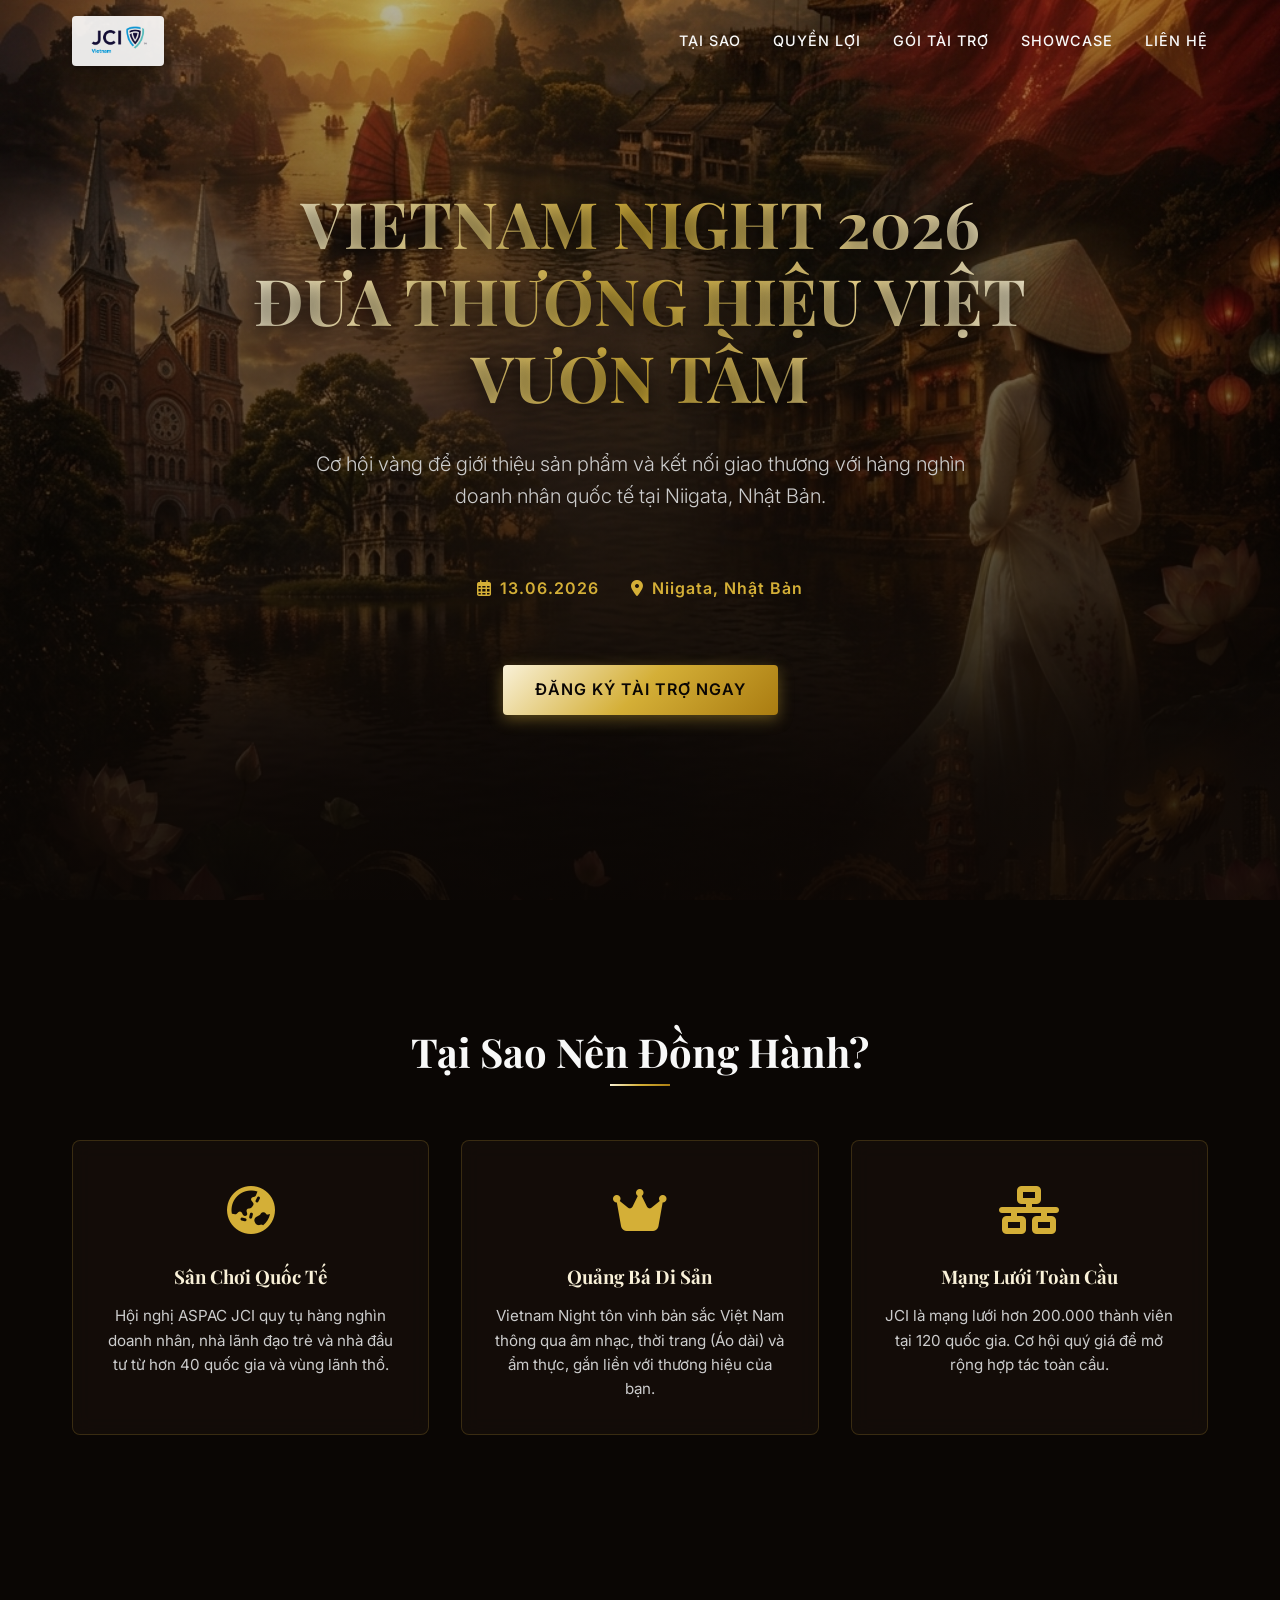
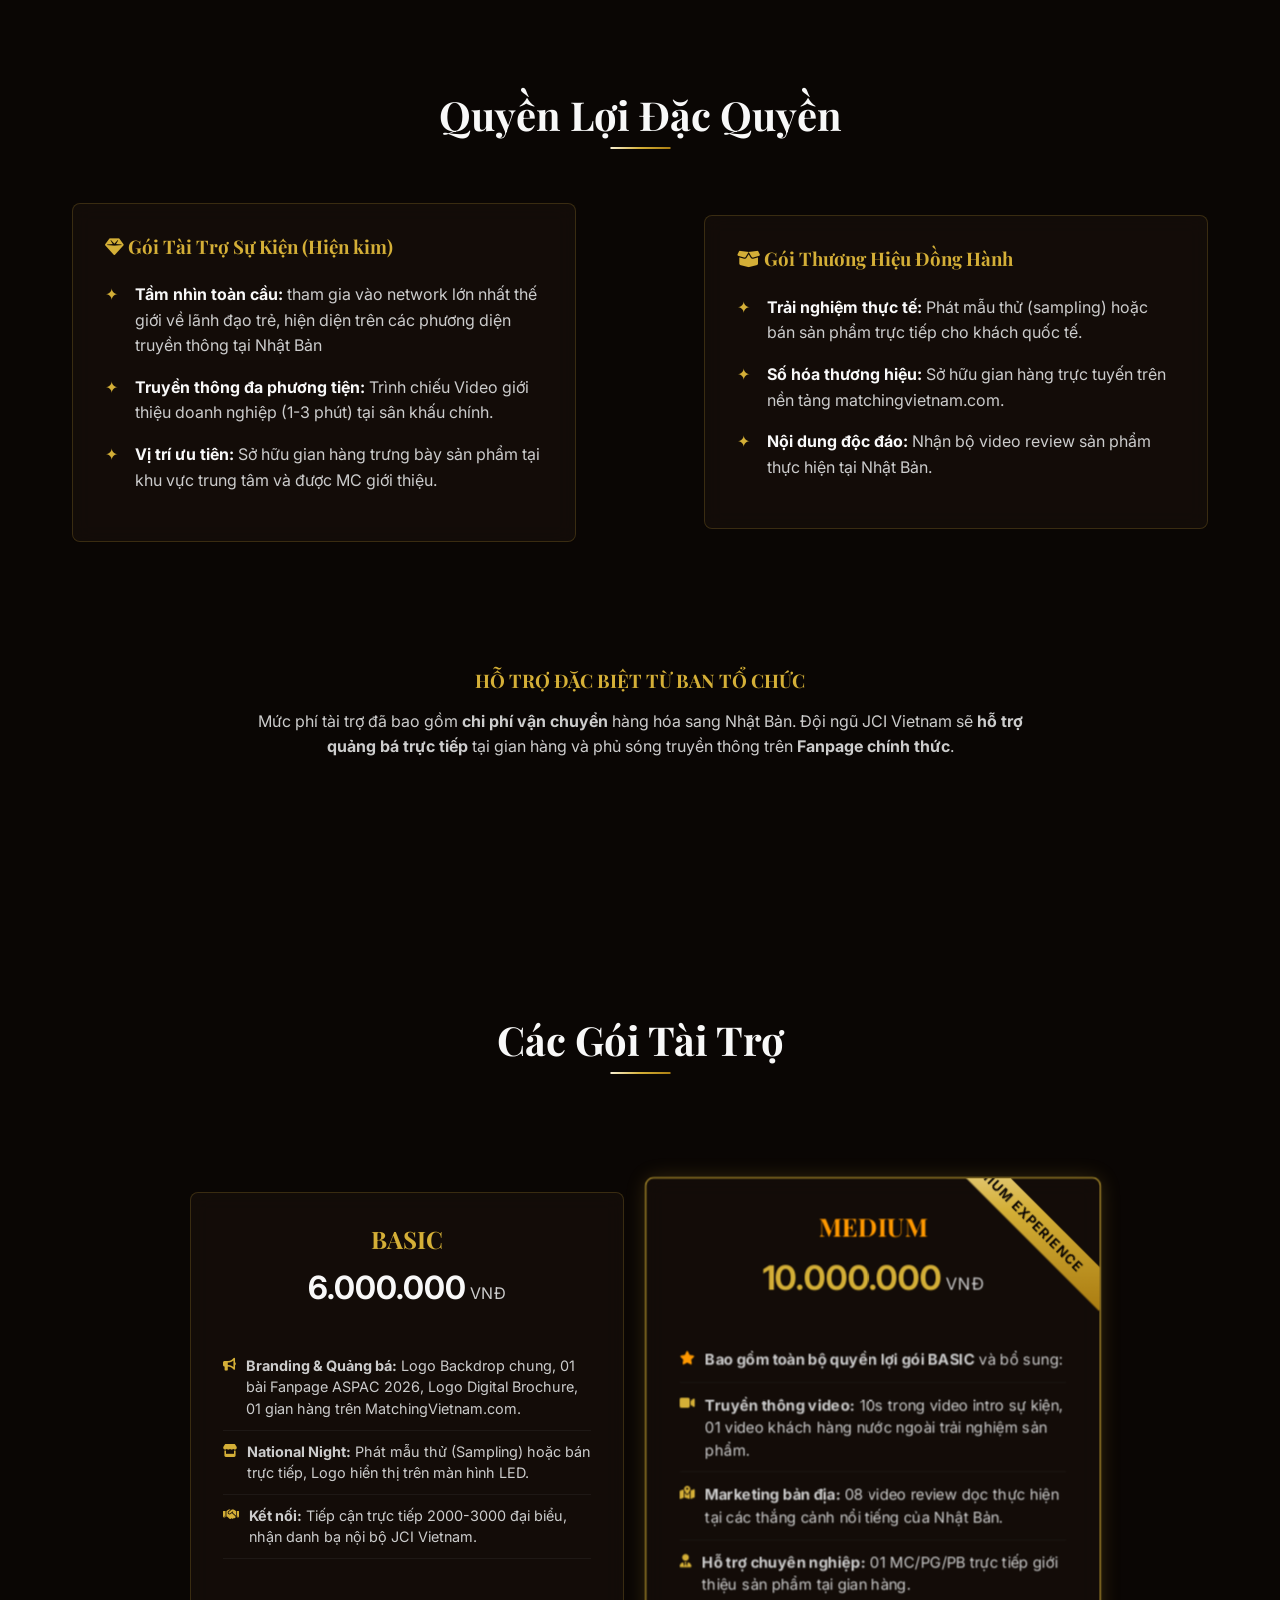
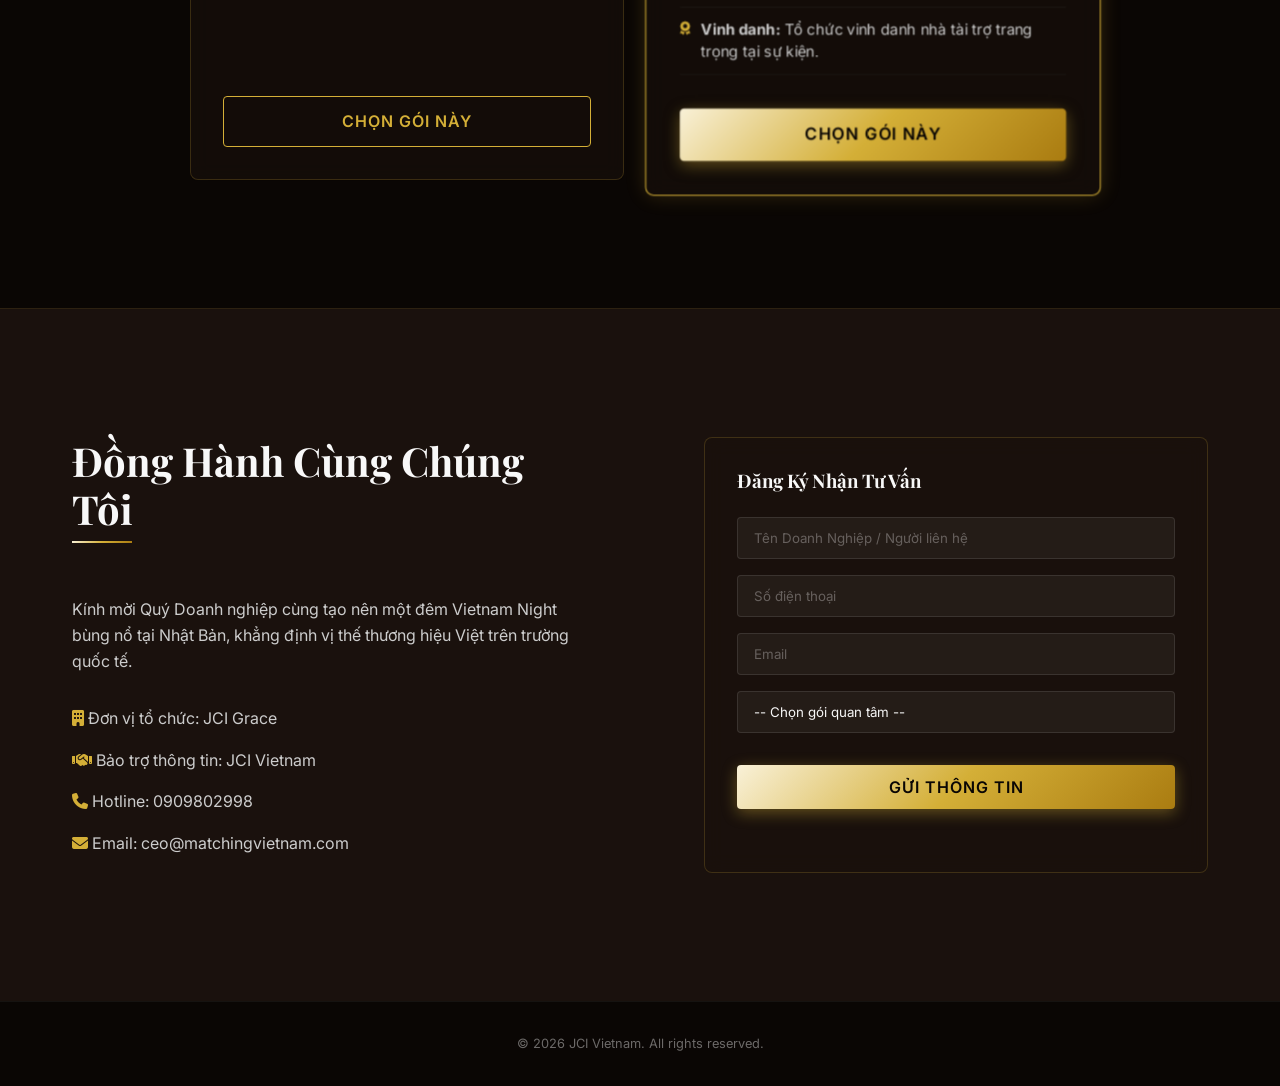
==== index.html @ 82b1272d "add noti" ====
<!DOCTYPE html>
<html lang="vi">
<head>
    <meta charset="UTF-8">
    <meta name="viewport" content="width=device-width, initial-scale=1.0">
    <title>Vietnam Night 2026 - JCI ASPAC Niigata</title>
    <meta name="description" content="Cơ hội vàng để giới thiệu sản phẩm và kết nối giao thương với hàng nghìn doanh nhân quốc tế tại Niigata, Nhật Bản.">
    <link rel="canonical" href="https://aspac2026.jci.vn/">
    <meta property="og:locale" content="vi_VN">
    <meta property="og:type" content="website">
    <meta property="og:title" content="Vietnam Night 2026 - JCI ASPAC Niigata">
    <meta property="og:description" content="Cơ hội vàng để giới thiệu sản phẩm và kết nối giao thương với hàng nghìn doanh nhân quốc tế tại Niigata, Nhật Bản.">
    <meta property="og:url" content="https://aspac2026.jci.vn/">
    <meta property="og:site_name" content="Vietnam Night 2026">
    <meta property="og:image" content="https://aspac2026.jci.vn/assets/hero-bg-notext.png">
    <meta property="og:image:secure_url" content="https://aspac2026.jci.vn/assets/hero-bg-notext.png">
    <meta property="og:image:type" content="image/png">
    <meta name="twitter:card" content="summary_large_image">
    <meta name="twitter:title" content="Vietnam Night 2026 - JCI ASPAC Niigata">
    <meta name="twitter:description" content="Cơ hội vàng để giới thiệu sản phẩm và kết nối giao thương với hàng nghìn doanh nhân quốc tế tại Niigata, Nhật Bản.">
    <meta name="twitter:image" content="https://aspac2026.jci.vn/assets/hero-bg-notext.png">
    
    <!-- Google Fonts -->
    <link rel="preconnect" href="https://fonts.googleapis.com">
    <link rel="preconnect" href="https://fonts.gstatic.com" crossorigin>
    <link href="https://fonts.googleapis.com/css2?family=Playfair+Display:wght@400;600;700&family=Inter:wght@300;400;500;600&display=swap" rel="stylesheet">
    
    <!-- Font Awesome for Icons -->
    <link rel="stylesheet" href="https://cdnjs.cloudflare.com/ajax/libs/font-awesome/6.4.0/css/all.min.css">
    
    <!-- Custom CSS -->
    <link rel="stylesheet" href="css/design-system.css">
    <link rel="stylesheet" href="css/style.css">
</head>
<body>
    <div id="toastNotification" class="toast-notification" aria-live="polite" aria-atomic="true"></div>
	
    <!-- Header -->
    <header class="header" id="header">
        <div class="container nav-container">
            <div class="logo">
                <img src="assets/logo.png" alt="JCI Vietnam Logo" class="header-logo">
            </div>
            <nav class="nav-links" id="nav-links">
                <a href="#why-us">Tại sao</a>
                <a href="#privileges">Quyền lợi</a>
                <a href="#packages">Gói tài trợ</a>
                <a href="showcase.html">Showcase</a>
                <a href="#contact">Liên hệ</a>
            </nav>
            <button class="mobile-menu-btn" id="mobileMenuBtn">
                <i class="fas fa-bars"></i>
            </button>
        </div>
    </header>

    <!-- Hero Section -->
    <section class="hero" id="home">
        <div class="container hero-content animate-fade-in">
            <h1 class="hero-title text-gradient-gold">VIETNAM NIGHT 2026<br>ĐƯA THƯƠNG HIỆU VIỆT VƯƠN TẦM</h1>
            <p class="hero-subtitle">Cơ hội vàng để giới thiệu sản phẩm và kết nối giao thương với hàng nghìn doanh nhân quốc tế tại Niigata, Nhật Bản.</p>
            
            <div class="hero-meta text-gold">
                <span><i class="far fa-calendar-alt"></i> 13.06.2026</span>
                <span><i class="fas fa-map-marker-alt"></i> Niigata, Nhật Bản</span>
            </div>
            
            <a href="#contact" class="btn btn-primary">ĐĂNG KÝ TÀI TRỢ NGAY</a>
        </div>
    </section>

    <!-- Why Us Section -->
    <section class="section why-us" id="why-us">
        <div class="container">
            <h2 class="section-title">Tại Sao Nên Đồng Hành?</h2>
            <div class="grid-3">
                <div class="glass-card">
                    <div class="why-icon"><i class="fas fa-globe-asia"></i></div>
                    <h3>Sân Chơi Quốc Tế</h3>
                    <p>Hội nghị ASPAC JCI quy tụ hàng nghìn doanh nhân, nhà lãnh đạo trẻ và nhà đầu tư từ hơn 40 quốc gia và vùng lãnh thổ.</p>
                </div>
                <div class="glass-card">
                    <div class="why-icon"><i class="fas fa-crown"></i></div>
                    <h3>Quảng Bá Di Sản</h3>
                    <p>Vietnam Night tôn vinh bản sắc Việt Nam thông qua âm nhạc, thời trang (Áo dài) và ẩm thực, gắn liền với thương hiệu của bạn.</p>
                </div>
                <div class="glass-card">
                    <div class="why-icon"><i class="fas fa-network-wired"></i></div>
                    <h3>Mạng Lưới Toàn Cầu</h3>
                    <p>JCI là mạng lưới hơn 200.000 thành viên tại 120 quốc gia. Cơ hội quý giá để mở rộng hợp tác toàn cầu.</p>
                </div>
            </div>
        </div>
    </section>

    <!-- Privileges Section -->
    <section class="section privileges" id="privileges">
        <div class="container">
            <h2 class="section-title">Quyền Lợi Đặc Quyền</h2>
            <div class="privileges-grid">
                <div class="glass-card">
                    <h3 class="text-gold" style="margin-bottom: 1.5rem;"><i class="fas fa-gem"></i> Gói Tài Trợ Sự Kiện (Hiện kim)</h3>
                    <ul class="privilege-list">
                        <li><strong>Tầm nhìn toàn cầu:</strong> tham gia vào network lớn nhất thế giới về lãnh đạo trẻ, hiện diện trên các phương diện truyền thông tại Nhật Bản</li>
                        <li><strong>Truyền thông đa phương tiện:</strong> Trình chiếu Video giới thiệu doanh nghiệp (1-3 phút) tại sân khấu chính.</li>
                        <li><strong>Vị trí ưu tiên:</strong> Sở hữu gian hàng trưng bày sản phẩm tại khu vực trung tâm và được MC giới thiệu.</li>
                    </ul>
                </div>
                <div class="glass-card">
                    <h3 class="text-gold" style="margin-bottom: 1.5rem;"><i class="fas fa-box-open"></i> Gói Thương Hiệu Đồng Hành</h3>
                    <ul class="privilege-list">
                        <li><strong>Trải nghiệm thực tế:</strong> Phát mẫu thử (sampling) hoặc bán sản phẩm trực tiếp cho khách quốc tế.</li>
                        <li><strong>Số hóa thương hiệu:</strong> Sở hữu gian hàng trực tuyến trên nền tảng matchingvietnam.com.</li>
                        <li><strong>Nội dung độc đáo:</strong> Nhận bộ video review sản phẩm thực hiện tại Nhật Bản.</li>
                    </ul>
                </div>
            </div>
        </div>
    </section>

    <!-- Support Section (Small text area) -->
    <section class="section" style="padding-top: 0;">
        <div class="container text-center">
            <h3 class="text-gold" style="margin-bottom: 1rem;">HỖ TRỢ ĐẶC BIỆT TỪ BAN TỔ CHỨC</h3>
            <p style="color: var(--color-text-secondary); max-width: 800px; margin: 0 auto;">
                Mức phí tài trợ đã bao gồm <strong>chi phí vận chuyển</strong> hàng hóa sang Nhật Bản. Đội ngũ JCI Vietnam sẽ <strong>hỗ trợ quảng bá trực tiếp</strong> tại gian hàng và phủ sóng truyền thông trên <strong>Fanpage chính thức</strong>.
            </p>
        </div>
    </section>

    <!-- Sponsorship Packages Section -->
    <section class="section" id="packages">
        <div class="container">
            <h2 class="section-title">Các Gói Tài Trợ</h2>
            <div class="packages-container" style="max-width: 900px; margin-inline: auto;">
                
                <!-- Gói BASIC -->
                <div class="glass-card package-card">
                    <h3 class="package-name">BASIC</h3>
                    <div class="package-price">6.000.000<span> VNĐ</span></div>
                    <ul class="package-features">
                        <li><i class="fas fa-bullhorn"></i> <span><strong>Branding & Quảng bá:</strong> Logo Backdrop chung, 01 bài Fanpage ASPAC 2026, Logo Digital Brochure, 01 gian hàng trên MatchingVietnam.com.</span></li>
                        <li><i class="fas fa-store"></i> <span><strong>National Night:</strong> Phát mẫu thử (Sampling) hoặc bán trực tiếp, Logo hiển thị trên màn hình LED.</span></li>
                        <li><i class="fas fa-handshake"></i> <span><strong>Kết nối:</strong> Tiếp cận trực tiếp 2000-3000 đại biểu, nhận danh bạ nội bộ JCI Vietnam.</span></li>
                    </ul>
                    <a href="#contact" class="btn btn-outline">Chọn Gói Này</a>
                </div>

                <!-- Gói MEDIUM -->
                <div class="glass-card package-card featured">
                    <div class="featured-badge" style="right: -45px;">PREMIUM EXPERIENCE</div>
                    <h3 class="package-name" style="color: #ff9900;">MEDIUM</h3>
                    <div class="package-price" style="color: var(--color-gold-main);">10.000.000<span> VNĐ</span></div>
                    <ul class="package-features">
                        <li><i class="fas fa-star" style="color: #ff9900;"></i> <span><strong>Bao gồm toàn bộ quyền lợi gói BASIC</strong> và bổ sung:</span></li>
                        <li><i class="fas fa-video"></i> <span><strong>Truyền thông video:</strong> 10s trong video intro sự kiện, 01 video khách hàng nước ngoài trải nghiệm sản phẩm.</span></li>
                        <li><i class="fas fa-map-marked-alt"></i> <span><strong>Marketing bản địa:</strong> 08 video review dọc thực hiện tại các thắng cảnh nổi tiếng của Nhật Bản.</span></li>
                        <li><i class="fas fa-user-tie"></i> <span><strong>Hỗ trợ chuyên nghiệp:</strong> 01 MC/PG/PB trực tiếp giới thiệu sản phẩm tại gian hàng.</span></li>
                        <li><i class="fas fa-award"></i> <span><strong>Vinh danh:</strong> Tổ chức vinh danh nhà tài trợ trang trọng tại sự kiện.</span></li>
                    </ul>
                    <a href="#contact" class="btn btn-primary">Chọn Gói Này</a>
                </div>

            </div>
        </div>
    </section>

    <!-- Contact Section -->
    <section class="section contact-section" id="contact">
        <div class="container contact-grid">
            <div class="contact-info">
                <h2 class="section-title" style="text-align: left; left: 0; transform: none;">Đồng Hành Cùng Chúng Tôi</h2>
                <style> .contact-info .section-title::after { left: 0; transform: none; } </style>
                <p>Kính mời Quý Doanh nghiệp cùng tạo nên một đêm Vietnam Night bùng nổ tại Nhật Bản, khẳng định vị thế thương hiệu Việt trên trường quốc tế.</p>
                <div style="margin-top: 2rem;">
                    <p><i class="fas fa-building text-gold"></i> Đơn vị tổ chức: JCI Grace</p>
                    <p><i class="fas fa-handshake text-gold"></i> Bảo trợ thông tin: JCI Vietnam</p>
                    <p><i class="fas fa-phone text-gold"></i> Hotline: 0909802998</p>
                    <p><i class="fas fa-envelope text-gold"></i> Email: ceo@matchingvietnam.com</p>
                </div>
            </div>
            
            <div class="glass-card">
                <h3 style="margin-bottom: 1.5rem;">Đăng Ký Nhận Tư Vấn</h3>
                <form id="leadForm">
                    <div class="form-group">
                        <input type="text" id="name" class="form-control" placeholder="Tên Doanh Nghiệp / Người liên hệ" required>
                    </div>
                    <div class="form-group">
                        <input type="tel" id="phone" class="form-control" placeholder="Số điện thoại" required>
                    </div>
                    <div class="form-group">
                        <input type="email" id="email" class="form-control" placeholder="Email">
                    </div>
                    <div class="form-group">
                        <select id="package" class="form-control" style="appearance: none; background-image: url('data:image/svg+xml;utf8,<svg fill=\"white\" height=\"24\" viewBox=\"0 0 24 24\" width=\"24\" xmlns=\"http://www.w3.org/2000/svg\"><path d=\"M7 10l5 5 5-5z\"/></svg>'); background-repeat: no-repeat; background-position-x: 95%; background-position-y: 50%;">
                            <option value="none" style="color: black;">-- Chọn gói quan tâm --</option>
                            <option value="medium" style="color: black;">Gói Medium (10.000.000 VNĐ)</option>
                            <option value="basic" style="color: black;">Gói Basic (6.000.000 VNĐ)</option>
                        </select>
                    </div>
                    <button type="submit" class="btn btn-primary" style="width: 100%; margin-top: 1rem;" id="submitBtn">GỬI THÔNG TIN</button>
                    
                    <div id="formMessage" class="form-message"></div>
                </form>
            </div>
        </div>
    </section>

    <!-- Footer -->
    <footer class="footer" style="background: var(--color-bg-primary);">
        <div class="container">
            <p>&copy; 2026 JCI Vietnam. All rights reserved.</p>
        </div>
    </footer>

    <!-- Scripts -->
    <script src="js/main.js"></script>
</body>
</html>
---- css/design-system.css ----
/* ==========================================================================
   Design System - Vietnam Night 2026 UI Kit
   ========================================================================== */

/* --- Variables (Design Tokens) --- */
:root {
  /* Colors */
  --color-bg-primary: #0a0604; /* Deep dark brown/black */
  --color-bg-secondary: #1a110d; /* Slightly lighter for cards */
  --color-bg-glass: rgba(26, 17, 13, 0.6); /* Glassmorphism background */
  
  --color-text-primary: #f8f8f8;
  --color-text-secondary: #cccccc;
  
  --color-gold-light: #f9f1d8;
  --color-gold-main: #d4af37;
  --color-gold-dark: #aa7c11;
  --color-gold-glow: rgba(212, 175, 55, 0.4);
  
  --color-red-accent: #c8102e; /* Vietnam Red */
  
  /* Gradients */
  --gradient-gold: linear-gradient(135deg, var(--color-gold-light) 0%, var(--color-gold-main) 50%, var(--color-gold-dark) 100%);
  --gradient-gold-text: linear-gradient(to right, #f9f1d8, #d4af37, #f9f1d8);
  --gradient-dark-overlay: linear-gradient(to bottom, rgba(10, 6, 4, 0.3) 0%, rgba(10, 6, 4, 0.9) 100%);
  
  /* Typography */
  --font-heading: 'Playfair Display', serif;
  --font-body: 'Inter', sans-serif;
  
  /* Spacing */
  --spacing-xs: 0.5rem;
  --spacing-sm: 1rem;
  --spacing-md: 2rem;
  --spacing-lg: 4rem;
  --spacing-xl: 8rem;
  
  /* Border Radius */
  --radius-sm: 4px;
  --radius-md: 8px;
  --radius-lg: 16px;
  
  /* Transitions */
  --transition-fast: 0.2s ease;
  --transition-normal: 0.3s ease;
}

/* --- Base Reset & Typography --- */
* {
  margin: 0;
  padding: 0;
  box-sizing: border-box;
}

body {
  font-family: var(--font-body);
  background-color: var(--color-bg-primary);
  color: var(--color-text-primary);
  line-height: 1.6;
  -webkit-font-smoothing: antialiased;
}

h1, h2, h3, h4, h5, h6 {
  font-family: var(--font-heading);
  font-weight: 700;
  line-height: 1.2;
  margin-bottom: var(--spacing-sm);
}

a {
  text-decoration: none;
  color: inherit;
}

/* --- UI Kit Components --- */

/* Text Utilities */
.text-gold {
  color: var(--color-gold-main);
}

.text-gradient-gold {
  background: var(--gradient-gold-text);
  -webkit-background-clip: text;
  -webkit-text-fill-color: transparent;
  background-clip: text;
  display: inline-block;
}

.text-center {
  text-align: center;
}

.section-title {
  font-size: 2.5rem;
  text-align: center;
  margin-bottom: var(--spacing-lg);
  position: relative;
  display: inline-block;
  left: 50%;
  transform: translateX(-50%);
}

.section-title::after {
  content: '';
  position: absolute;
  bottom: -10px;
  left: 50%;
  transform: translateX(-50%);
  width: 60px;
  height: 2px;
  background: var(--gradient-gold);
}

/* Buttons */
.btn {
  display: inline-block;
  padding: 12px 32px;
  font-family: var(--font-body);
  font-weight: 600;
  font-size: 1rem;
  text-transform: uppercase;
  letter-spacing: 1px;
  border-radius: var(--radius-sm);
  cursor: pointer;
  transition: all var(--transition-normal);
  text-align: center;
  border: none;
  outline: none;
}

.btn-primary {
  background: var(--gradient-gold);
  color: var(--color-bg-primary);
  box-shadow: 0 4px 15px var(--color-gold-glow);
}

.btn-primary:hover {
  transform: translateY(-2px);
  box-shadow: 0 6px 20px rgba(212, 175, 55, 0.6);
  filter: brightness(1.1);
}

.btn-outline {
  background: transparent;
  color: var(--color-gold-main);
  border: 1px solid var(--color-gold-main);
}

.btn-outline:hover {
  background: rgba(212, 175, 55, 0.1);
  box-shadow: 0 0 15px var(--color-gold-glow);
}

/* Cards (Glassmorphism) */
.glass-card {
  background: var(--color-bg-glass);
  backdrop-filter: blur(10px);
  -webkit-backdrop-filter: blur(10px);
  border: 1px solid rgba(212, 175, 55, 0.2);
  border-radius: var(--radius-md);
  padding: var(--spacing-md);
  transition: transform var(--transition-normal), border-color var(--transition-normal), box-shadow var(--transition-normal);
}

.glass-card:hover {
  transform: translateY(-5px);
  border-color: rgba(212, 175, 55, 0.5);
  box-shadow: 0 10px 30px rgba(0, 0, 0, 0.5);
}

/* Layout Utilities */
.container {
  width: 100%;
  max-width: 1200px;
  margin: 0 auto;
  padding: 0 var(--spacing-md);
}

.section {
  padding: var(--spacing-xl) 0;
}

.grid-3 {
  display: grid;
  grid-template-columns: repeat(auto-fit, minmax(300px, 1fr));
  gap: var(--spacing-md);
}

/* Inputs / Forms */
.form-group {
  margin-bottom: var(--spacing-sm);
}

.form-control {
  width: 100%;
  padding: 12px 16px;
  background: rgba(255, 255, 255, 0.05);
  border: 1px solid rgba(255, 255, 255, 0.1);
  color: var(--color-text-primary);
  border-radius: var(--radius-sm);
  font-family: var(--font-body);
  transition: border-color var(--transition-fast);
}

.form-control:focus {
  outline: none;
  border-color: var(--color-gold-main);
  background: rgba(255, 255, 255, 0.1);
}

.form-control::placeholder {
  color: rgba(255, 255, 255, 0.3);
}

/* Animations */
@keyframes fadeIn {
  from { opacity: 0; transform: translateY(20px); }
  to { opacity: 1; transform: translateY(0); }
}

.animate-fade-in {
  animation: fadeIn 0.8s ease forwards;
}
---- css/style.css ----
/* ==========================================================================
   Page Specific Styles - Vietnam Night 2026
   ========================================================================== */

/* --- Header / Navbar --- */
.header {
  position: fixed;
  top: 0;
  left: 0;
  width: 100%;
  padding: var(--spacing-sm) 0;
  z-index: 100;
  background: transparent;
  transition: background var(--transition-normal);
}

.header.scrolled {
  background: rgba(10, 6, 4, 0.9);
  backdrop-filter: blur(10px);
  -webkit-backdrop-filter: blur(10px);
  border-bottom: 1px solid rgba(212, 175, 55, 0.2);
}

.nav-container {
  display: flex;
  justify-content: space-between;
  align-items: center;
}
.logo {
  display: flex;
  align-items: center;
  background: rgba(255, 255, 255, 0.9);
  padding: 6px 12px;
  border-radius: var(--radius-sm);
  box-shadow: 0 2px 10px rgba(0, 0, 0, 0.3);
  transition: all var(--transition-normal);
}

.header.scrolled .logo {
  background: #ffffff;
  box-shadow: 0 0 15px rgba(212, 175, 55, 0.4);
}

.header-logo {
  height: 38px;
  width: auto;
  object-fit: contain;
}

.nav-links {
  display: flex;
  gap: var(--spacing-md);
}

.nav-links a {
  font-family: var(--font-body);
  font-size: 0.9rem;
  font-weight: 500;
  text-transform: uppercase;
  letter-spacing: 1px;
  position: relative;
  transition: color var(--transition-fast);
}

.nav-links a:hover {
  color: var(--color-gold-main);
}

.nav-links a::after {
  content: '';
  position: absolute;
  width: 0;
  height: 2px;
  bottom: -4px;
  left: 0;
  background-color: var(--color-gold-main);
  transition: width var(--transition-normal);
}

.nav-links a:hover::after {
  width: 100%;
}

/* --- Hero Section --- */
.hero {
  height: 100vh;
  min-height: 700px;
  display: flex;
  align-items: center;
  justify-content: center;
  text-align: center;
  position: relative;
  background-image: url('../assets/hero-bg-notext.png');
  background-size: cover;
  background-position: center;
  background-attachment: fixed;
}

.hero::before {
  content: '';
  position: absolute;
  top: 0;
  left: 0;
  width: 100%;
  height: 100%;
  background: var(--gradient-dark-overlay);
  z-index: 1;
}

.hero-content {
  position: relative;
  z-index: 2;
  max-width: 900px;
}

.hero-title {
  font-size: 4rem;
  margin-bottom: var(--spacing-md);
  text-shadow: 0 4px 20px rgba(0,0,0,0.8);
}

.hero-subtitle {
  font-size: 1.25rem;
  font-weight: 300;
  color: var(--color-text-secondary);
  margin-bottom: var(--spacing-lg);
  max-width: 700px;
  margin-inline: auto;
}

.hero-meta {
  display: flex;
  justify-content: center;
  gap: var(--spacing-md);
  margin-bottom: var(--spacing-lg);
  font-weight: 600;
  letter-spacing: 1px;
}

.hero-meta span {
  display: flex;
  align-items: center;
  gap: 8px;
}

/* --- Why Us Section --- */
.why-us .glass-card {
  text-align: center;
  height: 100%;
}

.why-icon {
  font-size: 3rem;
  color: var(--color-gold-main);
  margin-bottom: var(--spacing-sm);
}

.why-us h3 {
  color: var(--color-gold-light);
}

.why-us p {
  color: var(--color-text-secondary);
  font-size: 0.95rem;
}

/* --- Privileges Section --- */
.privileges-grid {
  display: grid;
  grid-template-columns: 1fr 1fr;
  gap: var(--spacing-xl);
  align-items: center;
}

.privilege-list {
  list-style: none;
}

.privilege-list li {
  position: relative;
  padding-left: 30px;
  margin-bottom: var(--spacing-sm);
  color: var(--color-text-secondary);
}

.privilege-list li::before {
  content: '✦';
  position: absolute;
  left: 0;
  top: 0;
  color: var(--color-gold-main);
}

.privilege-list li strong {
  color: var(--color-text-primary);
}

/* --- Sponsorship Packages --- */
.packages-container {
  display: grid;
  grid-template-columns: repeat(auto-fit, minmax(280px, 1fr));
  gap: var(--spacing-md);
  margin-top: var(--spacing-lg);
}

.package-card {
  display: flex;
  flex-direction: column;
  position: relative;
  overflow: hidden;
}

.package-card.featured {
  border-color: var(--color-gold-main);
  box-shadow: 0 0 20px rgba(212, 175, 55, 0.2);
  transform: scale(1.05);
  z-index: 2;
}

.featured-badge {
  position: absolute;
  top: 15px;
  right: -35px;
  background: var(--gradient-gold);
  color: var(--color-bg-primary);
  padding: 5px 40px;
  transform: rotate(45deg);
  font-weight: bold;
  font-size: 0.8rem;
  letter-spacing: 1px;
}

.package-name {
  font-family: var(--font-heading);
  font-size: 1.5rem;
  color: var(--color-gold-main);
  text-align: center;
  margin-bottom: var(--spacing-xs);
}

.package-price {
  font-size: 2rem;
  font-weight: 700;
  text-align: center;
  margin-bottom: var(--spacing-md);
  color: var(--color-text-primary);
}

.package-price span {
  font-size: 1rem;
  font-weight: 400;
  color: var(--color-text-secondary);
}

.package-features {
  list-style: none;
  margin-bottom: var(--spacing-md);
  flex-grow: 1;
}

.package-features li {
  padding: 10px 0;
  border-bottom: 1px solid rgba(255,255,255,0.05);
  font-size: 0.9rem;
  color: var(--color-text-secondary);
  display: flex;
  align-items: flex-start;
  gap: 10px;
  line-height: 1.5;
}

.package-features li i {
  color: var(--color-gold-main);
  font-size: 0.8rem;
  margin-top: 4px;
}

/* --- Contact & Footer --- */
.contact-section {
  background: var(--color-bg-secondary);
  border-top: 1px solid rgba(212, 175, 55, 0.1);
}

.contact-grid {
  display: grid;
  grid-template-columns: 1fr 1fr;
  gap: var(--spacing-xl);
}

.contact-info p {
  color: var(--color-text-secondary);
  margin-bottom: var(--spacing-sm);
}

.footer {
  text-align: center;
  padding: var(--spacing-md) 0;
  border-top: 1px solid rgba(255,255,255,0.05);
  color: rgba(255,255,255,0.4);
  font-size: 0.8rem;
}

/* --- Form Messages --- */
.form-message {
  margin-top: var(--spacing-sm);
  padding: 10px;
  border-radius: var(--radius-sm);
  font-size: 0.9rem;
  display: none;
}

.form-message.success {
  display: block;
  background: rgba(46, 204, 113, 0.1);
  color: #2ecc71;
  border: 1px solid rgba(46, 204, 113, 0.3);
}

.form-message.error {
  display: block;
  background: rgba(231, 76, 60, 0.1);
  color: #e74c3c;
  border: 1px solid rgba(231, 76, 60, 0.3);
}

/* --- Toast Notification --- */
.toast-notification {
  position: fixed;
  top: 88px;
  right: 24px;
  z-index: 1200;
  min-width: 280px;
  max-width: min(420px, calc(100vw - 32px));
  padding: 14px 18px;
  border-radius: var(--radius-md);
  border: 1px solid rgba(212, 175, 55, 0.24);
  background:
    linear-gradient(135deg, rgba(26, 16, 10, 0.96), rgba(49, 30, 15, 0.92));
  color: var(--color-text-primary);
  box-shadow: 0 18px 40px rgba(0, 0, 0, 0.28);
  backdrop-filter: blur(14px);
  -webkit-backdrop-filter: blur(14px);
  opacity: 0;
  transform: translate3d(0, -12px, 0);
  pointer-events: none;
  transition: opacity var(--transition-normal), transform var(--transition-normal);
}

.toast-notification.show {
  opacity: 1;
  transform: translate3d(0, 0, 0);
}

.toast-notification.success {
  border-color: rgba(46, 204, 113, 0.45);
}

.toast-notification.error {
  border-color: rgba(231, 76, 60, 0.45);
}

/* --- Mobile Menu --- */
.mobile-menu-btn {
  display: none;
  background: transparent;
  border: none;
  color: var(--color-gold-main);
  font-size: 1.5rem;
  cursor: pointer;
  padding: 5px;
}

/* --- Responsive --- */
@media (max-width: 768px) {
  .hero-title {
    font-size: 2.5rem;
  }
  .mobile-menu-btn {
    display: block;
  }
  .nav-links {
    position: fixed;
    top: 60px;
    right: -100%;
    width: 250px;
    height: calc(100vh - 60px);
    background: rgba(10, 6, 4, 0.95);
    backdrop-filter: blur(10px);
    -webkit-backdrop-filter: blur(10px);
    flex-direction: column;
    align-items: flex-start;
    padding: var(--spacing-md);
    transition: right var(--transition-normal);
    border-left: 1px solid rgba(212, 175, 55, 0.2);
    display: flex;
  }
  .nav-links.active {
    right: 0;
  }
  .section {
    padding: calc(var(--spacing-md) * 1.5) 0;
  }
  .privileges-grid, .contact-grid {
    grid-template-columns: 1fr;
    gap: var(--spacing-md);
  }
  .package-card.featured {
    transform: none;
  }
  .section-title {
    font-size: 2rem;
  }
  .toast-notification {
    top: 76px;
    right: 16px;
    left: 16px;
    min-width: 0;
    max-width: none;
  }
}
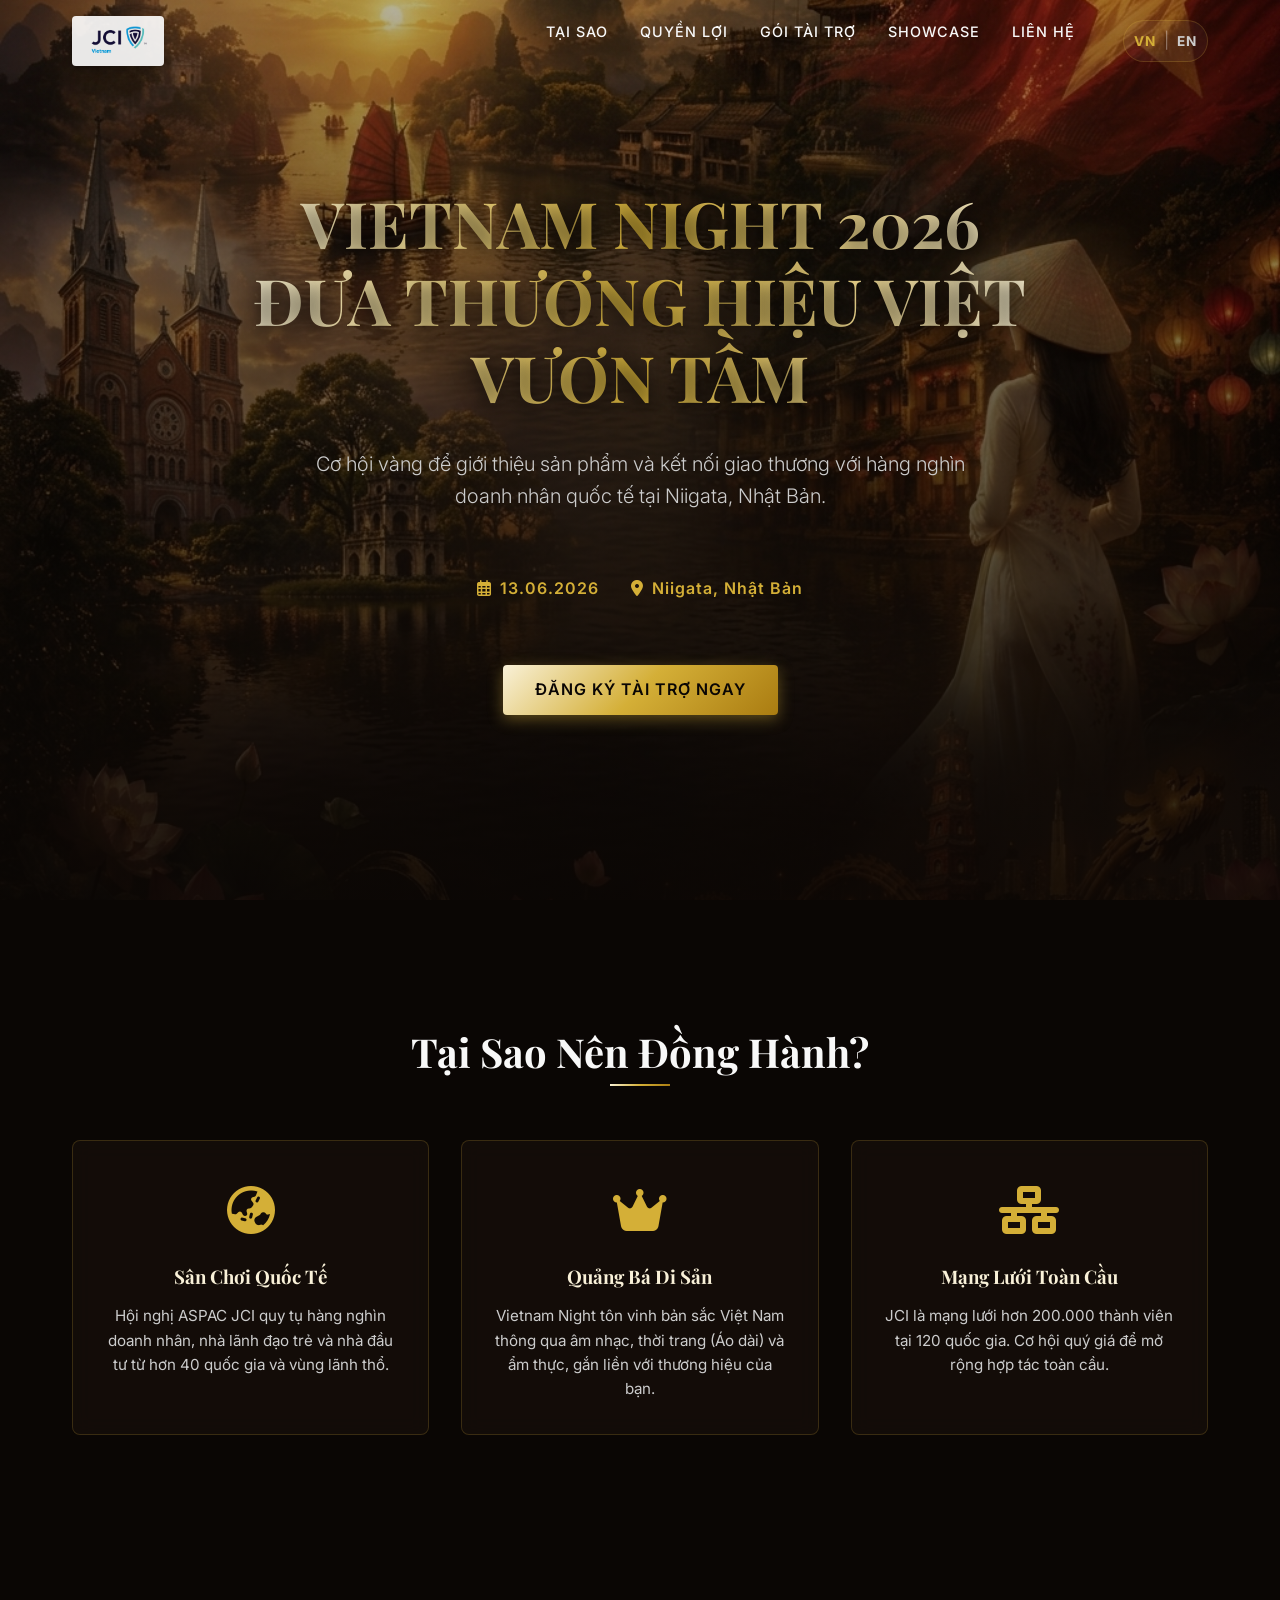
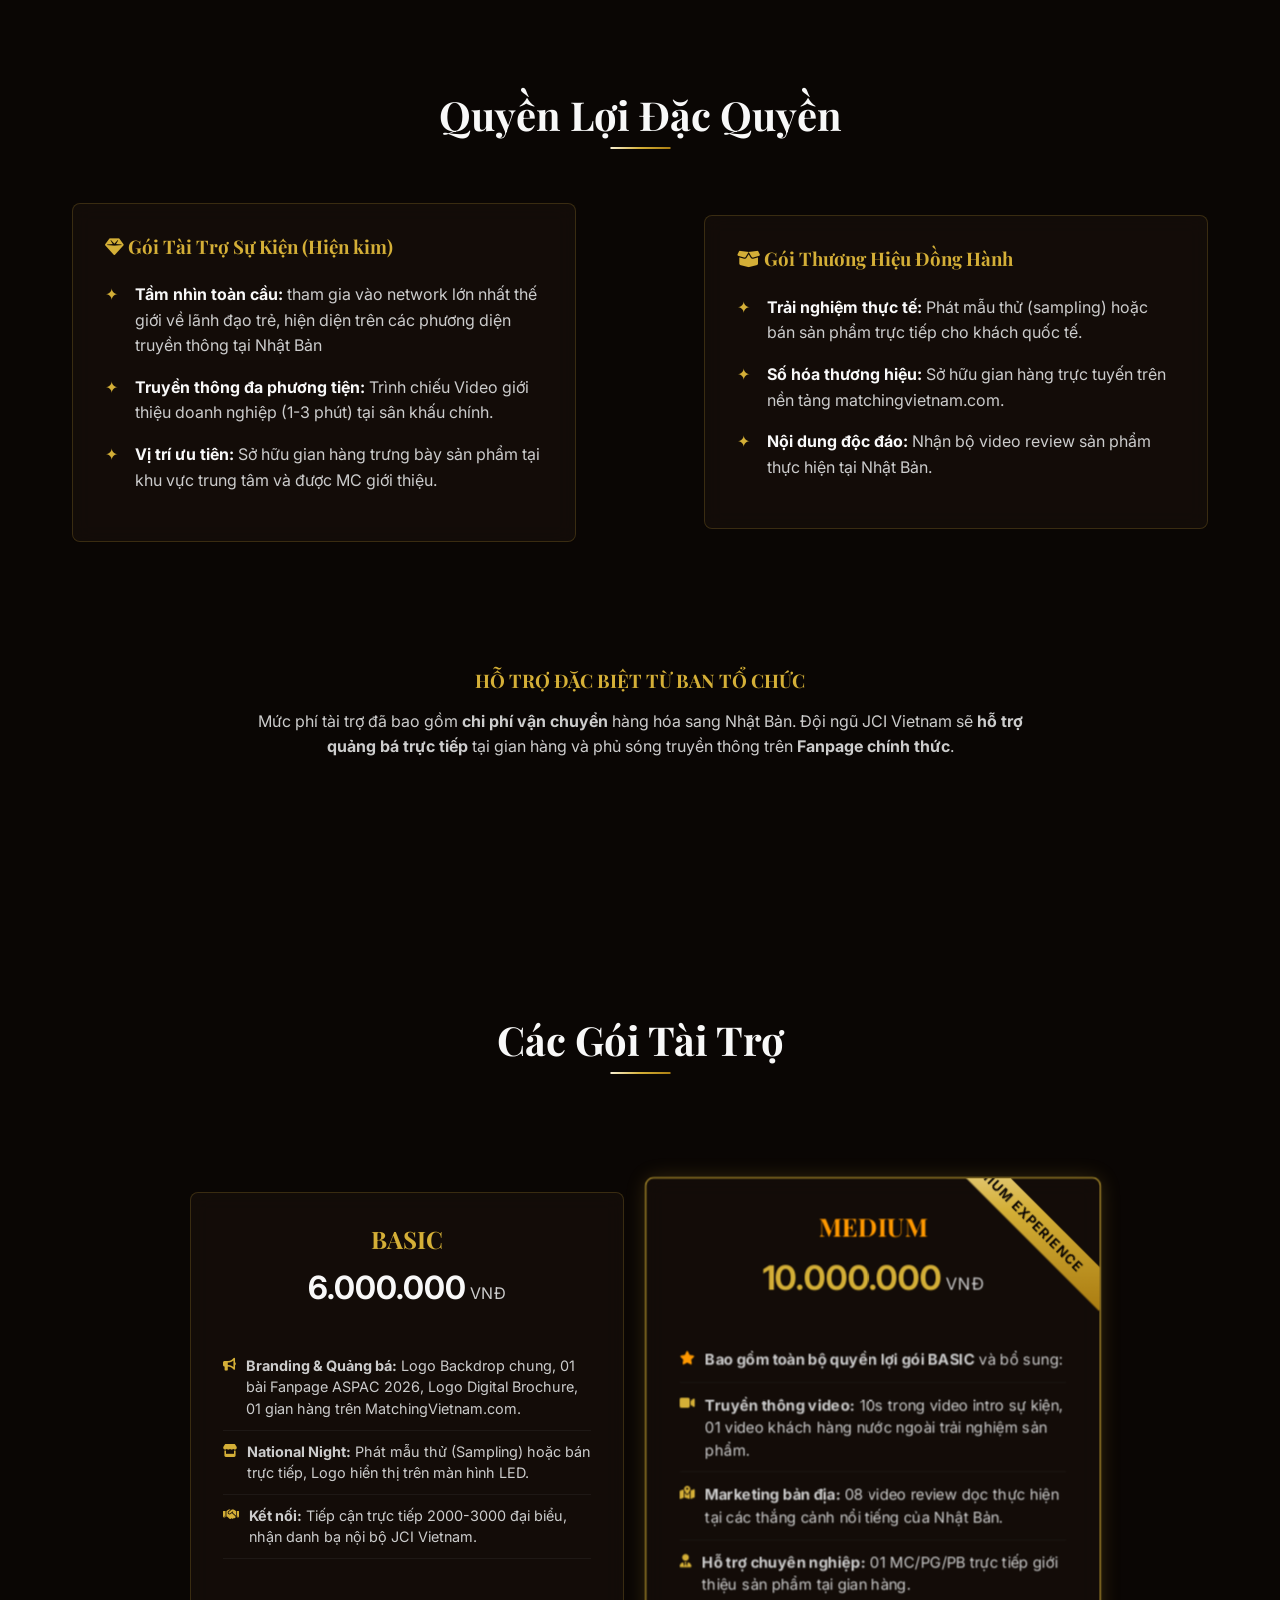
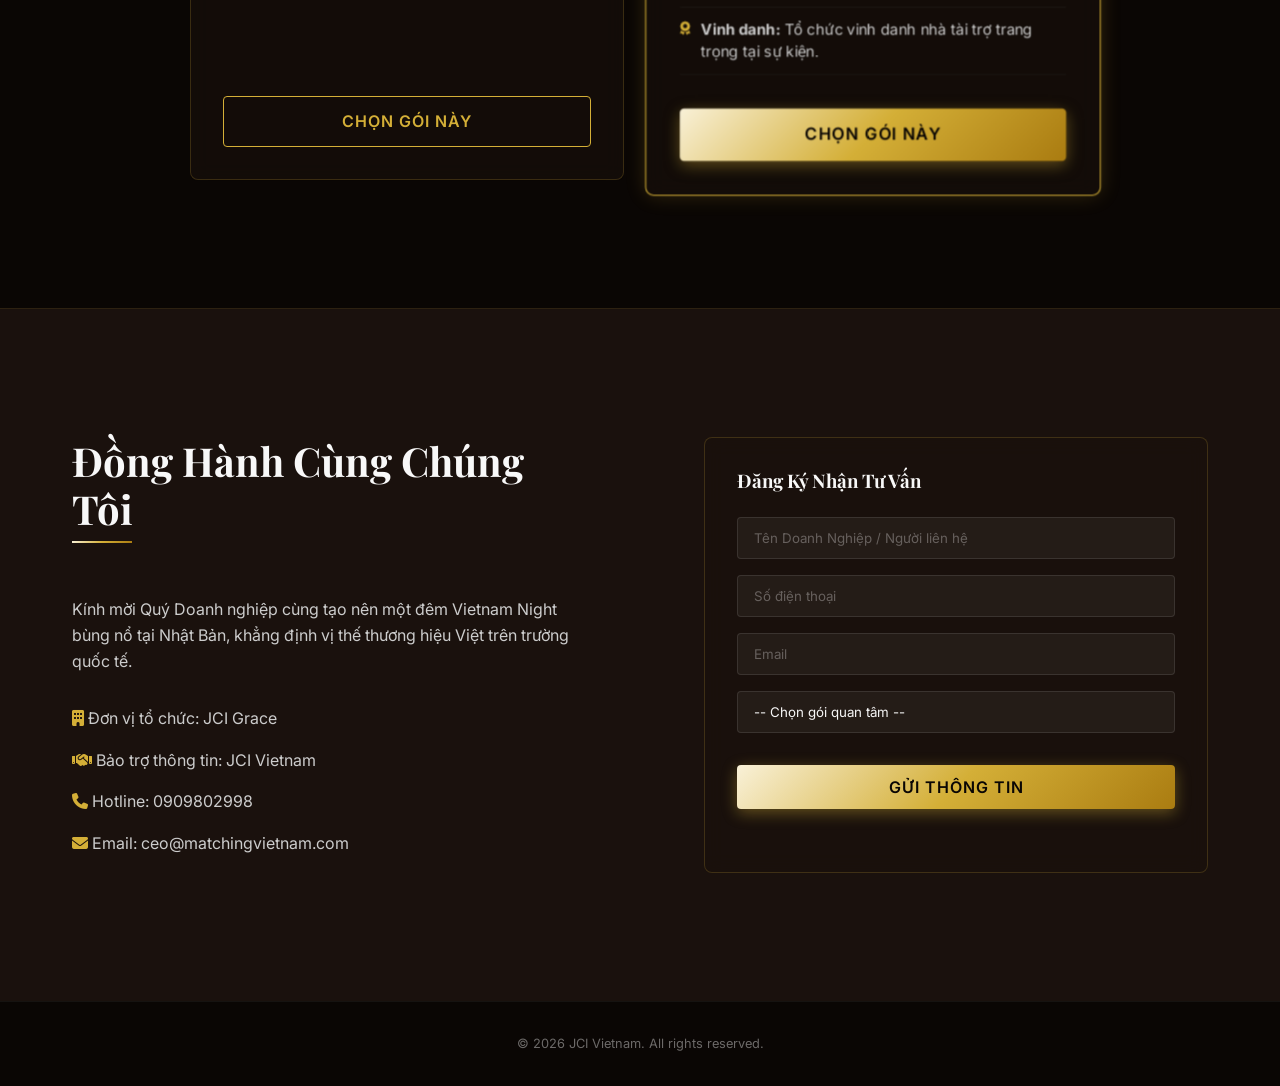
==== commit 133c085d: "Add EN/VN toggle and social thumbnail" ====
--- a/index.html
+++ b/index.html
@@ -4,21 +4,24 @@
     <meta charset="UTF-8">
     <meta name="viewport" content="width=device-width, initial-scale=1.0">
     <title>Vietnam Night 2026 - JCI ASPAC Niigata</title>
-    <meta name="description" content="Cơ hội vàng để giới thiệu sản phẩm và kết nối giao thương với hàng nghìn doanh nhân quốc tế tại Niigata, Nhật Bản.">
+    <meta name="description" id="metaDescription" content="Cơ hội vàng để giới thiệu sản phẩm và kết nối giao thương với hàng nghìn doanh nhân quốc tế tại Niigata, Nhật Bản.">
     <link rel="canonical" href="https://aspac2026.jci.vn/">
     <meta property="og:locale" content="vi_VN">
     <meta property="og:type" content="website">
-    <meta property="og:title" content="Vietnam Night 2026 - JCI ASPAC Niigata">
-    <meta property="og:description" content="Cơ hội vàng để giới thiệu sản phẩm và kết nối giao thương với hàng nghìn doanh nhân quốc tế tại Niigata, Nhật Bản.">
+    <meta property="og:title" id="ogTitle" content="Vietnam Night 2026 - JCI ASPAC Niigata">
+    <meta property="og:description" id="ogDescription" content="Cơ hội vàng để giới thiệu sản phẩm và kết nối giao thương với hàng nghìn doanh nhân quốc tế tại Niigata, Nhật Bản.">
     <meta property="og:url" content="https://aspac2026.jci.vn/">
     <meta property="og:site_name" content="Vietnam Night 2026">
-    <meta property="og:image" content="https://aspac2026.jci.vn/assets/hero-bg-notext.png">
-    <meta property="og:image:secure_url" content="https://aspac2026.jci.vn/assets/hero-bg-notext.png">
-    <meta property="og:image:type" content="image/png">
+    <meta property="og:image" content="https://aspac2026.jci.vn/assets/og-thumbnail.jpg">
+    <meta property="og:image:secure_url" content="https://aspac2026.jci.vn/assets/og-thumbnail.jpg">
+    <meta property="og:image:type" content="image/jpeg">
+    <meta property="og:image:width" content="1200">
+    <meta property="og:image:height" content="630">
+    <meta property="og:image:alt" id="ogImageAlt" content="Vietnam Night 2026 hero background">
     <meta name="twitter:card" content="summary_large_image">
-    <meta name="twitter:title" content="Vietnam Night 2026 - JCI ASPAC Niigata">
-    <meta name="twitter:description" content="Cơ hội vàng để giới thiệu sản phẩm và kết nối giao thương với hàng nghìn doanh nhân quốc tế tại Niigata, Nhật Bản.">
-    <meta name="twitter:image" content="https://aspac2026.jci.vn/assets/hero-bg-notext.png">
+    <meta name="twitter:title" id="twitterTitle" content="Vietnam Night 2026 - JCI ASPAC Niigata">
+    <meta name="twitter:description" id="twitterDescription" content="Cơ hội vàng để giới thiệu sản phẩm và kết nối giao thương với hàng nghìn doanh nhân quốc tế tại Niigata, Nhật Bản.">
+    <meta name="twitter:image" content="https://aspac2026.jci.vn/assets/og-thumbnail.jpg">
     
     <!-- Google Fonts -->
     <link rel="preconnect" href="https://fonts.googleapis.com">
@@ -35,18 +38,23 @@
 <body>
     <div id="toastNotification" class="toast-notification" aria-live="polite" aria-atomic="true"></div>
 	
-    <!-- Header -->
+	    <!-- Header -->
     <header class="header" id="header">
         <div class="container nav-container">
             <div class="logo">
                 <img src="assets/logo.png" alt="JCI Vietnam Logo" class="header-logo">
             </div>
             <nav class="nav-links" id="nav-links">
-                <a href="#why-us">Tại sao</a>
-                <a href="#privileges">Quyền lợi</a>
-                <a href="#packages">Gói tài trợ</a>
-                <a href="showcase.html">Showcase</a>
-                <a href="#contact">Liên hệ</a>
+                <a href="#why-us" id="navWhy">Tại sao</a>
+                <a href="#privileges" id="navPrivileges">Quyền lợi</a>
+                <a href="#packages" id="navPackages">Gói tài trợ</a>
+                <a href="showcase.html" id="navShowcase">Showcase</a>
+                <a href="#contact" id="navContact">Liên hệ</a>
+                <div class="lang-switcher" id="langSwitcher">
+                    <button type="button" class="lang-btn is-active" data-lang="vi">VN</button>
+                    <span class="lang-divider">|</span>
+                    <button type="button" class="lang-btn" data-lang="en">EN</button>
+                </div>
             </nav>
             <button class="mobile-menu-btn" id="mobileMenuBtn">
                 <i class="fas fa-bars"></i>
@@ -57,37 +65,37 @@
     <!-- Hero Section -->
     <section class="hero" id="home">
         <div class="container hero-content animate-fade-in">
-            <h1 class="hero-title text-gradient-gold">VIETNAM NIGHT 2026<br>ĐƯA THƯƠNG HIỆU VIỆT VƯƠN TẦM</h1>
-            <p class="hero-subtitle">Cơ hội vàng để giới thiệu sản phẩm và kết nối giao thương với hàng nghìn doanh nhân quốc tế tại Niigata, Nhật Bản.</p>
+            <h1 class="hero-title text-gradient-gold" id="heroTitle">VIETNAM NIGHT 2026<br>ĐƯA THƯƠNG HIỆU VIỆT VƯƠN TẦM</h1>
+            <p class="hero-subtitle" id="heroSubtitle">Cơ hội vàng để giới thiệu sản phẩm và kết nối giao thương với hàng nghìn doanh nhân quốc tế tại Niigata, Nhật Bản.</p>
             
             <div class="hero-meta text-gold">
                 <span><i class="far fa-calendar-alt"></i> 13.06.2026</span>
-                <span><i class="fas fa-map-marker-alt"></i> Niigata, Nhật Bản</span>
+                <span id="heroLocation"><i class="fas fa-map-marker-alt"></i> Niigata, Nhật Bản</span>
             </div>
             
-            <a href="#contact" class="btn btn-primary">ĐĂNG KÝ TÀI TRỢ NGAY</a>
+            <a href="#contact" class="btn btn-primary" id="heroCta">ĐĂNG KÝ TÀI TRỢ NGAY</a>
         </div>
     </section>
 
     <!-- Why Us Section -->
     <section class="section why-us" id="why-us">
         <div class="container">
-            <h2 class="section-title">Tại Sao Nên Đồng Hành?</h2>
+            <h2 class="section-title" id="whyTitle">Tại Sao Nên Đồng Hành?</h2>
             <div class="grid-3">
                 <div class="glass-card">
                     <div class="why-icon"><i class="fas fa-globe-asia"></i></div>
-                    <h3>Sân Chơi Quốc Tế</h3>
-                    <p>Hội nghị ASPAC JCI quy tụ hàng nghìn doanh nhân, nhà lãnh đạo trẻ và nhà đầu tư từ hơn 40 quốc gia và vùng lãnh thổ.</p>
+                    <h3 id="whyCard1Title">Sân Chơi Quốc Tế</h3>
+                    <p id="whyCard1Body">Hội nghị ASPAC JCI quy tụ hàng nghìn doanh nhân, nhà lãnh đạo trẻ và nhà đầu tư từ hơn 40 quốc gia và vùng lãnh thổ.</p>
                 </div>
                 <div class="glass-card">
                     <div class="why-icon"><i class="fas fa-crown"></i></div>
-                    <h3>Quảng Bá Di Sản</h3>
-                    <p>Vietnam Night tôn vinh bản sắc Việt Nam thông qua âm nhạc, thời trang (Áo dài) và ẩm thực, gắn liền với thương hiệu của bạn.</p>
+                    <h3 id="whyCard2Title">Quảng Bá Di Sản</h3>
+                    <p id="whyCard2Body">Vietnam Night tôn vinh bản sắc Việt Nam thông qua âm nhạc, thời trang (Áo dài) và ẩm thực, gắn liền với thương hiệu của bạn.</p>
                 </div>
                 <div class="glass-card">
                     <div class="why-icon"><i class="fas fa-network-wired"></i></div>
-                    <h3>Mạng Lưới Toàn Cầu</h3>
-                    <p>JCI là mạng lưới hơn 200.000 thành viên tại 120 quốc gia. Cơ hội quý giá để mở rộng hợp tác toàn cầu.</p>
+                    <h3 id="whyCard3Title">Mạng Lưới Toàn Cầu</h3>
+                    <p id="whyCard3Body">JCI là mạng lưới hơn 200.000 thành viên tại 120 quốc gia. Cơ hội quý giá để mở rộng hợp tác toàn cầu.</p>
                 </div>
             </div>
         </div>
@@ -96,22 +104,22 @@
     <!-- Privileges Section -->
     <section class="section privileges" id="privileges">
         <div class="container">
-            <h2 class="section-title">Quyền Lợi Đặc Quyền</h2>
+            <h2 class="section-title" id="privilegesTitle">Quyền Lợi Đặc Quyền</h2>
             <div class="privileges-grid">
                 <div class="glass-card">
-                    <h3 class="text-gold" style="margin-bottom: 1.5rem;"><i class="fas fa-gem"></i> Gói Tài Trợ Sự Kiện (Hiện kim)</h3>
+                    <h3 class="text-gold" style="margin-bottom: 1.5rem;" id="privilegeCard1Title"><i class="fas fa-gem"></i> Gói Tài Trợ Sự Kiện (Hiện kim)</h3>
                     <ul class="privilege-list">
-                        <li><strong>Tầm nhìn toàn cầu:</strong> tham gia vào network lớn nhất thế giới về lãnh đạo trẻ, hiện diện trên các phương diện truyền thông tại Nhật Bản</li>
-                        <li><strong>Truyền thông đa phương tiện:</strong> Trình chiếu Video giới thiệu doanh nghiệp (1-3 phút) tại sân khấu chính.</li>
-                        <li><strong>Vị trí ưu tiên:</strong> Sở hữu gian hàng trưng bày sản phẩm tại khu vực trung tâm và được MC giới thiệu.</li>
-                    </ul>
-                </div>
-                <div class="glass-card">
-                    <h3 class="text-gold" style="margin-bottom: 1.5rem;"><i class="fas fa-box-open"></i> Gói Thương Hiệu Đồng Hành</h3>
+                        <li id="privilegeCard1Item1"><strong>Tầm nhìn toàn cầu:</strong> tham gia vào network lớn nhất thế giới về lãnh đạo trẻ, hiện diện trên các phương diện truyền thông tại Nhật Bản</li>
+                        <li id="privilegeCard1Item2"><strong>Truyền thông đa phương tiện:</strong> Trình chiếu Video giới thiệu doanh nghiệp (1-3 phút) tại sân khấu chính.</li>
+                        <li id="privilegeCard1Item3"><strong>Vị trí ưu tiên:</strong> Sở hữu gian hàng trưng bày sản phẩm tại khu vực trung tâm và được MC giới thiệu.</li>
+                    </ul>
+                </div>
+                <div class="glass-card">
+                    <h3 class="text-gold" style="margin-bottom: 1.5rem;" id="privilegeCard2Title"><i class="fas fa-box-open"></i> Gói Thương Hiệu Đồng Hành</h3>
                     <ul class="privilege-list">
-                        <li><strong>Trải nghiệm thực tế:</strong> Phát mẫu thử (sampling) hoặc bán sản phẩm trực tiếp cho khách quốc tế.</li>
-                        <li><strong>Số hóa thương hiệu:</strong> Sở hữu gian hàng trực tuyến trên nền tảng matchingvietnam.com.</li>
-                        <li><strong>Nội dung độc đáo:</strong> Nhận bộ video review sản phẩm thực hiện tại Nhật Bản.</li>
+                        <li id="privilegeCard2Item1"><strong>Trải nghiệm thực tế:</strong> Phát mẫu thử (sampling) hoặc bán sản phẩm trực tiếp cho khách quốc tế.</li>
+                        <li id="privilegeCard2Item2"><strong>Số hóa thương hiệu:</strong> Sở hữu gian hàng trực tuyến trên nền tảng matchingvietnam.com.</li>
+                        <li id="privilegeCard2Item3"><strong>Nội dung độc đáo:</strong> Nhận bộ video review sản phẩm thực hiện tại Nhật Bản.</li>
                     </ul>
                 </div>
             </div>
@@ -121,8 +129,8 @@
     <!-- Support Section (Small text area) -->
     <section class="section" style="padding-top: 0;">
         <div class="container text-center">
-            <h3 class="text-gold" style="margin-bottom: 1rem;">HỖ TRỢ ĐẶC BIỆT TỪ BAN TỔ CHỨC</h3>
-            <p style="color: var(--color-text-secondary); max-width: 800px; margin: 0 auto;">
+            <h3 class="text-gold" style="margin-bottom: 1rem;" id="supportTitle">HỖ TRỢ ĐẶC BIỆT TỪ BAN TỔ CHỨC</h3>
+            <p style="color: var(--color-text-secondary); max-width: 800px; margin: 0 auto;" id="supportBody">
                 Mức phí tài trợ đã bao gồm <strong>chi phí vận chuyển</strong> hàng hóa sang Nhật Bản. Đội ngũ JCI Vietnam sẽ <strong>hỗ trợ quảng bá trực tiếp</strong> tại gian hàng và phủ sóng truyền thông trên <strong>Fanpage chính thức</strong>.
             </p>
         </div>
@@ -131,7 +139,7 @@
     <!-- Sponsorship Packages Section -->
     <section class="section" id="packages">
         <div class="container">
-            <h2 class="section-title">Các Gói Tài Trợ</h2>
+            <h2 class="section-title" id="packagesTitle">Các Gói Tài Trợ</h2>
             <div class="packages-container" style="max-width: 900px; margin-inline: auto;">
                 
                 <!-- Gói BASIC -->
@@ -139,26 +147,26 @@
                     <h3 class="package-name">BASIC</h3>
                     <div class="package-price">6.000.000<span> VNĐ</span></div>
                     <ul class="package-features">
-                        <li><i class="fas fa-bullhorn"></i> <span><strong>Branding & Quảng bá:</strong> Logo Backdrop chung, 01 bài Fanpage ASPAC 2026, Logo Digital Brochure, 01 gian hàng trên MatchingVietnam.com.</span></li>
-                        <li><i class="fas fa-store"></i> <span><strong>National Night:</strong> Phát mẫu thử (Sampling) hoặc bán trực tiếp, Logo hiển thị trên màn hình LED.</span></li>
-                        <li><i class="fas fa-handshake"></i> <span><strong>Kết nối:</strong> Tiếp cận trực tiếp 2000-3000 đại biểu, nhận danh bạ nội bộ JCI Vietnam.</span></li>
-                    </ul>
-                    <a href="#contact" class="btn btn-outline">Chọn Gói Này</a>
+                        <li id="basicFeature1"><i class="fas fa-bullhorn"></i> <span><strong>Branding & Quảng bá:</strong> Logo Backdrop chung, 01 bài Fanpage ASPAC 2026, Logo Digital Brochure, 01 gian hàng trên MatchingVietnam.com.</span></li>
+                        <li id="basicFeature2"><i class="fas fa-store"></i> <span><strong>National Night:</strong> Phát mẫu thử (Sampling) hoặc bán trực tiếp, Logo hiển thị trên màn hình LED.</span></li>
+                        <li id="basicFeature3"><i class="fas fa-handshake"></i> <span><strong>Kết nối:</strong> Tiếp cận trực tiếp 2000-3000 đại biểu, nhận danh bạ nội bộ JCI Vietnam.</span></li>
+                    </ul>
+                    <a href="#contact" class="btn btn-outline" id="basicCta">Chọn Gói Này</a>
                 </div>
 
                 <!-- Gói MEDIUM -->
                 <div class="glass-card package-card featured">
-                    <div class="featured-badge" style="right: -45px;">PREMIUM EXPERIENCE</div>
+                    <div class="featured-badge" style="right: -45px;" id="featuredBadge">PREMIUM EXPERIENCE</div>
                     <h3 class="package-name" style="color: #ff9900;">MEDIUM</h3>
                     <div class="package-price" style="color: var(--color-gold-main);">10.000.000<span> VNĐ</span></div>
                     <ul class="package-features">
-                        <li><i class="fas fa-star" style="color: #ff9900;"></i> <span><strong>Bao gồm toàn bộ quyền lợi gói BASIC</strong> và bổ sung:</span></li>
-                        <li><i class="fas fa-video"></i> <span><strong>Truyền thông video:</strong> 10s trong video intro sự kiện, 01 video khách hàng nước ngoài trải nghiệm sản phẩm.</span></li>
-                        <li><i class="fas fa-map-marked-alt"></i> <span><strong>Marketing bản địa:</strong> 08 video review dọc thực hiện tại các thắng cảnh nổi tiếng của Nhật Bản.</span></li>
-                        <li><i class="fas fa-user-tie"></i> <span><strong>Hỗ trợ chuyên nghiệp:</strong> 01 MC/PG/PB trực tiếp giới thiệu sản phẩm tại gian hàng.</span></li>
-                        <li><i class="fas fa-award"></i> <span><strong>Vinh danh:</strong> Tổ chức vinh danh nhà tài trợ trang trọng tại sự kiện.</span></li>
-                    </ul>
-                    <a href="#contact" class="btn btn-primary">Chọn Gói Này</a>
+                        <li id="mediumFeature1"><i class="fas fa-star" style="color: #ff9900;"></i> <span><strong>Bao gồm toàn bộ quyền lợi gói BASIC</strong> và bổ sung:</span></li>
+                        <li id="mediumFeature2"><i class="fas fa-video"></i> <span><strong>Truyền thông video:</strong> 10s trong video intro sự kiện, 01 video khách hàng nước ngoài trải nghiệm sản phẩm.</span></li>
+                        <li id="mediumFeature3"><i class="fas fa-map-marked-alt"></i> <span><strong>Marketing bản địa:</strong> 08 video review dọc thực hiện tại các thắng cảnh nổi tiếng của Nhật Bản.</span></li>
+                        <li id="mediumFeature4"><i class="fas fa-user-tie"></i> <span><strong>Hỗ trợ chuyên nghiệp:</strong> 01 MC/PG/PB trực tiếp giới thiệu sản phẩm tại gian hàng.</span></li>
+                        <li id="mediumFeature5"><i class="fas fa-award"></i> <span><strong>Vinh danh:</strong> Tổ chức vinh danh nhà tài trợ trang trọng tại sự kiện.</span></li>
+                    </ul>
+                    <a href="#contact" class="btn btn-primary" id="mediumCta">Chọn Gói Này</a>
                 </div>
 
             </div>
@@ -169,19 +177,19 @@
     <section class="section contact-section" id="contact">
         <div class="container contact-grid">
             <div class="contact-info">
-                <h2 class="section-title" style="text-align: left; left: 0; transform: none;">Đồng Hành Cùng Chúng Tôi</h2>
+                <h2 class="section-title" style="text-align: left; left: 0; transform: none;" id="contactTitle">Đồng Hành Cùng Chúng Tôi</h2>
                 <style> .contact-info .section-title::after { left: 0; transform: none; } </style>
-                <p>Kính mời Quý Doanh nghiệp cùng tạo nên một đêm Vietnam Night bùng nổ tại Nhật Bản, khẳng định vị thế thương hiệu Việt trên trường quốc tế.</p>
+                <p id="contactBody">Kính mời Quý Doanh nghiệp cùng tạo nên một đêm Vietnam Night bùng nổ tại Nhật Bản, khẳng định vị thế thương hiệu Việt trên trường quốc tế.</p>
                 <div style="margin-top: 2rem;">
-                    <p><i class="fas fa-building text-gold"></i> Đơn vị tổ chức: JCI Grace</p>
-                    <p><i class="fas fa-handshake text-gold"></i> Bảo trợ thông tin: JCI Vietnam</p>
-                    <p><i class="fas fa-phone text-gold"></i> Hotline: 0909802998</p>
-                    <p><i class="fas fa-envelope text-gold"></i> Email: ceo@matchingvietnam.com</p>
+                    <p id="contactOrg"><i class="fas fa-building text-gold"></i> Đơn vị tổ chức: JCI Grace</p>
+                    <p id="contactSponsor"><i class="fas fa-handshake text-gold"></i> Bảo trợ thông tin: JCI Vietnam</p>
+                    <p id="contactHotline"><i class="fas fa-phone text-gold"></i> Hotline: 0909802998</p>
+                    <p id="contactEmail"><i class="fas fa-envelope text-gold"></i> Email: ceo@matchingvietnam.com</p>
                 </div>
             </div>
             
             <div class="glass-card">
-                <h3 style="margin-bottom: 1.5rem;">Đăng Ký Nhận Tư Vấn</h3>
+                <h3 style="margin-bottom: 1.5rem;" id="formTitle">Đăng Ký Nhận Tư Vấn</h3>
                 <form id="leadForm">
                     <div class="form-group">
                         <input type="text" id="name" class="form-control" placeholder="Tên Doanh Nghiệp / Người liên hệ" required>
@@ -194,9 +202,9 @@
                     </div>
                     <div class="form-group">
                         <select id="package" class="form-control" style="appearance: none; background-image: url('data:image/svg+xml;utf8,<svg fill=\"white\" height=\"24\" viewBox=\"0 0 24 24\" width=\"24\" xmlns=\"http://www.w3.org/2000/svg\"><path d=\"M7 10l5 5 5-5z\"/></svg>'); background-repeat: no-repeat; background-position-x: 95%; background-position-y: 50%;">
-                            <option value="none" style="color: black;">-- Chọn gói quan tâm --</option>
-                            <option value="medium" style="color: black;">Gói Medium (10.000.000 VNĐ)</option>
-                            <option value="basic" style="color: black;">Gói Basic (6.000.000 VNĐ)</option>
+                            <option value="none" id="packageOptionNone" style="color: black;">-- Chọn gói quan tâm --</option>
+                            <option value="medium" id="packageOptionMedium" style="color: black;">Gói Medium (10.000.000 VNĐ)</option>
+                            <option value="basic" id="packageOptionBasic" style="color: black;">Gói Basic (6.000.000 VNĐ)</option>
                         </select>
                     </div>
                     <button type="submit" class="btn btn-primary" style="width: 100%; margin-top: 1rem;" id="submitBtn">GỬI THÔNG TIN</button>
@@ -210,7 +218,7 @@
     <!-- Footer -->
     <footer class="footer" style="background: var(--color-bg-primary);">
         <div class="container">
-            <p>&copy; 2026 JCI Vietnam. All rights reserved.</p>
+            <p id="footerText">&copy; 2026 JCI Vietnam. All rights reserved.</p>
         </div>
     </footer>
 
--- a/css/style.css
+++ b/css/style.css
@@ -79,6 +79,43 @@
 
 .nav-links a:hover::after {
   width: 100%;
+}
+
+.lang-switcher {
+  display: inline-flex;
+  align-items: center;
+  gap: 8px;
+  margin-left: var(--spacing-sm);
+  padding: 7px 10px;
+  border: 1px solid rgba(212, 175, 55, 0.22);
+  border-radius: 999px;
+  background: rgba(255, 255, 255, 0.04);
+}
+
+.lang-btn {
+  padding: 0;
+  border: none;
+  background: transparent;
+  color: var(--color-text-secondary);
+  font-family: var(--font-body);
+  font-size: 0.85rem;
+  font-weight: 700;
+  letter-spacing: 0.08em;
+  cursor: pointer;
+  transition: color var(--transition-fast), transform var(--transition-fast);
+}
+
+.lang-btn:hover {
+  color: var(--color-gold-main);
+  transform: translateY(-1px);
+}
+
+.lang-btn.is-active {
+  color: var(--color-gold-main);
+}
+
+.lang-divider {
+  color: rgba(255, 255, 255, 0.35);
 }
 
 /* --- Hero Section --- */
@@ -394,6 +431,10 @@
     border-left: 1px solid rgba(212, 175, 55, 0.2);
     display: flex;
   }
+  .lang-switcher {
+    margin-top: var(--spacing-sm);
+    margin-left: 0;
+  }
   .nav-links.active {
     right: 0;
   }
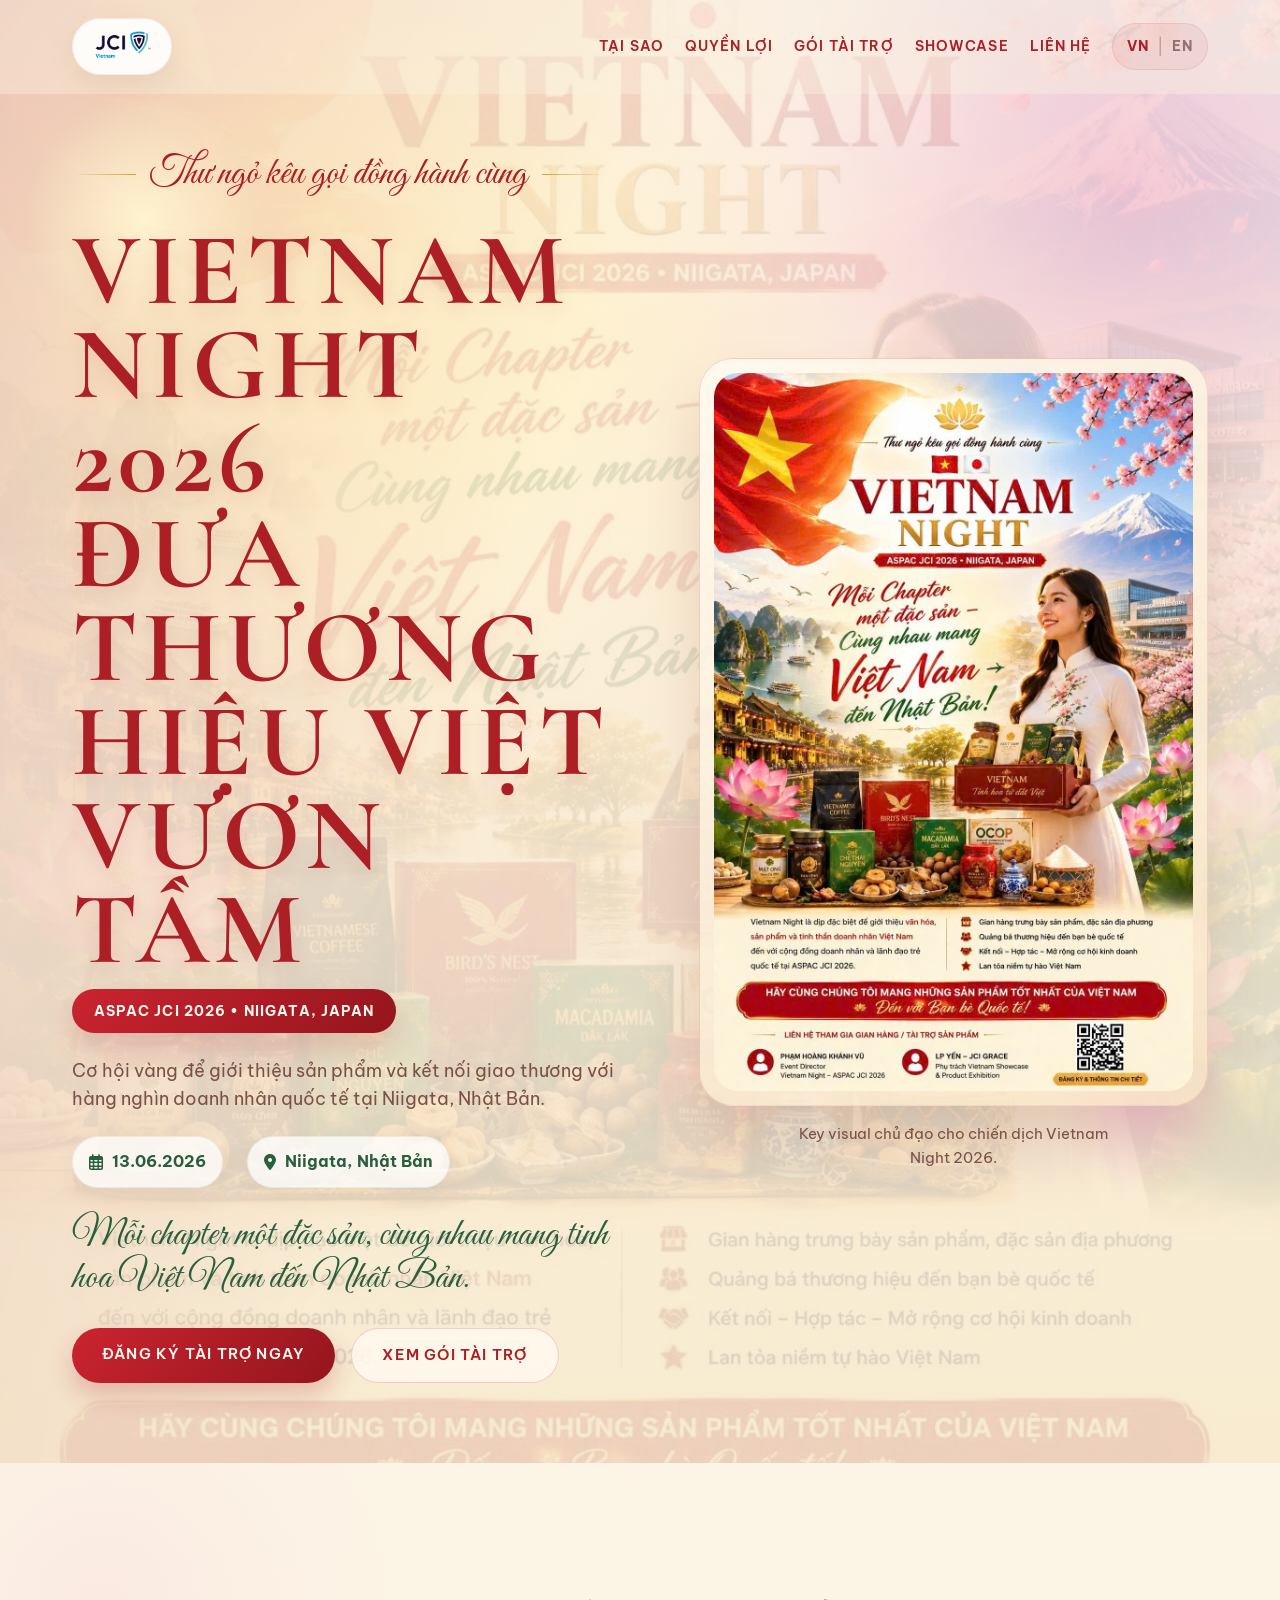
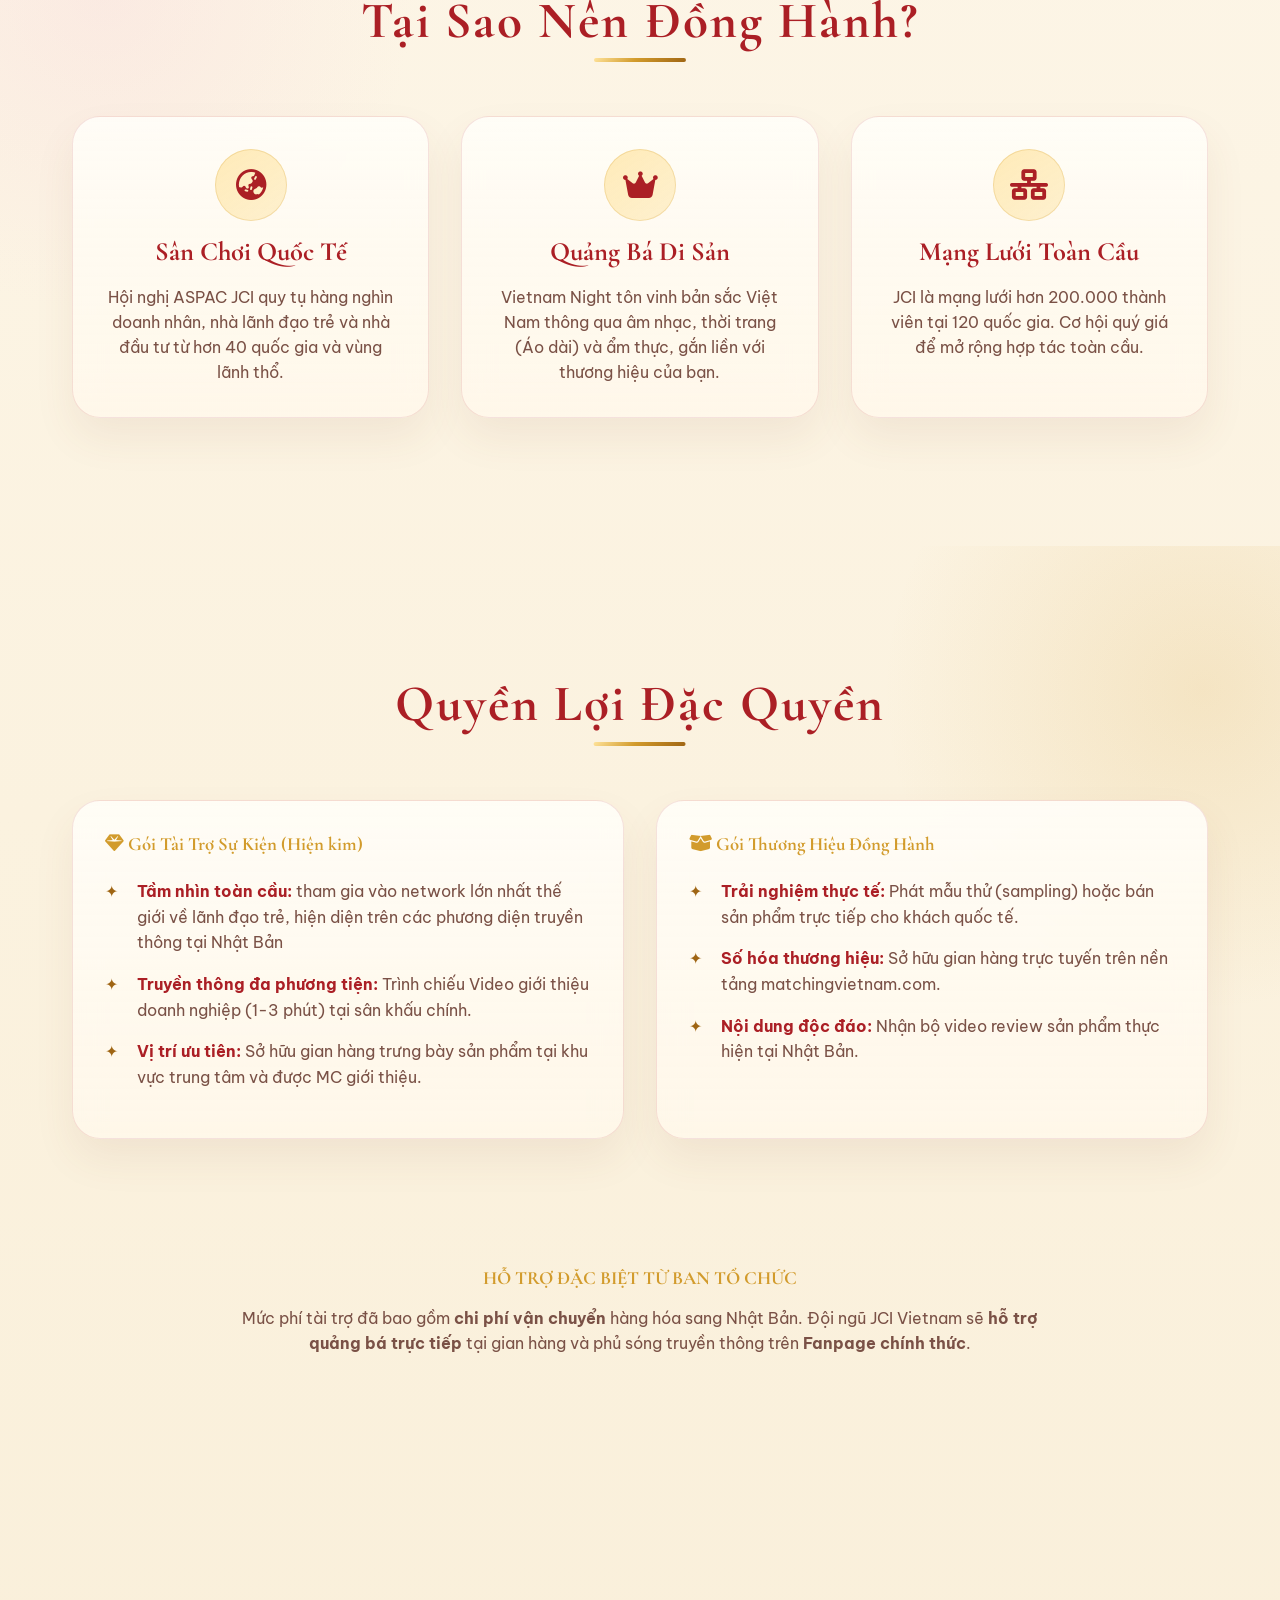
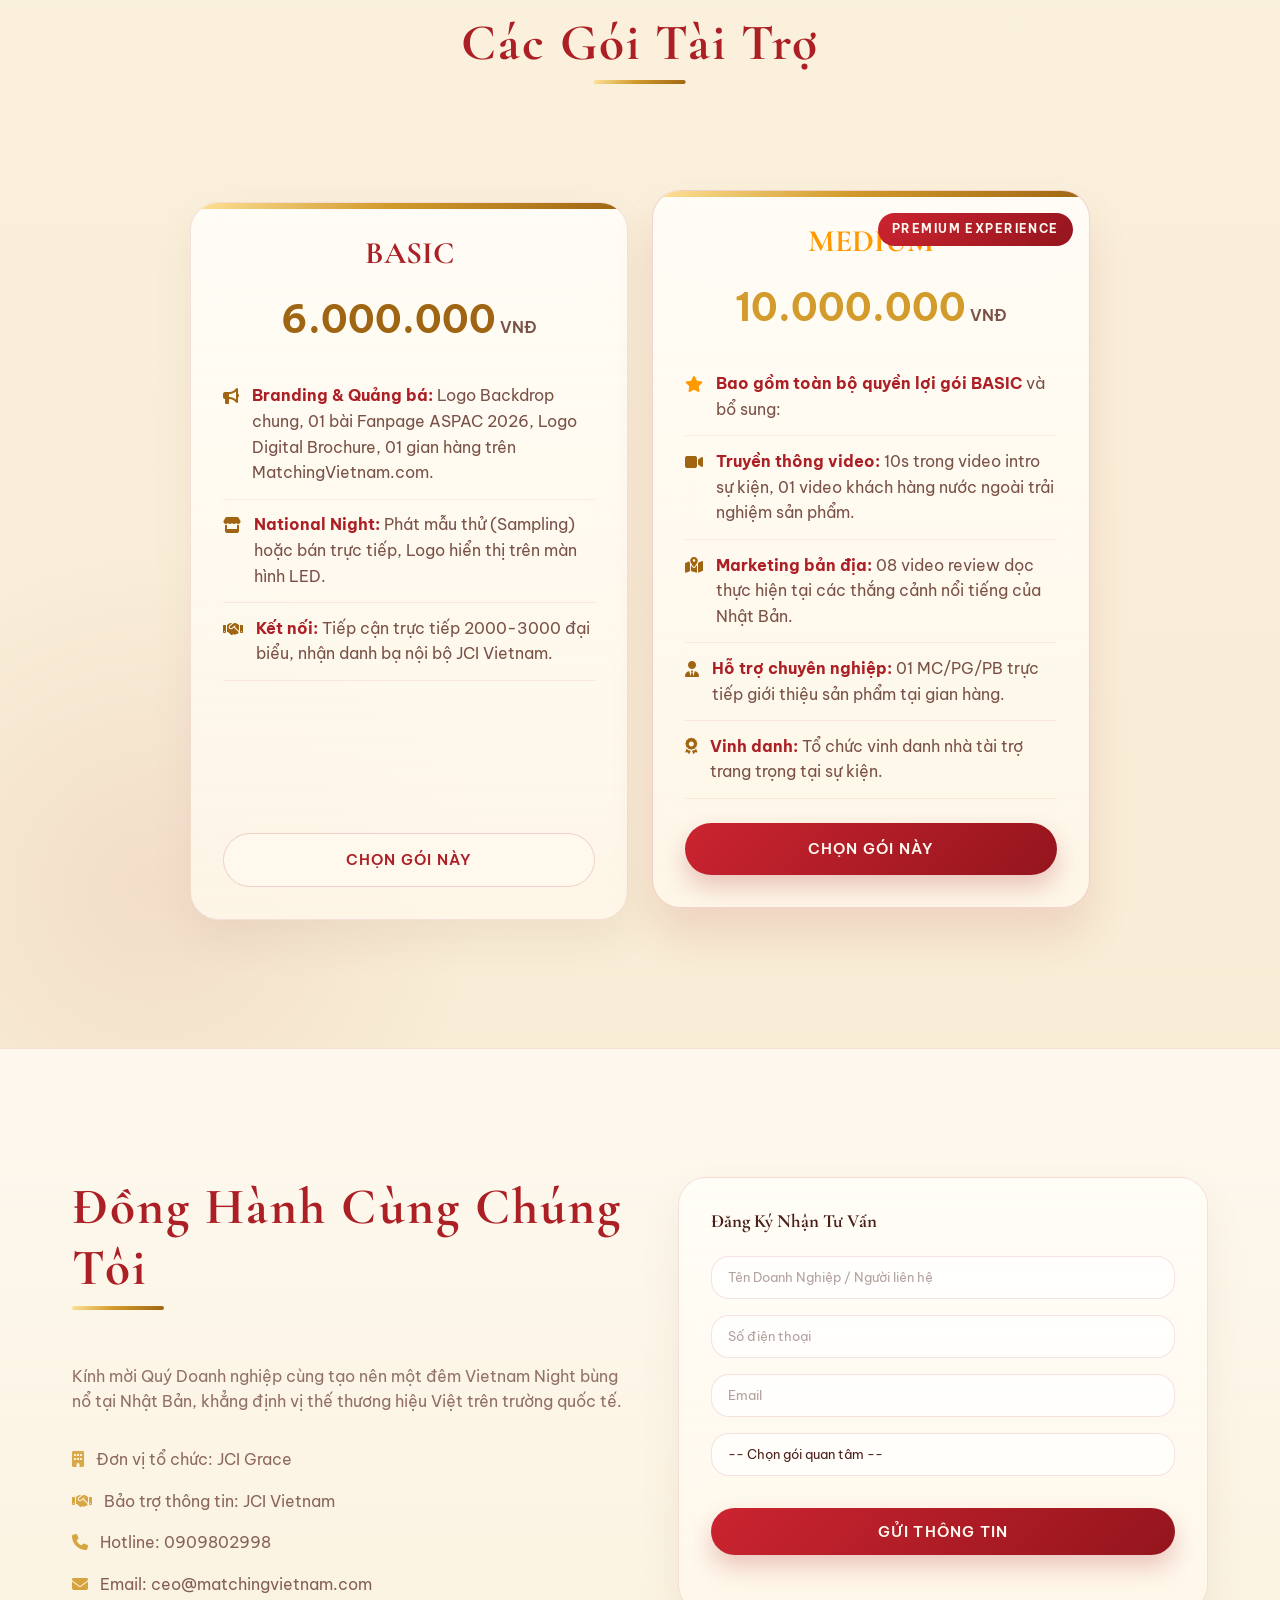
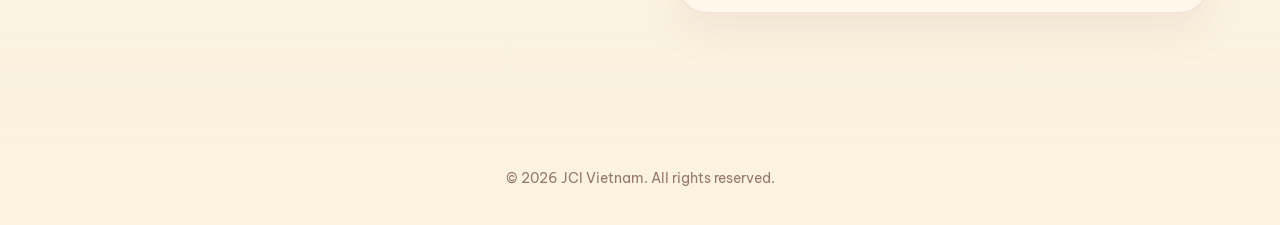
==== commit ab7dea74: "Refresh landing page from Vietnam Night key visual" ====
--- a/index.html
+++ b/index.html
@@ -26,7 +26,7 @@
     <!-- Google Fonts -->
     <link rel="preconnect" href="https://fonts.googleapis.com">
     <link rel="preconnect" href="https://fonts.gstatic.com" crossorigin>
-    <link href="https://fonts.googleapis.com/css2?family=Playfair+Display:wght@400;600;700&family=Inter:wght@300;400;500;600&display=swap" rel="stylesheet">
+    <link href="https://fonts.googleapis.com/css2?family=Be+Vietnam+Pro:wght@300;400;500;600;700&family=Cormorant+Garamond:wght@500;600;700&family=Great+Vibes&display=swap" rel="stylesheet">
     
     <!-- Font Awesome for Icons -->
     <link rel="stylesheet" href="https://cdnjs.cloudflare.com/ajax/libs/font-awesome/6.4.0/css/all.min.css">
@@ -64,16 +64,34 @@
 
     <!-- Hero Section -->
     <section class="hero" id="home">
-        <div class="container hero-content animate-fade-in">
-            <h1 class="hero-title text-gradient-gold" id="heroTitle">VIETNAM NIGHT 2026<br>ĐƯA THƯƠNG HIỆU VIỆT VƯƠN TẦM</h1>
-            <p class="hero-subtitle" id="heroSubtitle">Cơ hội vàng để giới thiệu sản phẩm và kết nối giao thương với hàng nghìn doanh nhân quốc tế tại Niigata, Nhật Bản.</p>
-            
-            <div class="hero-meta text-gold">
-                <span><i class="far fa-calendar-alt"></i> 13.06.2026</span>
-                <span id="heroLocation"><i class="fas fa-map-marker-alt"></i> Niigata, Nhật Bản</span>
-            </div>
-            
-            <a href="#contact" class="btn btn-primary" id="heroCta">ĐĂNG KÝ TÀI TRỢ NGAY</a>
+        <div class="container hero-shell animate-fade-in">
+            <div class="hero-copy">
+                <div class="hero-kicker" id="heroKicker">Thư ngỏ kêu gọi đồng hành cùng</div>
+                <h1 class="hero-title" id="heroTitle">VIETNAM NIGHT 2026<br>ĐƯA THƯƠNG HIỆU VIỆT VƯƠN TẦM</h1>
+                <div class="hero-ribbon" id="heroRibbon">ASPAC JCI 2026 • NIIGATA, JAPAN</div>
+                <p class="hero-subtitle" id="heroSubtitle">Cơ hội vàng để giới thiệu sản phẩm và kết nối giao thương với hàng nghìn doanh nhân quốc tế tại Niigata, Nhật Bản.</p>
+                
+                <div class="hero-meta">
+                    <span><i class="far fa-calendar-alt"></i> 13.06.2026</span>
+                    <span id="heroLocation"><i class="fas fa-map-marker-alt"></i> Niigata, Nhật Bản</span>
+                </div>
+
+                <div class="hero-highlight" id="heroHighlight">
+                    Mỗi chapter một đặc sản, cùng nhau mang tinh hoa Việt Nam đến Nhật Bản.
+                </div>
+
+                <div class="hero-actions">
+                    <a href="#contact" class="btn btn-primary" id="heroCta">ĐĂNG KÝ TÀI TRỢ NGAY</a>
+                    <a href="#packages" class="btn btn-outline" id="heroSecondaryCta">XEM GÓI TÀI TRỢ</a>
+                </div>
+            </div>
+
+            <div class="hero-visual">
+                <div class="hero-poster-frame">
+                    <img src="keyvisual.jpg" alt="Vietnam Night 2026 key visual" class="hero-poster">
+                </div>
+                <div class="hero-poster-note" id="heroPosterNote">Key visual chủ đạo cho chiến dịch Vietnam Night 2026.</div>
+            </div>
         </div>
     </section>
 
--- a/css/design-system.css
+++ b/css/design-system.css
@@ -5,28 +5,32 @@
 /* --- Variables (Design Tokens) --- */
 :root {
   /* Colors */
-  --color-bg-primary: #0a0604; /* Deep dark brown/black */
-  --color-bg-secondary: #1a110d; /* Slightly lighter for cards */
-  --color-bg-glass: rgba(26, 17, 13, 0.6); /* Glassmorphism background */
-  
-  --color-text-primary: #f8f8f8;
-  --color-text-secondary: #cccccc;
-  
-  --color-gold-light: #f9f1d8;
-  --color-gold-main: #d4af37;
-  --color-gold-dark: #aa7c11;
-  --color-gold-glow: rgba(212, 175, 55, 0.4);
-  
-  --color-red-accent: #c8102e; /* Vietnam Red */
+  --color-bg-primary: #fbf2df;
+  --color-bg-secondary: #fff9ee;
+  --color-bg-glass: rgba(255, 251, 240, 0.82);
+  
+  --color-text-primary: #4b1f18;
+  --color-text-secondary: #7a5146;
+  
+  --color-gold-light: #fff0b8;
+  --color-gold-main: #d29b2c;
+  --color-gold-dark: #9f6513;
+  --color-gold-glow: rgba(210, 155, 44, 0.28);
+  
+  --color-red-accent: #ab1f25;
+  --color-green-accent: #285f3d;
+  --color-blush-accent: #f5c9d7;
   
   /* Gradients */
-  --gradient-gold: linear-gradient(135deg, var(--color-gold-light) 0%, var(--color-gold-main) 50%, var(--color-gold-dark) 100%);
-  --gradient-gold-text: linear-gradient(to right, #f9f1d8, #d4af37, #f9f1d8);
-  --gradient-dark-overlay: linear-gradient(to bottom, rgba(10, 6, 4, 0.3) 0%, rgba(10, 6, 4, 0.9) 100%);
+  --gradient-gold: linear-gradient(135deg, #ffe39a 0%, #d29b2c 45%, #9f6513 100%);
+  --gradient-gold-text: linear-gradient(180deg, #ffeab3 0%, #d59d2d 60%, #9f6513 100%);
+  --gradient-red: linear-gradient(135deg, #cb2430 0%, #94151d 100%);
+  --gradient-hero-overlay: radial-gradient(circle at 30% 22%, rgba(255, 245, 220, 0.96) 0%, rgba(255, 241, 206, 0.78) 22%, rgba(249, 232, 201, 0.32) 42%, rgba(171, 31, 37, 0.18) 100%);
   
   /* Typography */
-  --font-heading: 'Playfair Display', serif;
-  --font-body: 'Inter', sans-serif;
+  --font-heading: 'Cormorant Garamond', serif;
+  --font-body: 'Be Vietnam Pro', sans-serif;
+  --font-script: 'Great Vibes', cursive;
   
   /* Spacing */
   --spacing-xs: 0.5rem;
@@ -54,10 +58,14 @@
 
 body {
   font-family: var(--font-body);
-  background-color: var(--color-bg-primary);
+  background:
+    radial-gradient(circle at top left, rgba(203, 36, 48, 0.22), transparent 28%),
+    radial-gradient(circle at top right, rgba(245, 201, 215, 0.55), transparent 26%),
+    linear-gradient(180deg, #fffaf2 0%, #fbf2df 48%, #f7ebd2 100%);
   color: var(--color-text-primary);
   line-height: 1.6;
   -webkit-font-smoothing: antialiased;
+  min-height: 100vh;
 }
 
 h1, h2, h3, h4, h5, h6 {
@@ -92,13 +100,15 @@
 }
 
 .section-title {
-  font-size: 2.5rem;
+  font-size: clamp(2.4rem, 4vw, 4rem);
   text-align: center;
   margin-bottom: var(--spacing-lg);
   position: relative;
   display: inline-block;
   left: 50%;
   transform: translateX(-50%);
+  color: var(--color-red-accent);
+  letter-spacing: 0.04em;
 }
 
 .section-title::after {
@@ -107,21 +117,22 @@
   bottom: -10px;
   left: 50%;
   transform: translateX(-50%);
-  width: 60px;
-  height: 2px;
+  width: 92px;
+  height: 4px;
+  border-radius: 999px;
   background: var(--gradient-gold);
 }
 
 /* Buttons */
 .btn {
   display: inline-block;
-  padding: 12px 32px;
+  padding: 14px 30px;
   font-family: var(--font-body);
   font-weight: 600;
-  font-size: 1rem;
+  font-size: 0.95rem;
   text-transform: uppercase;
-  letter-spacing: 1px;
-  border-radius: var(--radius-sm);
+  letter-spacing: 0.08em;
+  border-radius: 999px;
   cursor: pointer;
   transition: all var(--transition-normal);
   text-align: center;
@@ -130,43 +141,44 @@
 }
 
 .btn-primary {
-  background: var(--gradient-gold);
-  color: var(--color-bg-primary);
-  box-shadow: 0 4px 15px var(--color-gold-glow);
+  background: var(--gradient-red);
+  color: #fff8ef;
+  box-shadow: 0 12px 24px rgba(171, 31, 37, 0.24);
 }
 
 .btn-primary:hover {
   transform: translateY(-2px);
-  box-shadow: 0 6px 20px rgba(212, 175, 55, 0.6);
-  filter: brightness(1.1);
+  box-shadow: 0 18px 30px rgba(171, 31, 37, 0.3);
+  filter: brightness(1.04);
 }
 
 .btn-outline {
-  background: transparent;
-  color: var(--color-gold-main);
-  border: 1px solid var(--color-gold-main);
+  background: rgba(255, 249, 238, 0.86);
+  color: var(--color-red-accent);
+  border: 1px solid rgba(171, 31, 37, 0.18);
 }
 
 .btn-outline:hover {
-  background: rgba(212, 175, 55, 0.1);
-  box-shadow: 0 0 15px var(--color-gold-glow);
+  background: rgba(255, 255, 255, 0.96);
+  box-shadow: 0 12px 22px rgba(171, 31, 37, 0.12);
 }
 
 /* Cards (Glassmorphism) */
 .glass-card {
   background: var(--color-bg-glass);
-  backdrop-filter: blur(10px);
-  -webkit-backdrop-filter: blur(10px);
-  border: 1px solid rgba(212, 175, 55, 0.2);
-  border-radius: var(--radius-md);
+  backdrop-filter: blur(14px);
+  -webkit-backdrop-filter: blur(14px);
+  border: 1px solid rgba(171, 31, 37, 0.12);
+  border-radius: 28px;
   padding: var(--spacing-md);
+  box-shadow: 0 20px 40px rgba(132, 74, 48, 0.08);
   transition: transform var(--transition-normal), border-color var(--transition-normal), box-shadow var(--transition-normal);
 }
 
 .glass-card:hover {
   transform: translateY(-5px);
-  border-color: rgba(212, 175, 55, 0.5);
-  box-shadow: 0 10px 30px rgba(0, 0, 0, 0.5);
+  border-color: rgba(210, 155, 44, 0.35);
+  box-shadow: 0 24px 48px rgba(132, 74, 48, 0.12);
 }
 
 /* Layout Utilities */
@@ -195,22 +207,23 @@
 .form-control {
   width: 100%;
   padding: 12px 16px;
-  background: rgba(255, 255, 255, 0.05);
-  border: 1px solid rgba(255, 255, 255, 0.1);
+  background: rgba(255, 255, 255, 0.74);
+  border: 1px solid rgba(171, 31, 37, 0.12);
   color: var(--color-text-primary);
-  border-radius: var(--radius-sm);
+  border-radius: 18px;
   font-family: var(--font-body);
   transition: border-color var(--transition-fast);
 }
 
 .form-control:focus {
   outline: none;
-  border-color: var(--color-gold-main);
-  background: rgba(255, 255, 255, 0.1);
+  border-color: rgba(210, 155, 44, 0.8);
+  background: rgba(255, 255, 255, 0.98);
+  box-shadow: 0 0 0 4px rgba(210, 155, 44, 0.12);
 }
 
 .form-control::placeholder {
-  color: rgba(255, 255, 255, 0.3);
+  color: rgba(75, 31, 24, 0.42);
 }
 
 /* Animations */
--- a/css/style.css
+++ b/css/style.css
@@ -2,43 +2,41 @@
    Page Specific Styles - Vietnam Night 2026
    ========================================================================== */
 
-/* --- Header / Navbar --- */
 .header {
   position: fixed;
   top: 0;
   left: 0;
   width: 100%;
-  padding: var(--spacing-sm) 0;
+  padding: 1.1rem 0;
   z-index: 100;
-  background: transparent;
-  transition: background var(--transition-normal);
+  background: rgba(251, 242, 223, 0.4);
+  transition: background var(--transition-normal), box-shadow var(--transition-normal), border-color var(--transition-normal);
+  border-bottom: 1px solid transparent;
 }
 
 .header.scrolled {
-  background: rgba(10, 6, 4, 0.9);
-  backdrop-filter: blur(10px);
-  -webkit-backdrop-filter: blur(10px);
-  border-bottom: 1px solid rgba(212, 175, 55, 0.2);
+  background: rgba(255, 249, 238, 0.88);
+  backdrop-filter: blur(18px);
+  -webkit-backdrop-filter: blur(18px);
+  border-bottom-color: rgba(171, 31, 37, 0.12);
+  box-shadow: 0 10px 28px rgba(132, 74, 48, 0.08);
 }
 
 .nav-container {
   display: flex;
   justify-content: space-between;
   align-items: center;
-}
+  gap: 1.5rem;
+}
+
 .logo {
-  display: flex;
-  align-items: center;
-  background: rgba(255, 255, 255, 0.9);
-  padding: 6px 12px;
-  border-radius: var(--radius-sm);
-  box-shadow: 0 2px 10px rgba(0, 0, 0, 0.3);
-  transition: all var(--transition-normal);
-}
-
-.header.scrolled .logo {
-  background: #ffffff;
-  box-shadow: 0 0 15px rgba(212, 175, 55, 0.4);
+  display: inline-flex;
+  align-items: center;
+  background: rgba(255, 255, 255, 0.88);
+  padding: 0.55rem 0.95rem;
+  border-radius: 999px;
+  box-shadow: 0 10px 28px rgba(132, 74, 48, 0.1);
+  border: 1px solid rgba(171, 31, 37, 0.08);
 }
 
 .header-logo {
@@ -49,54 +47,58 @@
 
 .nav-links {
   display: flex;
-  gap: var(--spacing-md);
+  align-items: center;
+  gap: 1.3rem;
 }
 
 .nav-links a {
   font-family: var(--font-body);
   font-size: 0.9rem;
-  font-weight: 500;
+  font-weight: 600;
   text-transform: uppercase;
-  letter-spacing: 1px;
+  letter-spacing: 0.08em;
+  color: var(--color-red-accent);
   position: relative;
   transition: color var(--transition-fast);
 }
 
 .nav-links a:hover {
-  color: var(--color-gold-main);
+  color: var(--color-gold-dark);
 }
 
 .nav-links a::after {
   content: '';
   position: absolute;
-  width: 0;
+  left: 0;
+  bottom: -6px;
+  width: 100%;
   height: 2px;
-  bottom: -4px;
-  left: 0;
-  background-color: var(--color-gold-main);
-  transition: width var(--transition-normal);
+  transform: scaleX(0);
+  transform-origin: center;
+  border-radius: 999px;
+  background: var(--gradient-gold);
+  transition: transform var(--transition-normal);
 }
 
 .nav-links a:hover::after {
-  width: 100%;
+  transform: scaleX(1);
 }
 
 .lang-switcher {
   display: inline-flex;
   align-items: center;
-  gap: 8px;
-  margin-left: var(--spacing-sm);
-  padding: 7px 10px;
-  border: 1px solid rgba(212, 175, 55, 0.22);
+  gap: 0.5rem;
+  padding: 0.6rem 0.85rem;
   border-radius: 999px;
-  background: rgba(255, 255, 255, 0.04);
+  background: rgba(171, 31, 37, 0.06);
+  border: 1px solid rgba(171, 31, 37, 0.1);
 }
 
 .lang-btn {
   padding: 0;
   border: none;
   background: transparent;
-  color: var(--color-text-secondary);
+  color: rgba(75, 31, 24, 0.55);
   font-family: var(--font-body);
   font-size: 0.85rem;
   font-weight: 700;
@@ -106,107 +108,285 @@
 }
 
 .lang-btn:hover {
-  color: var(--color-gold-main);
+  color: var(--color-red-accent);
   transform: translateY(-1px);
 }
 
 .lang-btn.is-active {
-  color: var(--color-gold-main);
+  color: var(--color-red-accent);
 }
 
 .lang-divider {
-  color: rgba(255, 255, 255, 0.35);
-}
-
-/* --- Hero Section --- */
+  color: rgba(75, 31, 24, 0.28);
+}
+
 .hero {
-  height: 100vh;
-  min-height: 700px;
-  display: flex;
+  position: relative;
+  overflow: hidden;
+  padding: 9rem 0 5rem;
+}
+
+.hero::before,
+.hero::after {
+  content: '';
+  position: absolute;
+  inset: 0;
+  pointer-events: none;
+}
+
+.hero::before {
+  background:
+    radial-gradient(circle at 26% 20%, rgba(255, 243, 202, 0.98) 0%, rgba(255, 243, 202, 0.76) 14%, rgba(255, 243, 202, 0.12) 34%, transparent 52%),
+    radial-gradient(circle at 88% 13%, rgba(245, 201, 215, 0.95) 0%, rgba(245, 201, 215, 0.18) 20%, transparent 36%),
+    linear-gradient(135deg, rgba(171, 31, 37, 0.16) 0%, transparent 30%),
+    linear-gradient(180deg, rgba(255, 250, 242, 0.86) 0%, rgba(251, 242, 223, 0.74) 48%, rgba(247, 235, 210, 0.94) 100%);
+}
+
+.hero::after {
+  background:
+    linear-gradient(105deg, rgba(171, 31, 37, 0.88) 0%, rgba(171, 31, 37, 0.56) 18%, transparent 40%),
+    url('../keyvisual.jpg') right center / cover no-repeat;
+  opacity: 0.12;
+  mix-blend-mode: multiply;
+}
+
+.hero-shell {
+  position: relative;
+  z-index: 2;
+  display: grid;
+  grid-template-columns: minmax(0, 1.05fr) minmax(320px, 0.95fr);
+  gap: clamp(2rem, 5vw, 4.5rem);
+  align-items: center;
+}
+
+.hero-copy {
+  position: relative;
+}
+
+.hero-copy::before {
+  content: '';
+  position: absolute;
+  left: -3rem;
+  top: -2.8rem;
+  width: 240px;
+  height: 240px;
+  border-radius: 50%;
+  background: radial-gradient(circle, rgba(255, 244, 209, 0.95) 0%, rgba(255, 244, 209, 0) 72%);
+  z-index: -1;
+}
+
+.hero-kicker {
+  display: inline-flex;
+  align-items: center;
+  gap: 0.9rem;
+  margin-bottom: 1.1rem;
+  color: var(--color-red-accent);
+  font-family: var(--font-script);
+  font-size: clamp(1.8rem, 3vw, 2.5rem);
+}
+
+.hero-kicker::before,
+.hero-kicker::after {
+  content: '';
+  width: 64px;
+  height: 1px;
+  background: linear-gradient(90deg, transparent 0%, rgba(210, 155, 44, 0.95) 100%);
+}
+
+.hero-kicker::after {
+  background: linear-gradient(90deg, rgba(210, 155, 44, 0.95) 0%, transparent 100%);
+}
+
+.hero-title {
+  margin-bottom: 0.8rem;
+  font-size: clamp(4rem, 8vw, 7rem);
+  line-height: 0.92;
+  text-transform: uppercase;
+  letter-spacing: 0.05em;
+  color: var(--color-red-accent);
+  text-shadow: 0 6px 20px rgba(171, 31, 37, 0.12);
+}
+
+.hero-title br + * {
+  color: var(--color-gold-dark);
+}
+
+.hero-ribbon {
+  display: inline-flex;
   align-items: center;
   justify-content: center;
-  text-align: center;
-  position: relative;
-  background-image: url('../assets/hero-bg-notext.png');
-  background-size: cover;
-  background-position: center;
-  background-attachment: fixed;
-}
-
-.hero::before {
-  content: '';
-  position: absolute;
-  top: 0;
-  left: 0;
-  width: 100%;
-  height: 100%;
-  background: var(--gradient-dark-overlay);
-  z-index: 1;
-}
-
-.hero-content {
-  position: relative;
-  z-index: 2;
-  max-width: 900px;
-}
-
-.hero-title {
-  font-size: 4rem;
-  margin-bottom: var(--spacing-md);
-  text-shadow: 0 4px 20px rgba(0,0,0,0.8);
+  margin-bottom: 1.5rem;
+  padding: 0.65rem 1.35rem;
+  border-radius: 999px;
+  background: var(--gradient-red);
+  color: #fff7ef;
+  font-weight: 700;
+  letter-spacing: 0.08em;
+  text-transform: uppercase;
+  font-size: 0.88rem;
+  box-shadow: 0 16px 28px rgba(171, 31, 37, 0.18);
 }
 
 .hero-subtitle {
-  font-size: 1.25rem;
-  font-weight: 300;
+  max-width: 620px;
+  margin-bottom: 1.4rem;
+  font-size: 1.12rem;
   color: var(--color-text-secondary);
-  margin-bottom: var(--spacing-lg);
-  max-width: 700px;
-  margin-inline: auto;
 }
 
 .hero-meta {
   display: flex;
-  justify-content: center;
-  gap: var(--spacing-md);
-  margin-bottom: var(--spacing-lg);
-  font-weight: 600;
-  letter-spacing: 1px;
+  flex-wrap: wrap;
+  gap: 1rem 1.5rem;
+  margin-bottom: 1.6rem;
+  color: var(--color-green-accent);
+  font-weight: 700;
 }
 
 .hero-meta span {
+  display: inline-flex;
+  align-items: center;
+  gap: 0.55rem;
+  padding: 0.75rem 1rem;
+  border-radius: 999px;
+  background: rgba(255, 255, 255, 0.75);
+  border: 1px solid rgba(40, 95, 61, 0.08);
+  box-shadow: 0 10px 26px rgba(132, 74, 48, 0.06);
+}
+
+.hero-highlight {
+  max-width: 640px;
+  margin-bottom: 1.8rem;
+  font-size: clamp(1.6rem, 3vw, 2.55rem);
+  line-height: 1.12;
+  font-family: var(--font-script);
+  color: var(--color-green-accent);
+  text-shadow: 0 8px 24px rgba(40, 95, 61, 0.08);
+}
+
+.hero-actions {
   display: flex;
-  align-items: center;
-  gap: 8px;
-}
-
-/* --- Why Us Section --- */
+  flex-wrap: wrap;
+  gap: 1rem;
+}
+
+.hero-visual {
+  position: relative;
+}
+
+.hero-visual::before {
+  content: '';
+  position: absolute;
+  right: -1.5rem;
+  bottom: -1.25rem;
+  width: 180px;
+  height: 180px;
+  border-radius: 50%;
+  background: radial-gradient(circle, rgba(245, 201, 215, 0.9) 0%, rgba(245, 201, 215, 0) 72%);
+  z-index: 0;
+}
+
+.hero-poster-frame {
+  position: relative;
+  z-index: 1;
+  padding: 0.9rem;
+  border-radius: 34px;
+  background: linear-gradient(145deg, rgba(255, 249, 238, 0.94), rgba(248, 228, 194, 0.72));
+  border: 1px solid rgba(171, 31, 37, 0.14);
+  box-shadow: 0 34px 54px rgba(132, 74, 48, 0.18);
+}
+
+.hero-poster {
+  display: block;
+  width: 100%;
+  border-radius: 24px;
+  object-fit: cover;
+}
+
+.hero-poster-note {
+  position: relative;
+  z-index: 1;
+  max-width: 320px;
+  margin: 1rem auto 0;
+  text-align: center;
+  font-size: 0.92rem;
+  color: var(--color-text-secondary);
+}
+
+.why-us,
+.privileges,
+#packages,
+.contact-section {
+  position: relative;
+}
+
+.why-us::before,
+.privileges::before,
+#packages::before,
+.contact-section::before {
+  content: '';
+  position: absolute;
+  inset: 0;
+  pointer-events: none;
+}
+
+.why-us::before {
+  background: radial-gradient(circle at 8% 20%, rgba(245, 201, 215, 0.24), transparent 24%);
+}
+
+.privileges::before {
+  background: radial-gradient(circle at 94% 20%, rgba(210, 155, 44, 0.16), transparent 24%);
+}
+
+#packages::before {
+  background: radial-gradient(circle at 12% 86%, rgba(171, 31, 37, 0.08), transparent 22%);
+}
+
+.contact-section::before {
+  background: linear-gradient(180deg, rgba(255, 255, 255, 0.35), rgba(251, 242, 223, 0));
+}
+
+.why-us .glass-card,
+.privileges .glass-card,
+.package-card,
+.contact-section .glass-card {
+  background:
+    linear-gradient(180deg, rgba(255, 253, 247, 0.94), rgba(255, 248, 235, 0.82));
+}
+
 .why-us .glass-card {
   text-align: center;
   height: 100%;
 }
 
 .why-icon {
-  font-size: 3rem;
-  color: var(--color-gold-main);
-  margin-bottom: var(--spacing-sm);
+  width: 72px;
+  height: 72px;
+  margin: 0 auto 1rem;
+  display: grid;
+  place-items: center;
+  border-radius: 50%;
+  background: linear-gradient(145deg, rgba(255, 233, 178, 0.92), rgba(250, 203, 92, 0.24));
+  color: var(--color-red-accent);
+  font-size: 1.9rem;
+  box-shadow: inset 0 0 0 1px rgba(210, 155, 44, 0.24);
 }
 
 .why-us h3 {
-  color: var(--color-gold-light);
+  color: var(--color-red-accent);
+  font-size: 1.65rem;
 }
 
 .why-us p {
   color: var(--color-text-secondary);
-  font-size: 0.95rem;
-}
-
-/* --- Privileges Section --- */
+  font-size: 0.98rem;
+}
+
 .privileges-grid {
   display: grid;
-  grid-template-columns: 1fr 1fr;
-  gap: var(--spacing-xl);
-  align-items: center;
+  grid-template-columns: repeat(2, minmax(0, 1fr));
+  gap: clamp(1.25rem, 3vw, 2rem);
+  align-items: stretch;
 }
 
 .privilege-list {
@@ -215,8 +395,8 @@
 
 .privilege-list li {
   position: relative;
-  padding-left: 30px;
-  margin-bottom: var(--spacing-sm);
+  padding-left: 2rem;
+  margin-bottom: 1rem;
   color: var(--color-text-secondary);
 }
 
@@ -225,156 +405,162 @@
   position: absolute;
   left: 0;
   top: 0;
-  color: var(--color-gold-main);
+  color: var(--color-gold-dark);
 }
 
 .privilege-list li strong {
-  color: var(--color-text-primary);
-}
-
-/* --- Sponsorship Packages --- */
+  color: var(--color-red-accent);
+}
+
 .packages-container {
   display: grid;
-  grid-template-columns: repeat(auto-fit, minmax(280px, 1fr));
-  gap: var(--spacing-md);
+  grid-template-columns: repeat(auto-fit, minmax(290px, 1fr));
+  gap: 1.5rem;
   margin-top: var(--spacing-lg);
 }
 
 .package-card {
+  position: relative;
+  overflow: hidden;
   display: flex;
   flex-direction: column;
-  position: relative;
-  overflow: hidden;
+  min-height: 100%;
+}
+
+.package-card::before {
+  content: '';
+  position: absolute;
+  inset: 0 0 auto 0;
+  height: 6px;
+  background: var(--gradient-gold);
 }
 
 .package-card.featured {
-  border-color: var(--color-gold-main);
-  box-shadow: 0 0 20px rgba(212, 175, 55, 0.2);
-  transform: scale(1.05);
-  z-index: 2;
+  transform: translateY(-12px);
+  border-color: rgba(171, 31, 37, 0.18);
+  box-shadow: 0 28px 44px rgba(171, 31, 37, 0.12);
 }
 
 .featured-badge {
   position: absolute;
-  top: 15px;
-  right: -35px;
-  background: var(--gradient-gold);
-  color: var(--color-bg-primary);
-  padding: 5px 40px;
-  transform: rotate(45deg);
-  font-weight: bold;
-  font-size: 0.8rem;
-  letter-spacing: 1px;
+  top: 1.35rem;
+  right: 1rem !important;
+  padding: 0.45rem 0.9rem;
+  border-radius: 999px;
+  background: var(--gradient-red);
+  color: #fff7ef;
+  font-size: 0.74rem;
+  letter-spacing: 0.12em;
+  font-weight: 700;
+  transform: none;
 }
 
 .package-name {
-  font-family: var(--font-heading);
-  font-size: 1.5rem;
-  color: var(--color-gold-main);
+  font-size: 1.95rem;
+  color: var(--color-red-accent);
   text-align: center;
-  margin-bottom: var(--spacing-xs);
 }
 
 .package-price {
-  font-size: 2rem;
+  text-align: center;
+  margin-bottom: 1.35rem;
+  font-size: 2.35rem;
   font-weight: 700;
-  text-align: center;
-  margin-bottom: var(--spacing-md);
-  color: var(--color-text-primary);
+  color: var(--color-gold-dark);
 }
 
 .package-price span {
   font-size: 1rem;
-  font-weight: 400;
+  font-weight: 600;
   color: var(--color-text-secondary);
 }
 
 .package-features {
   list-style: none;
-  margin-bottom: var(--spacing-md);
+  margin-bottom: 1.5rem;
   flex-grow: 1;
 }
 
 .package-features li {
-  padding: 10px 0;
-  border-bottom: 1px solid rgba(255,255,255,0.05);
-  font-size: 0.9rem;
-  color: var(--color-text-secondary);
   display: flex;
   align-items: flex-start;
-  gap: 10px;
-  line-height: 1.5;
+  gap: 0.8rem;
+  padding: 0.8rem 0;
+  color: var(--color-text-secondary);
+  border-bottom: 1px solid rgba(171, 31, 37, 0.08);
 }
 
 .package-features li i {
-  color: var(--color-gold-main);
-  font-size: 0.8rem;
-  margin-top: 4px;
-}
-
-/* --- Contact & Footer --- */
+  color: var(--color-gold-dark);
+  margin-top: 0.3rem;
+}
+
+.package-features strong {
+  color: var(--color-red-accent);
+}
+
 .contact-section {
-  background: var(--color-bg-secondary);
-  border-top: 1px solid rgba(212, 175, 55, 0.1);
+  background: linear-gradient(180deg, rgba(255, 249, 238, 0.68), rgba(251, 242, 223, 0.95));
+  border-top: 1px solid rgba(171, 31, 37, 0.08);
 }
 
 .contact-grid {
   display: grid;
-  grid-template-columns: 1fr 1fr;
-  gap: var(--spacing-xl);
+  grid-template-columns: minmax(0, 1fr) minmax(320px, 0.95fr);
+  gap: clamp(1.5rem, 4vw, 3rem);
 }
 
 .contact-info p {
   color: var(--color-text-secondary);
-  margin-bottom: var(--spacing-sm);
+  margin-bottom: 1rem;
+}
+
+.contact-info p i {
+  margin-right: 0.5rem;
 }
 
 .footer {
   text-align: center;
-  padding: var(--spacing-md) 0;
-  border-top: 1px solid rgba(255,255,255,0.05);
-  color: rgba(255,255,255,0.4);
-  font-size: 0.8rem;
-}
-
-/* --- Form Messages --- */
+  padding: 1.6rem 0 2.2rem;
+  color: rgba(75, 31, 24, 0.58);
+  font-size: 0.88rem;
+}
+
 .form-message {
-  margin-top: var(--spacing-sm);
-  padding: 10px;
-  border-radius: var(--radius-sm);
-  font-size: 0.9rem;
+  margin-top: 1rem;
+  padding: 0.95rem 1rem;
+  border-radius: 18px;
+  font-size: 0.92rem;
   display: none;
 }
 
 .form-message.success {
   display: block;
-  background: rgba(46, 204, 113, 0.1);
-  color: #2ecc71;
-  border: 1px solid rgba(46, 204, 113, 0.3);
+  background: rgba(40, 95, 61, 0.08);
+  color: var(--color-green-accent);
+  border: 1px solid rgba(40, 95, 61, 0.15);
 }
 
 .form-message.error {
   display: block;
-  background: rgba(231, 76, 60, 0.1);
-  color: #e74c3c;
-  border: 1px solid rgba(231, 76, 60, 0.3);
-}
-
-/* --- Toast Notification --- */
+  background: rgba(171, 31, 37, 0.08);
+  color: var(--color-red-accent);
+  border: 1px solid rgba(171, 31, 37, 0.14);
+}
+
 .toast-notification {
   position: fixed;
-  top: 88px;
+  top: 92px;
   right: 24px;
   z-index: 1200;
   min-width: 280px;
   max-width: min(420px, calc(100vw - 32px));
-  padding: 14px 18px;
-  border-radius: var(--radius-md);
-  border: 1px solid rgba(212, 175, 55, 0.24);
-  background:
-    linear-gradient(135deg, rgba(26, 16, 10, 0.96), rgba(49, 30, 15, 0.92));
+  padding: 1rem 1.15rem;
+  border-radius: 22px;
+  border: 1px solid rgba(171, 31, 37, 0.14);
+  background: rgba(255, 251, 245, 0.94);
   color: var(--color-text-primary);
-  box-shadow: 0 18px 40px rgba(0, 0, 0, 0.28);
+  box-shadow: 0 22px 42px rgba(132, 74, 48, 0.16);
   backdrop-filter: blur(14px);
   -webkit-backdrop-filter: blur(14px);
   opacity: 0;
@@ -389,70 +575,120 @@
 }
 
 .toast-notification.success {
-  border-color: rgba(46, 204, 113, 0.45);
+  border-color: rgba(40, 95, 61, 0.2);
 }
 
 .toast-notification.error {
-  border-color: rgba(231, 76, 60, 0.45);
-}
-
-/* --- Mobile Menu --- */
+  border-color: rgba(171, 31, 37, 0.18);
+}
+
 .mobile-menu-btn {
   display: none;
   background: transparent;
   border: none;
-  color: var(--color-gold-main);
-  font-size: 1.5rem;
+  color: var(--color-red-accent);
+  font-size: 1.6rem;
   cursor: pointer;
-  padding: 5px;
-}
-
-/* --- Responsive --- */
+  padding: 0.4rem;
+}
+
+@media (max-width: 1024px) {
+  .hero-shell,
+  .contact-grid,
+  .privileges-grid {
+    grid-template-columns: 1fr;
+  }
+
+  .hero-copy {
+    order: 2;
+  }
+
+  .hero-visual {
+    order: 1;
+    max-width: 560px;
+    margin: 0 auto;
+  }
+
+  .package-card.featured {
+    transform: none;
+  }
+}
+
 @media (max-width: 768px) {
-  .hero-title {
-    font-size: 2.5rem;
-  }
+  .header {
+    padding: 0.85rem 0;
+  }
+
   .mobile-menu-btn {
     display: block;
   }
+
   .nav-links {
     position: fixed;
-    top: 60px;
+    top: 70px;
     right: -100%;
-    width: 250px;
-    height: calc(100vh - 60px);
-    background: rgba(10, 6, 4, 0.95);
-    backdrop-filter: blur(10px);
-    -webkit-backdrop-filter: blur(10px);
+    width: min(320px, calc(100vw - 32px));
+    height: auto;
+    padding: 1.4rem;
+    border-radius: 28px 0 0 28px;
+    background: rgba(255, 249, 238, 0.96);
+    backdrop-filter: blur(16px);
+    -webkit-backdrop-filter: blur(16px);
     flex-direction: column;
     align-items: flex-start;
-    padding: var(--spacing-md);
+    box-shadow: 0 18px 40px rgba(132, 74, 48, 0.12);
     transition: right var(--transition-normal);
-    border-left: 1px solid rgba(212, 175, 55, 0.2);
-    display: flex;
-  }
-  .lang-switcher {
-    margin-top: var(--spacing-sm);
-    margin-left: 0;
-  }
+    border: 1px solid rgba(171, 31, 37, 0.08);
+  }
+
   .nav-links.active {
     right: 0;
   }
+
+  .lang-switcher {
+    margin-top: 0.4rem;
+  }
+
+  .hero {
+    padding-top: 7.8rem;
+  }
+
+  .hero-shell {
+    gap: 1.8rem;
+  }
+
+  .hero-title {
+    font-size: clamp(2.9rem, 14vw, 4.8rem);
+  }
+
+  .hero-kicker {
+    font-size: 1.55rem;
+  }
+
+  .hero-kicker::before,
+  .hero-kicker::after {
+    width: 34px;
+  }
+
+  .hero-highlight {
+    font-size: 2rem;
+  }
+
+  .hero-actions {
+    flex-direction: column;
+    align-items: stretch;
+  }
+
   .section {
-    padding: calc(var(--spacing-md) * 1.5) 0;
-  }
-  .privileges-grid, .contact-grid {
-    grid-template-columns: 1fr;
-    gap: var(--spacing-md);
-  }
-  .package-card.featured {
-    transform: none;
-  }
+    padding: 5rem 0;
+  }
+
   .section-title {
-    font-size: 2rem;
-  }
+    font-size: 2.4rem;
+  }
+
   .toast-notification {
-    top: 76px;
+    top: 82px;
     right: 16px;
     left: 16px;
     min-width: 0;
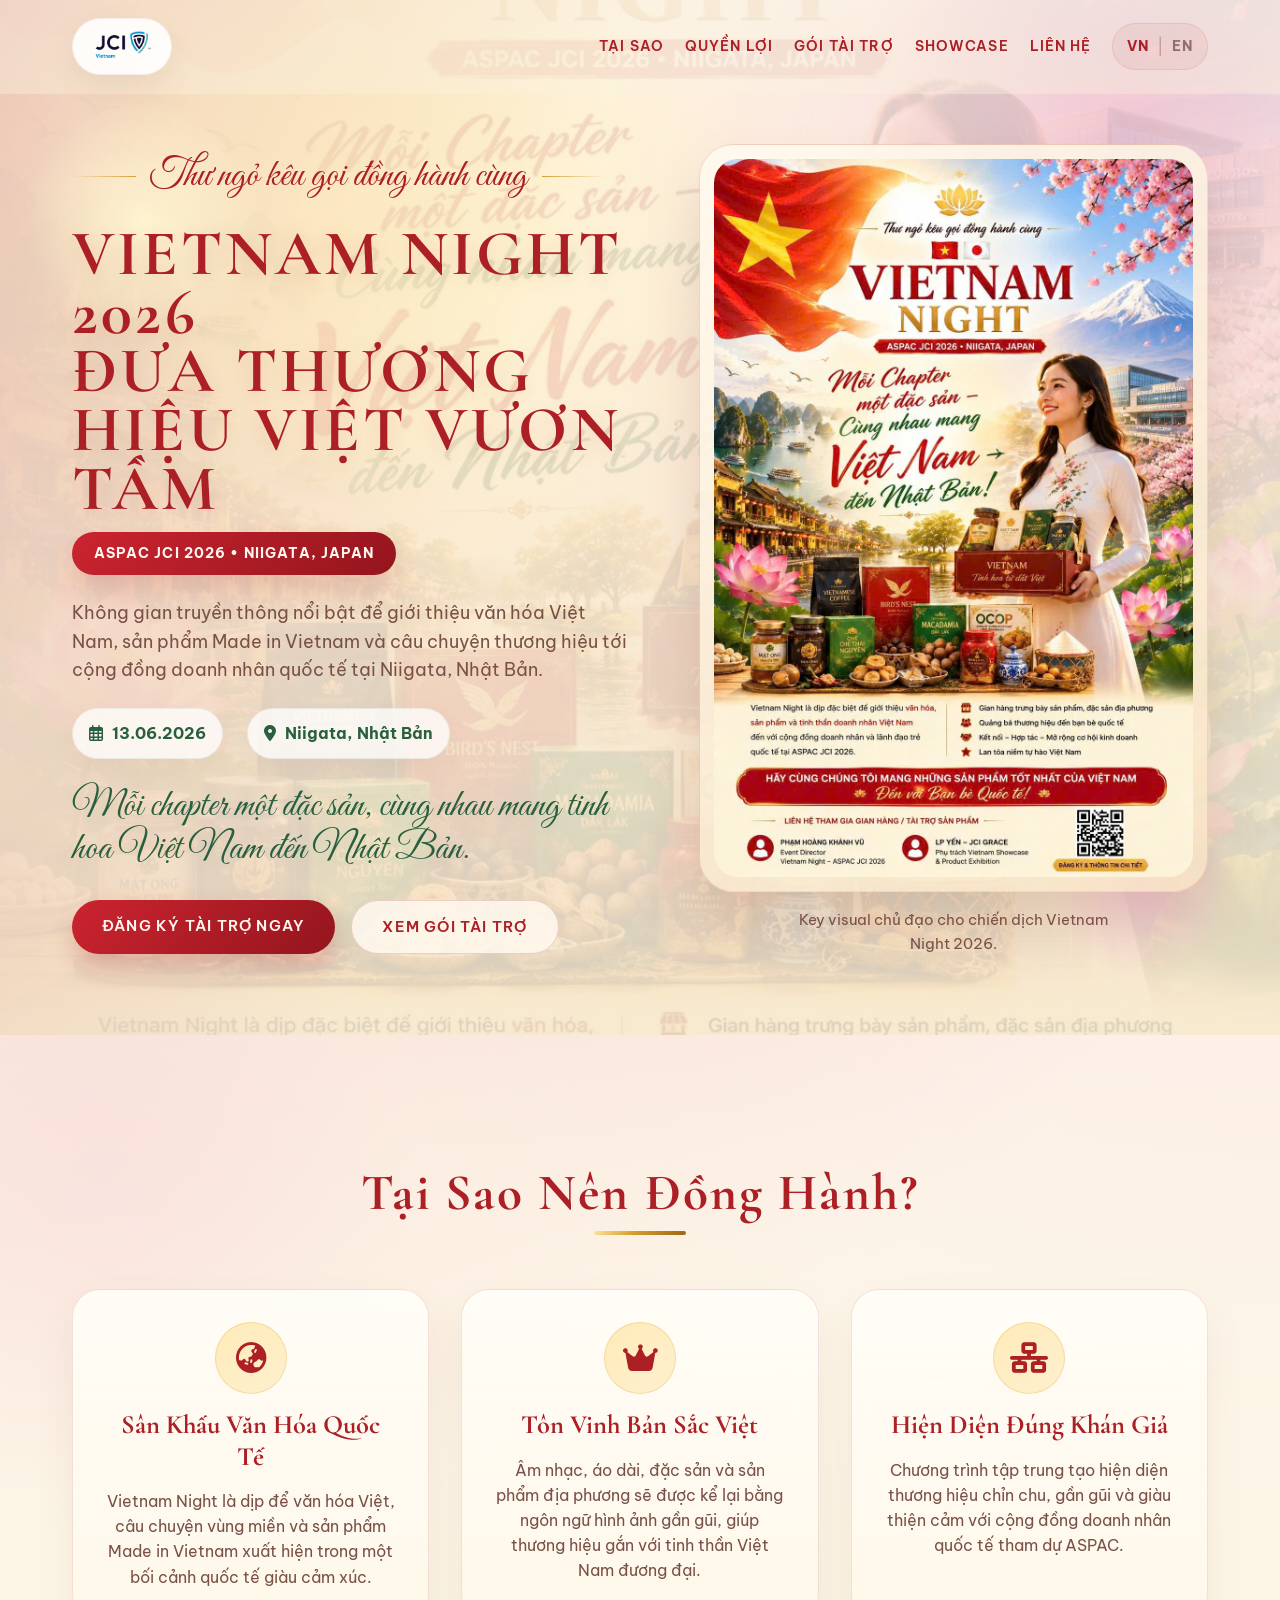
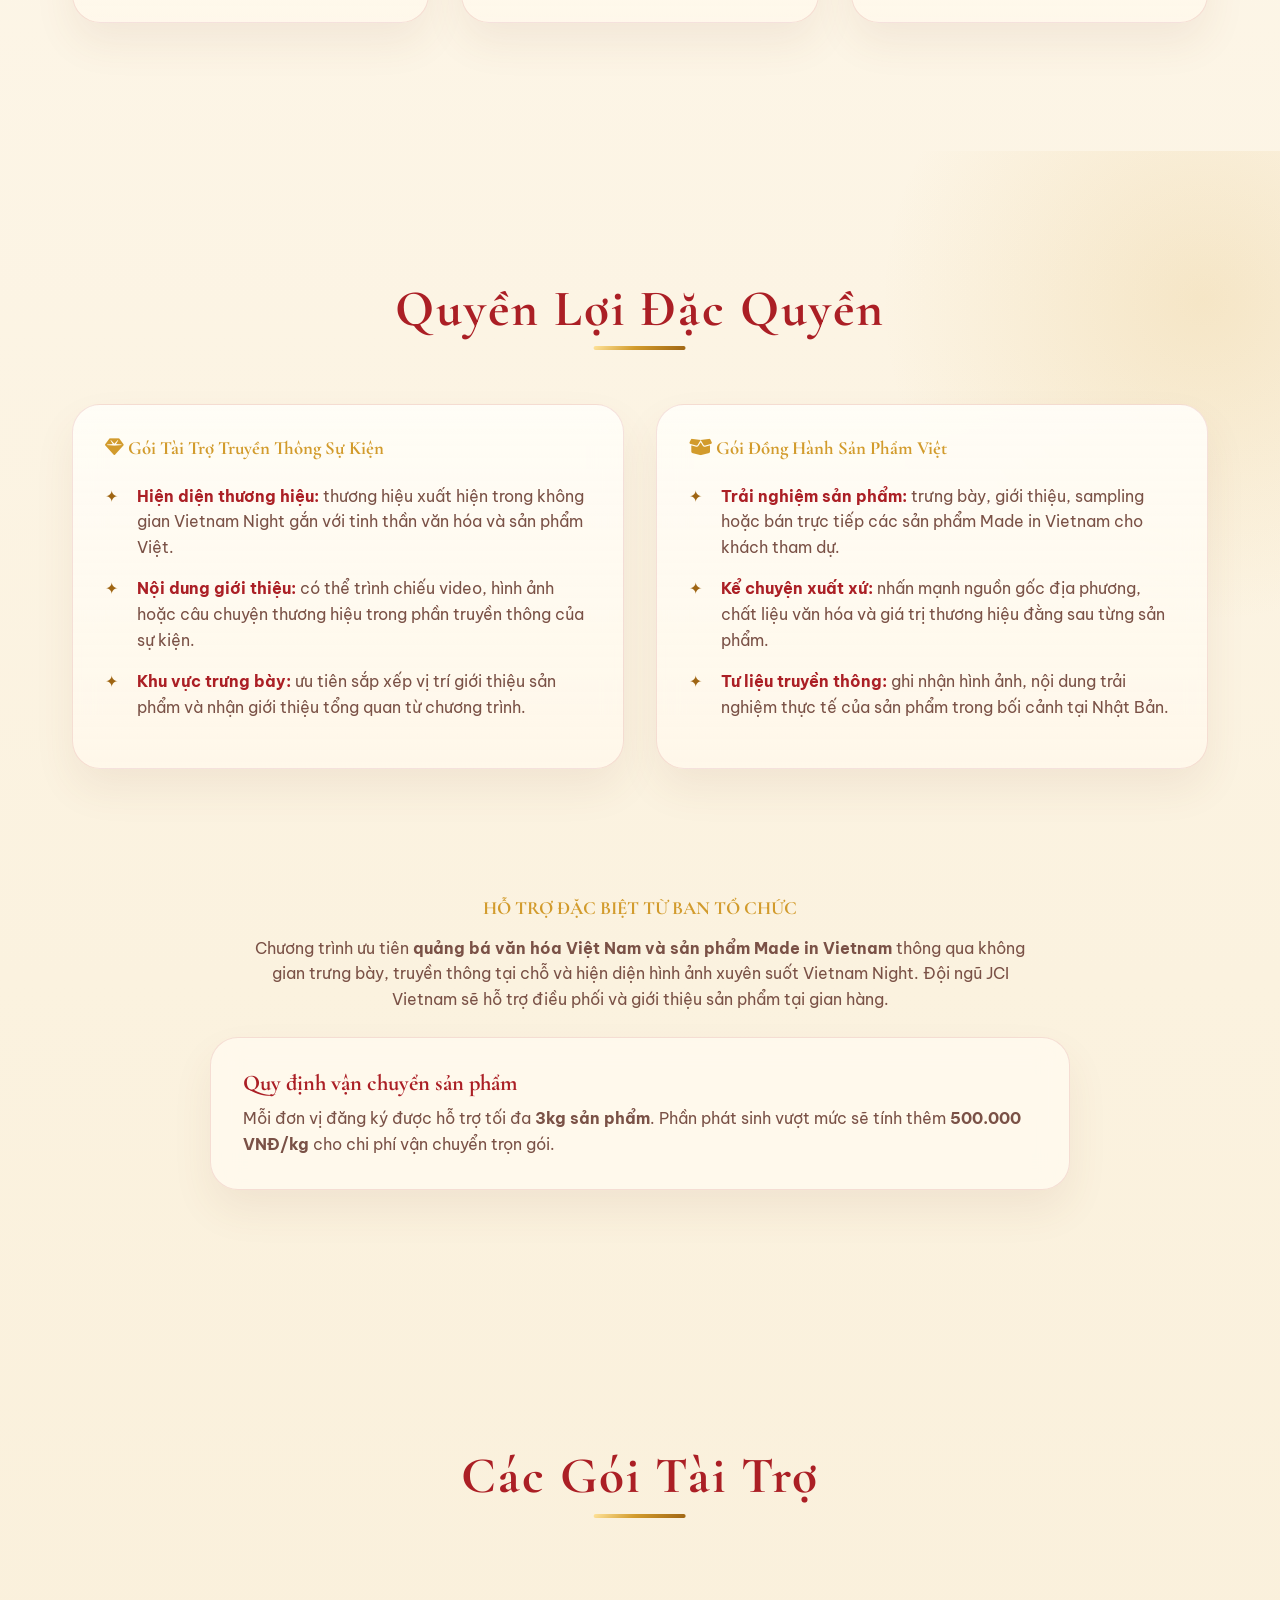
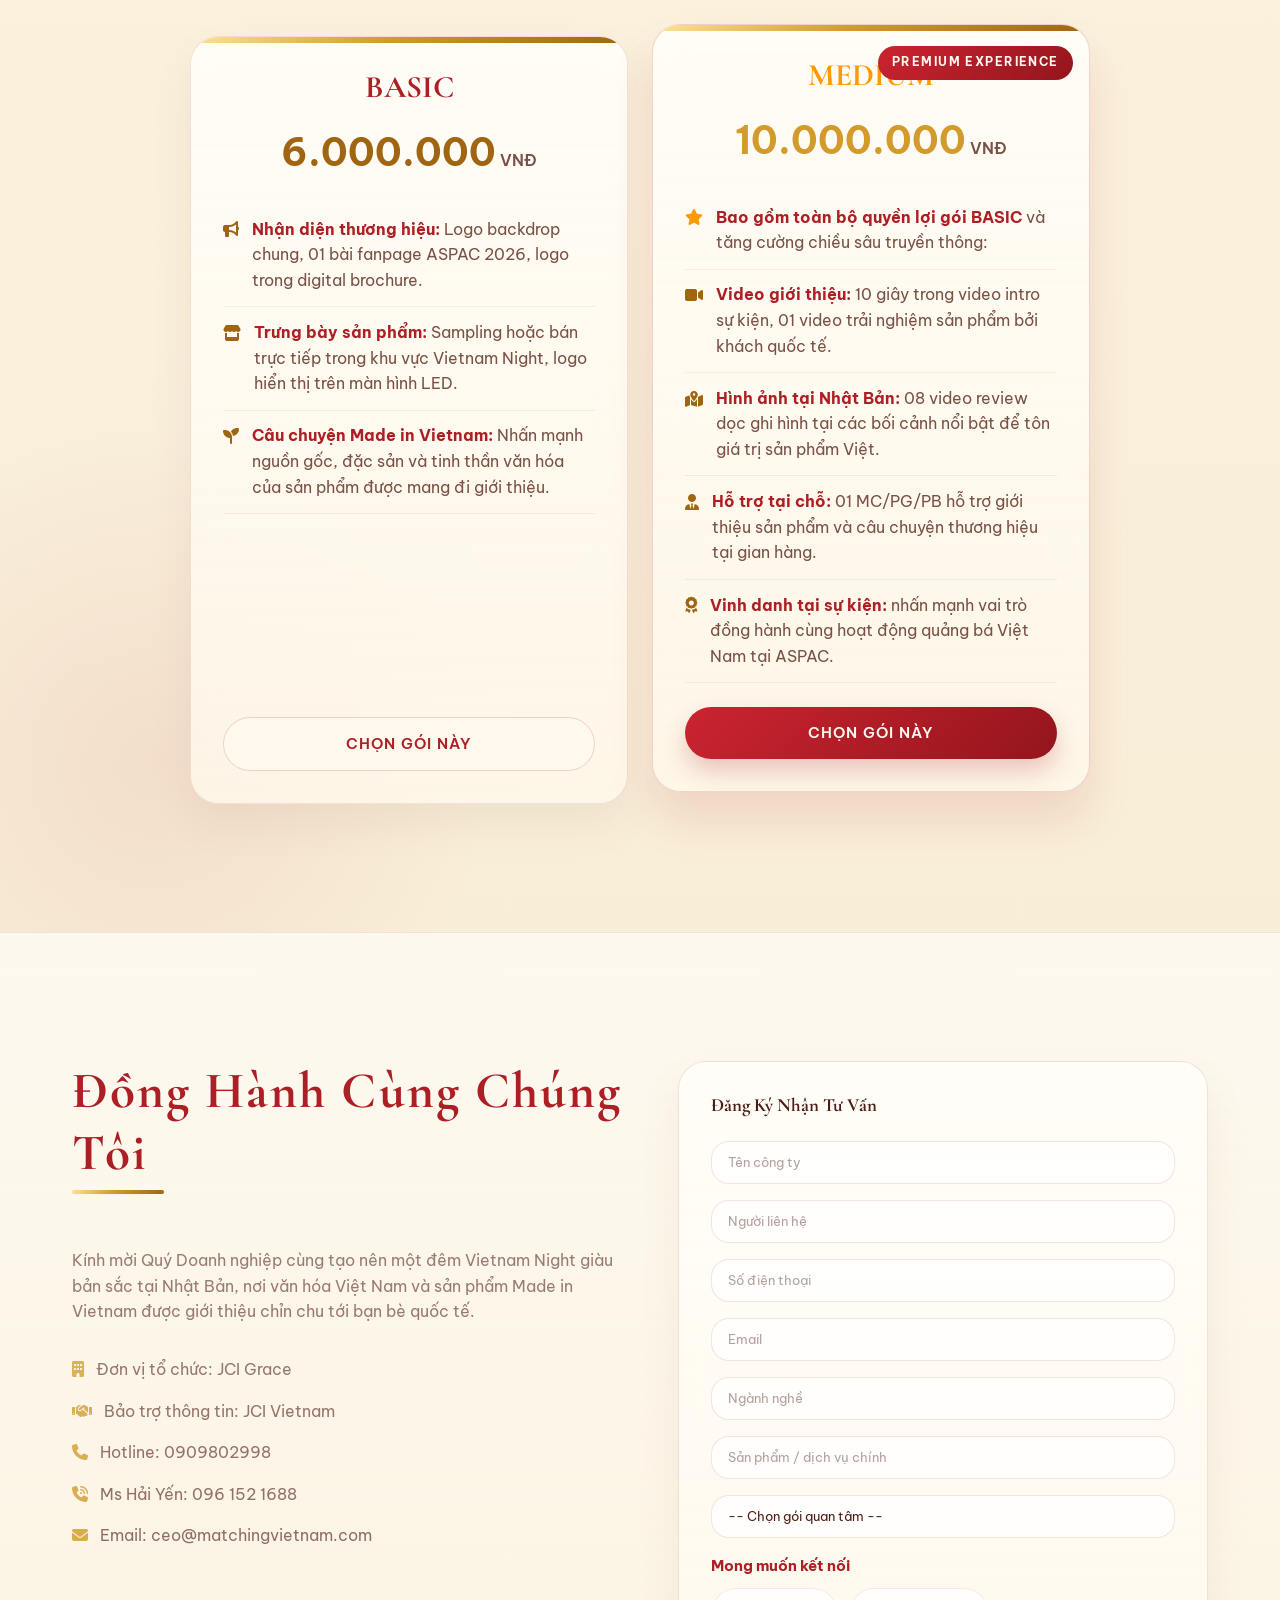
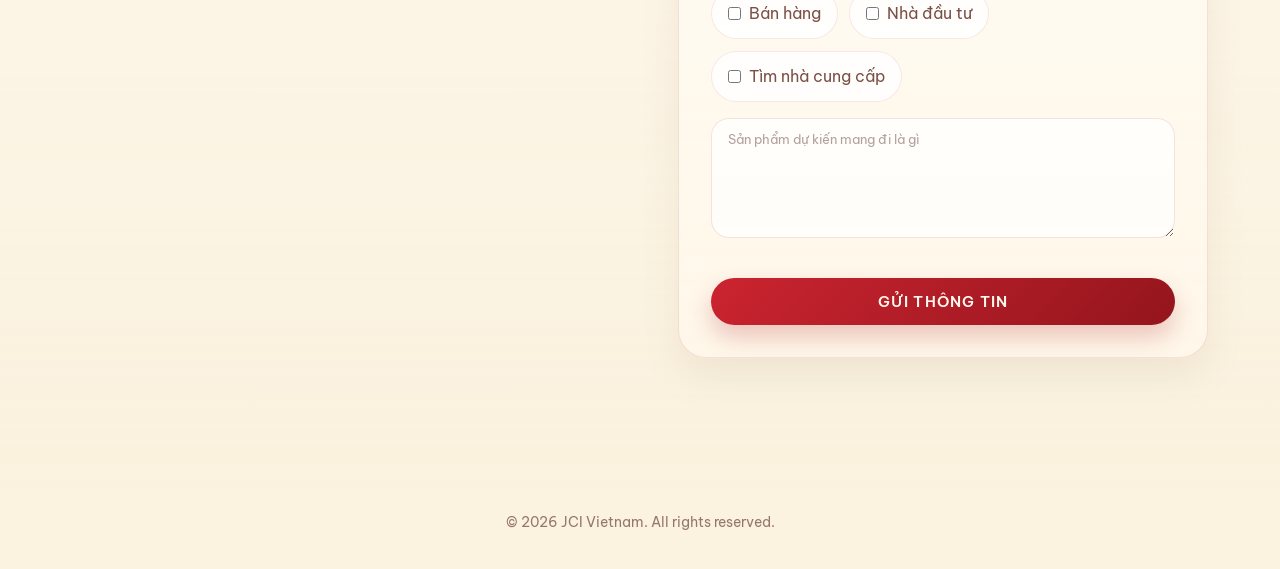
==== commit c11ad6ca: "Update sponsor messaging and lead form" ====
--- a/index.html
+++ b/index.html
@@ -4,12 +4,12 @@
     <meta charset="UTF-8">
     <meta name="viewport" content="width=device-width, initial-scale=1.0">
     <title>Vietnam Night 2026 - JCI ASPAC Niigata</title>
-    <meta name="description" id="metaDescription" content="Cơ hội vàng để giới thiệu sản phẩm và kết nối giao thương với hàng nghìn doanh nhân quốc tế tại Niigata, Nhật Bản.">
+    <meta name="description" id="metaDescription" content="Không gian truyền thông để giới thiệu văn hóa Việt Nam và sản phẩm Made in Vietnam tại Niigata, Nhật Bản.">
     <link rel="canonical" href="https://aspac2026.jci.vn/">
     <meta property="og:locale" content="vi_VN">
     <meta property="og:type" content="website">
     <meta property="og:title" id="ogTitle" content="Vietnam Night 2026 - JCI ASPAC Niigata">
-    <meta property="og:description" id="ogDescription" content="Cơ hội vàng để giới thiệu sản phẩm và kết nối giao thương với hàng nghìn doanh nhân quốc tế tại Niigata, Nhật Bản.">
+    <meta property="og:description" id="ogDescription" content="Không gian truyền thông để giới thiệu văn hóa Việt Nam và sản phẩm Made in Vietnam tại Niigata, Nhật Bản.">
     <meta property="og:url" content="https://aspac2026.jci.vn/">
     <meta property="og:site_name" content="Vietnam Night 2026">
     <meta property="og:image" content="https://aspac2026.jci.vn/assets/og-thumbnail.jpg">
@@ -20,7 +20,7 @@
     <meta property="og:image:alt" id="ogImageAlt" content="Vietnam Night 2026 hero background">
     <meta name="twitter:card" content="summary_large_image">
     <meta name="twitter:title" id="twitterTitle" content="Vietnam Night 2026 - JCI ASPAC Niigata">
-    <meta name="twitter:description" id="twitterDescription" content="Cơ hội vàng để giới thiệu sản phẩm và kết nối giao thương với hàng nghìn doanh nhân quốc tế tại Niigata, Nhật Bản.">
+    <meta name="twitter:description" id="twitterDescription" content="Không gian truyền thông để giới thiệu văn hóa Việt Nam và sản phẩm Made in Vietnam tại Niigata, Nhật Bản.">
     <meta name="twitter:image" content="https://aspac2026.jci.vn/assets/og-thumbnail.jpg">
     
     <!-- Google Fonts -->
@@ -37,6 +37,20 @@
 </head>
 <body>
     <div id="toastNotification" class="toast-notification" aria-live="polite" aria-atomic="true"></div>
+    <div class="result-modal" id="resultModal" aria-hidden="true">
+        <div class="result-modal-backdrop" id="resultModalBackdrop"></div>
+        <div class="result-modal-card" role="dialog" aria-modal="true" aria-labelledby="resultModalTitle">
+            <button type="button" class="result-modal-close" id="resultModalClose" aria-label="Close result popup">
+                <i class="fas fa-times"></i>
+            </button>
+            <div class="result-modal-icon" id="resultModalIcon">
+                <i class="fas fa-check"></i>
+            </div>
+            <h3 id="resultModalTitle">Kết quả gửi thông tin</h3>
+            <p id="resultModalMessage">Thông tin của bạn đã được gửi thành công.</p>
+            <button type="button" class="btn btn-primary" id="resultModalAction">Đóng</button>
+        </div>
+    </div>
 	
 	    <!-- Header -->
     <header class="header" id="header">
@@ -69,7 +83,7 @@
                 <div class="hero-kicker" id="heroKicker">Thư ngỏ kêu gọi đồng hành cùng</div>
                 <h1 class="hero-title" id="heroTitle">VIETNAM NIGHT 2026<br>ĐƯA THƯƠNG HIỆU VIỆT VƯƠN TẦM</h1>
                 <div class="hero-ribbon" id="heroRibbon">ASPAC JCI 2026 • NIIGATA, JAPAN</div>
-                <p class="hero-subtitle" id="heroSubtitle">Cơ hội vàng để giới thiệu sản phẩm và kết nối giao thương với hàng nghìn doanh nhân quốc tế tại Niigata, Nhật Bản.</p>
+                <p class="hero-subtitle" id="heroSubtitle">Không gian truyền thông nổi bật để giới thiệu văn hóa Việt Nam, sản phẩm Made in Vietnam và câu chuyện thương hiệu tới cộng đồng doanh nhân quốc tế tại Niigata, Nhật Bản.</p>
                 
                 <div class="hero-meta">
                     <span><i class="far fa-calendar-alt"></i> 13.06.2026</span>
@@ -102,18 +116,18 @@
             <div class="grid-3">
                 <div class="glass-card">
                     <div class="why-icon"><i class="fas fa-globe-asia"></i></div>
-                    <h3 id="whyCard1Title">Sân Chơi Quốc Tế</h3>
-                    <p id="whyCard1Body">Hội nghị ASPAC JCI quy tụ hàng nghìn doanh nhân, nhà lãnh đạo trẻ và nhà đầu tư từ hơn 40 quốc gia và vùng lãnh thổ.</p>
+                    <h3 id="whyCard1Title">Sân Khấu Văn Hóa Quốc Tế</h3>
+                    <p id="whyCard1Body">Vietnam Night là dịp để văn hóa Việt, câu chuyện vùng miền và sản phẩm Made in Vietnam xuất hiện trong một bối cảnh quốc tế giàu cảm xúc.</p>
                 </div>
                 <div class="glass-card">
                     <div class="why-icon"><i class="fas fa-crown"></i></div>
-                    <h3 id="whyCard2Title">Quảng Bá Di Sản</h3>
-                    <p id="whyCard2Body">Vietnam Night tôn vinh bản sắc Việt Nam thông qua âm nhạc, thời trang (Áo dài) và ẩm thực, gắn liền với thương hiệu của bạn.</p>
+                    <h3 id="whyCard2Title">Tôn Vinh Bản Sắc Việt</h3>
+                    <p id="whyCard2Body">Âm nhạc, áo dài, đặc sản và sản phẩm địa phương sẽ được kể lại bằng ngôn ngữ hình ảnh gần gũi, giúp thương hiệu gắn với tinh thần Việt Nam đương đại.</p>
                 </div>
                 <div class="glass-card">
                     <div class="why-icon"><i class="fas fa-network-wired"></i></div>
-                    <h3 id="whyCard3Title">Mạng Lưới Toàn Cầu</h3>
-                    <p id="whyCard3Body">JCI là mạng lưới hơn 200.000 thành viên tại 120 quốc gia. Cơ hội quý giá để mở rộng hợp tác toàn cầu.</p>
+                    <h3 id="whyCard3Title">Hiện Diện Đúng Khán Giả</h3>
+                    <p id="whyCard3Body">Chương trình tập trung tạo hiện diện thương hiệu chỉn chu, gần gũi và giàu thiện cảm với cộng đồng doanh nhân quốc tế tham dự ASPAC.</p>
                 </div>
             </div>
         </div>
@@ -125,19 +139,19 @@
             <h2 class="section-title" id="privilegesTitle">Quyền Lợi Đặc Quyền</h2>
             <div class="privileges-grid">
                 <div class="glass-card">
-                    <h3 class="text-gold" style="margin-bottom: 1.5rem;" id="privilegeCard1Title"><i class="fas fa-gem"></i> Gói Tài Trợ Sự Kiện (Hiện kim)</h3>
+                    <h3 class="text-gold" style="margin-bottom: 1.5rem;" id="privilegeCard1Title"><i class="fas fa-gem"></i> Gói Tài Trợ Truyền Thông Sự Kiện</h3>
                     <ul class="privilege-list">
-                        <li id="privilegeCard1Item1"><strong>Tầm nhìn toàn cầu:</strong> tham gia vào network lớn nhất thế giới về lãnh đạo trẻ, hiện diện trên các phương diện truyền thông tại Nhật Bản</li>
-                        <li id="privilegeCard1Item2"><strong>Truyền thông đa phương tiện:</strong> Trình chiếu Video giới thiệu doanh nghiệp (1-3 phút) tại sân khấu chính.</li>
-                        <li id="privilegeCard1Item3"><strong>Vị trí ưu tiên:</strong> Sở hữu gian hàng trưng bày sản phẩm tại khu vực trung tâm và được MC giới thiệu.</li>
-                    </ul>
-                </div>
-                <div class="glass-card">
-                    <h3 class="text-gold" style="margin-bottom: 1.5rem;" id="privilegeCard2Title"><i class="fas fa-box-open"></i> Gói Thương Hiệu Đồng Hành</h3>
+                        <li id="privilegeCard1Item1"><strong>Hiện diện thương hiệu:</strong> thương hiệu xuất hiện trong không gian Vietnam Night gắn với tinh thần văn hóa và sản phẩm Việt.</li>
+                        <li id="privilegeCard1Item2"><strong>Nội dung giới thiệu:</strong> có thể trình chiếu video, hình ảnh hoặc câu chuyện thương hiệu trong phần truyền thông của sự kiện.</li>
+                        <li id="privilegeCard1Item3"><strong>Khu vực trưng bày:</strong> ưu tiên sắp xếp vị trí giới thiệu sản phẩm và nhận giới thiệu tổng quan từ chương trình.</li>
+                    </ul>
+                </div>
+                <div class="glass-card">
+                    <h3 class="text-gold" style="margin-bottom: 1.5rem;" id="privilegeCard2Title"><i class="fas fa-box-open"></i> Gói Đồng Hành Sản Phẩm Việt</h3>
                     <ul class="privilege-list">
-                        <li id="privilegeCard2Item1"><strong>Trải nghiệm thực tế:</strong> Phát mẫu thử (sampling) hoặc bán sản phẩm trực tiếp cho khách quốc tế.</li>
-                        <li id="privilegeCard2Item2"><strong>Số hóa thương hiệu:</strong> Sở hữu gian hàng trực tuyến trên nền tảng matchingvietnam.com.</li>
-                        <li id="privilegeCard2Item3"><strong>Nội dung độc đáo:</strong> Nhận bộ video review sản phẩm thực hiện tại Nhật Bản.</li>
+                        <li id="privilegeCard2Item1"><strong>Trải nghiệm sản phẩm:</strong> trưng bày, giới thiệu, sampling hoặc bán trực tiếp các sản phẩm Made in Vietnam cho khách tham dự.</li>
+                        <li id="privilegeCard2Item2"><strong>Kể chuyện xuất xứ:</strong> nhấn mạnh nguồn gốc địa phương, chất liệu văn hóa và giá trị thương hiệu đằng sau từng sản phẩm.</li>
+                        <li id="privilegeCard2Item3"><strong>Tư liệu truyền thông:</strong> ghi nhận hình ảnh, nội dung trải nghiệm thực tế của sản phẩm trong bối cảnh tại Nhật Bản.</li>
                     </ul>
                 </div>
             </div>
@@ -149,8 +163,12 @@
         <div class="container text-center">
             <h3 class="text-gold" style="margin-bottom: 1rem;" id="supportTitle">HỖ TRỢ ĐẶC BIỆT TỪ BAN TỔ CHỨC</h3>
             <p style="color: var(--color-text-secondary); max-width: 800px; margin: 0 auto;" id="supportBody">
-                Mức phí tài trợ đã bao gồm <strong>chi phí vận chuyển</strong> hàng hóa sang Nhật Bản. Đội ngũ JCI Vietnam sẽ <strong>hỗ trợ quảng bá trực tiếp</strong> tại gian hàng và phủ sóng truyền thông trên <strong>Fanpage chính thức</strong>.
+                Chương trình ưu tiên <strong>quảng bá văn hóa Việt Nam và sản phẩm Made in Vietnam</strong> thông qua không gian trưng bày, truyền thông tại chỗ và hiện diện hình ảnh xuyên suốt Vietnam Night. Đội ngũ JCI Vietnam sẽ hỗ trợ điều phối và giới thiệu sản phẩm tại gian hàng.
             </p>
+            <div class="shipping-note glass-card" id="shippingNote">
+                <h4 id="shippingNoteTitle">Quy định vận chuyển sản phẩm</h4>
+                <p id="shippingNoteBody">Mỗi đơn vị đăng ký được hỗ trợ tối đa <strong>3kg sản phẩm</strong>. Phần phát sinh vượt mức sẽ tính thêm <strong>500.000 VNĐ/kg</strong> cho chi phí vận chuyển trọn gói.</p>
+            </div>
         </div>
     </section>
 
@@ -165,9 +183,9 @@
                     <h3 class="package-name">BASIC</h3>
                     <div class="package-price">6.000.000<span> VNĐ</span></div>
                     <ul class="package-features">
-                        <li id="basicFeature1"><i class="fas fa-bullhorn"></i> <span><strong>Branding & Quảng bá:</strong> Logo Backdrop chung, 01 bài Fanpage ASPAC 2026, Logo Digital Brochure, 01 gian hàng trên MatchingVietnam.com.</span></li>
-                        <li id="basicFeature2"><i class="fas fa-store"></i> <span><strong>National Night:</strong> Phát mẫu thử (Sampling) hoặc bán trực tiếp, Logo hiển thị trên màn hình LED.</span></li>
-                        <li id="basicFeature3"><i class="fas fa-handshake"></i> <span><strong>Kết nối:</strong> Tiếp cận trực tiếp 2000-3000 đại biểu, nhận danh bạ nội bộ JCI Vietnam.</span></li>
+                        <li id="basicFeature1"><i class="fas fa-bullhorn"></i> <span><strong>Nhận diện thương hiệu:</strong> Logo backdrop chung, 01 bài fanpage ASPAC 2026, logo trong digital brochure.</span></li>
+                        <li id="basicFeature2"><i class="fas fa-store"></i> <span><strong>Trưng bày sản phẩm:</strong> Sampling hoặc bán trực tiếp trong khu vực Vietnam Night, logo hiển thị trên màn hình LED.</span></li>
+                        <li id="basicFeature3"><i class="fas fa-seedling"></i> <span><strong>Câu chuyện Made in Vietnam:</strong> Nhấn mạnh nguồn gốc, đặc sản và tinh thần văn hóa của sản phẩm được mang đi giới thiệu.</span></li>
                     </ul>
                     <a href="#contact" class="btn btn-outline" id="basicCta">Chọn Gói Này</a>
                 </div>
@@ -178,11 +196,11 @@
                     <h3 class="package-name" style="color: #ff9900;">MEDIUM</h3>
                     <div class="package-price" style="color: var(--color-gold-main);">10.000.000<span> VNĐ</span></div>
                     <ul class="package-features">
-                        <li id="mediumFeature1"><i class="fas fa-star" style="color: #ff9900;"></i> <span><strong>Bao gồm toàn bộ quyền lợi gói BASIC</strong> và bổ sung:</span></li>
-                        <li id="mediumFeature2"><i class="fas fa-video"></i> <span><strong>Truyền thông video:</strong> 10s trong video intro sự kiện, 01 video khách hàng nước ngoài trải nghiệm sản phẩm.</span></li>
-                        <li id="mediumFeature3"><i class="fas fa-map-marked-alt"></i> <span><strong>Marketing bản địa:</strong> 08 video review dọc thực hiện tại các thắng cảnh nổi tiếng của Nhật Bản.</span></li>
-                        <li id="mediumFeature4"><i class="fas fa-user-tie"></i> <span><strong>Hỗ trợ chuyên nghiệp:</strong> 01 MC/PG/PB trực tiếp giới thiệu sản phẩm tại gian hàng.</span></li>
-                        <li id="mediumFeature5"><i class="fas fa-award"></i> <span><strong>Vinh danh:</strong> Tổ chức vinh danh nhà tài trợ trang trọng tại sự kiện.</span></li>
+                        <li id="mediumFeature1"><i class="fas fa-star" style="color: #ff9900;"></i> <span><strong>Bao gồm toàn bộ quyền lợi gói BASIC</strong> và tăng cường chiều sâu truyền thông:</span></li>
+                        <li id="mediumFeature2"><i class="fas fa-video"></i> <span><strong>Video giới thiệu:</strong> 10 giây trong video intro sự kiện, 01 video trải nghiệm sản phẩm bởi khách quốc tế.</span></li>
+                        <li id="mediumFeature3"><i class="fas fa-map-marked-alt"></i> <span><strong>Hình ảnh tại Nhật Bản:</strong> 08 video review dọc ghi hình tại các bối cảnh nổi bật để tôn giá trị sản phẩm Việt.</span></li>
+                        <li id="mediumFeature4"><i class="fas fa-user-tie"></i> <span><strong>Hỗ trợ tại chỗ:</strong> 01 MC/PG/PB hỗ trợ giới thiệu sản phẩm và câu chuyện thương hiệu tại gian hàng.</span></li>
+                        <li id="mediumFeature5"><i class="fas fa-award"></i> <span><strong>Vinh danh tại sự kiện:</strong> nhấn mạnh vai trò đồng hành cùng hoạt động quảng bá Việt Nam tại ASPAC.</span></li>
                     </ul>
                     <a href="#contact" class="btn btn-primary" id="mediumCta">Chọn Gói Này</a>
                 </div>
@@ -197,11 +215,12 @@
             <div class="contact-info">
                 <h2 class="section-title" style="text-align: left; left: 0; transform: none;" id="contactTitle">Đồng Hành Cùng Chúng Tôi</h2>
                 <style> .contact-info .section-title::after { left: 0; transform: none; } </style>
-                <p id="contactBody">Kính mời Quý Doanh nghiệp cùng tạo nên một đêm Vietnam Night bùng nổ tại Nhật Bản, khẳng định vị thế thương hiệu Việt trên trường quốc tế.</p>
+                <p id="contactBody">Kính mời Quý Doanh nghiệp cùng tạo nên một đêm Vietnam Night giàu bản sắc tại Nhật Bản, nơi văn hóa Việt Nam và sản phẩm Made in Vietnam được giới thiệu chỉn chu tới bạn bè quốc tế.</p>
                 <div style="margin-top: 2rem;">
                     <p id="contactOrg"><i class="fas fa-building text-gold"></i> Đơn vị tổ chức: JCI Grace</p>
                     <p id="contactSponsor"><i class="fas fa-handshake text-gold"></i> Bảo trợ thông tin: JCI Vietnam</p>
                     <p id="contactHotline"><i class="fas fa-phone text-gold"></i> Hotline: 0909802998</p>
+                    <p id="contactMsYen"><i class="fas fa-phone-volume text-gold"></i> Ms Hải Yến: 096 152 1688</p>
                     <p id="contactEmail"><i class="fas fa-envelope text-gold"></i> Email: ceo@matchingvietnam.com</p>
                 </div>
             </div>
@@ -210,13 +229,22 @@
                 <h3 style="margin-bottom: 1.5rem;" id="formTitle">Đăng Ký Nhận Tư Vấn</h3>
                 <form id="leadForm">
                     <div class="form-group">
-                        <input type="text" id="name" class="form-control" placeholder="Tên Doanh Nghiệp / Người liên hệ" required>
+                        <input type="text" id="company" class="form-control" placeholder="Tên công ty" required>
+                    </div>
+                    <div class="form-group">
+                        <input type="text" id="name" class="form-control" placeholder="Người liên hệ" required>
                     </div>
                     <div class="form-group">
                         <input type="tel" id="phone" class="form-control" placeholder="Số điện thoại" required>
                     </div>
                     <div class="form-group">
                         <input type="email" id="email" class="form-control" placeholder="Email">
+                    </div>
+                    <div class="form-group">
+                        <input type="text" id="industry" class="form-control" placeholder="Ngành nghề">
+                    </div>
+                    <div class="form-group">
+                        <input type="text" id="product" class="form-control" placeholder="Sản phẩm / dịch vụ chính">
                     </div>
                     <div class="form-group">
                         <select id="package" class="form-control" style="appearance: none; background-image: url('data:image/svg+xml;utf8,<svg fill=\"white\" height=\"24\" viewBox=\"0 0 24 24\" width=\"24\" xmlns=\"http://www.w3.org/2000/svg\"><path d=\"M7 10l5 5 5-5z\"/></svg>'); background-repeat: no-repeat; background-position-x: 95%; background-position-y: 50%;">
@@ -225,6 +253,17 @@
                             <option value="basic" id="packageOptionBasic" style="color: black;">Gói Basic (6.000.000 VNĐ)</option>
                         </select>
                     </div>
+                    <div class="form-group">
+                        <label class="form-label" id="connectionGoalsLabel">Mong muốn kết nối</label>
+                        <div class="checkbox-group" id="connectionGoalsGroup">
+                            <label class="checkbox-pill"><input type="checkbox" name="connectionGoals" value="Bán hàng"> <span id="connectionGoalSales">Bán hàng</span></label>
+                            <label class="checkbox-pill"><input type="checkbox" name="connectionGoals" value="Nhà đầu tư"> <span id="connectionGoalInvestor">Nhà đầu tư</span></label>
+                            <label class="checkbox-pill"><input type="checkbox" name="connectionGoals" value="Tìm nhà cung cấp"> <span id="connectionGoalSupplier">Tìm nhà cung cấp</span></label>
+                        </div>
+                    </div>
+                    <div class="form-group">
+                        <textarea id="plannedProducts" class="form-control form-textarea" placeholder="Sản phẩm dự kiến mang đi là gì"></textarea>
+                    </div>
                     <button type="submit" class="btn btn-primary" style="width: 100%; margin-top: 1rem;" id="submitBtn">GỬI THÔNG TIN</button>
                     
                     <div id="formMessage" class="form-message"></div>
--- a/css/style.css
+++ b/css/style.css
@@ -199,7 +199,7 @@
 
 .hero-title {
   margin-bottom: 0.8rem;
-  font-size: clamp(4rem, 8vw, 7rem);
+  font-size: 4rem;
   line-height: 0.92;
   text-transform: uppercase;
   letter-spacing: 0.05em;
@@ -499,6 +499,22 @@
   color: var(--color-red-accent);
 }
 
+.shipping-note {
+  max-width: 860px;
+  margin: 1.5rem auto 0;
+  text-align: left;
+}
+
+.shipping-note h4 {
+  margin-bottom: 0.6rem;
+  color: var(--color-red-accent);
+  font-size: 1.4rem;
+}
+
+.shipping-note p {
+  color: var(--color-text-secondary);
+}
+
 .contact-section {
   background: linear-gradient(180deg, rgba(255, 249, 238, 0.68), rgba(251, 242, 223, 0.95));
   border-top: 1px solid rgba(171, 31, 37, 0.08);
@@ -517,6 +533,49 @@
 
 .contact-info p i {
   margin-right: 0.5rem;
+}
+
+.form-label {
+  display: block;
+  margin-bottom: 0.65rem;
+  font-size: 0.92rem;
+  font-weight: 700;
+  color: var(--color-red-accent);
+}
+
+.checkbox-group {
+  display: flex;
+  flex-wrap: wrap;
+  gap: 0.7rem;
+}
+
+.checkbox-pill {
+  position: relative;
+  display: inline-flex;
+  align-items: center;
+  gap: 0.5rem;
+  padding: 0.75rem 1rem;
+  border-radius: 999px;
+  background: rgba(255, 255, 255, 0.78);
+  border: 1px solid rgba(171, 31, 37, 0.1);
+  color: var(--color-text-secondary);
+  cursor: pointer;
+  transition: border-color var(--transition-fast), box-shadow var(--transition-fast), transform var(--transition-fast);
+}
+
+.checkbox-pill:hover {
+  transform: translateY(-1px);
+  border-color: rgba(210, 155, 44, 0.5);
+  box-shadow: 0 12px 22px rgba(132, 74, 48, 0.08);
+}
+
+.checkbox-pill input {
+  accent-color: var(--color-red-accent);
+}
+
+.form-textarea {
+  min-height: 120px;
+  resize: vertical;
 }
 
 .footer {
@@ -582,6 +641,78 @@
   border-color: rgba(171, 31, 37, 0.18);
 }
 
+.result-modal {
+  position: fixed;
+  inset: 0;
+  z-index: 1300;
+  display: none;
+}
+
+.result-modal.is-open {
+  display: block;
+}
+
+.result-modal-backdrop {
+  position: absolute;
+  inset: 0;
+  background: rgba(75, 31, 24, 0.34);
+  backdrop-filter: blur(6px);
+  -webkit-backdrop-filter: blur(6px);
+}
+
+.result-modal-card {
+  position: relative;
+  width: min(480px, calc(100vw - 32px));
+  margin: 10vh auto 0;
+  padding: 2rem 1.6rem 1.5rem;
+  border-radius: 30px;
+  background: rgba(255, 251, 245, 0.98);
+  border: 1px solid rgba(171, 31, 37, 0.12);
+  box-shadow: 0 28px 60px rgba(75, 31, 24, 0.22);
+  text-align: center;
+}
+
+.result-modal-close {
+  position: absolute;
+  top: 0.9rem;
+  right: 0.9rem;
+  width: 38px;
+  height: 38px;
+  border: none;
+  border-radius: 50%;
+  background: rgba(171, 31, 37, 0.08);
+  color: var(--color-red-accent);
+  cursor: pointer;
+}
+
+.result-modal-icon {
+  width: 72px;
+  height: 72px;
+  margin: 0 auto 1rem;
+  border-radius: 50%;
+  display: grid;
+  place-items: center;
+  font-size: 1.8rem;
+  background: rgba(40, 95, 61, 0.12);
+  color: var(--color-green-accent);
+}
+
+.result-modal-card.is-error .result-modal-icon {
+  background: rgba(171, 31, 37, 0.1);
+  color: var(--color-red-accent);
+}
+
+.result-modal-card h3 {
+  margin-bottom: 0.75rem;
+  color: var(--color-red-accent);
+  font-size: 2rem;
+}
+
+.result-modal-card p {
+  margin-bottom: 1.25rem;
+  color: var(--color-text-secondary);
+}
+
 .mobile-menu-btn {
   display: none;
   background: transparent;
@@ -658,7 +789,7 @@
   }
 
   .hero-title {
-    font-size: clamp(2.9rem, 14vw, 4.8rem);
+    font-size: 3rem;
   }
 
   .hero-kicker {
@@ -694,4 +825,9 @@
     min-width: 0;
     max-width: none;
   }
-}
+
+  .result-modal-card {
+    margin-top: 12vh;
+    padding: 1.7rem 1.2rem 1.4rem;
+  }
+}
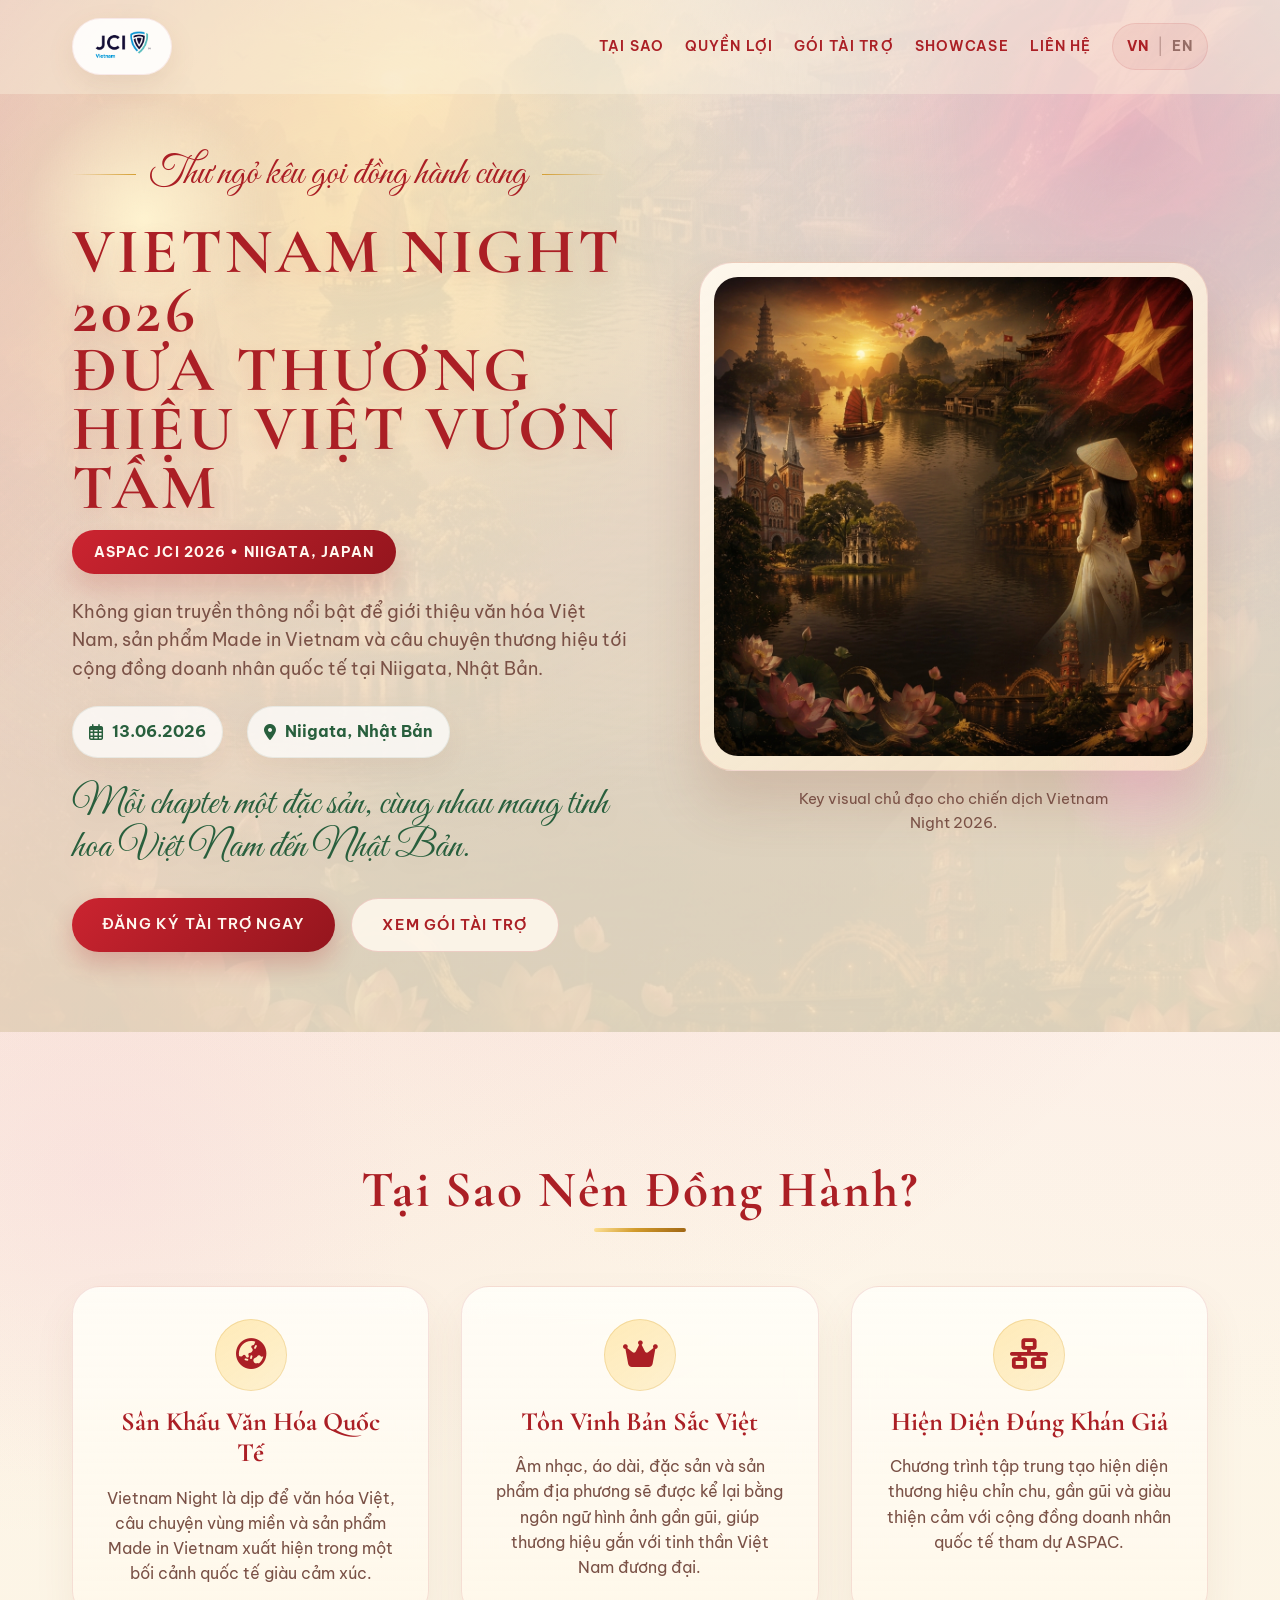
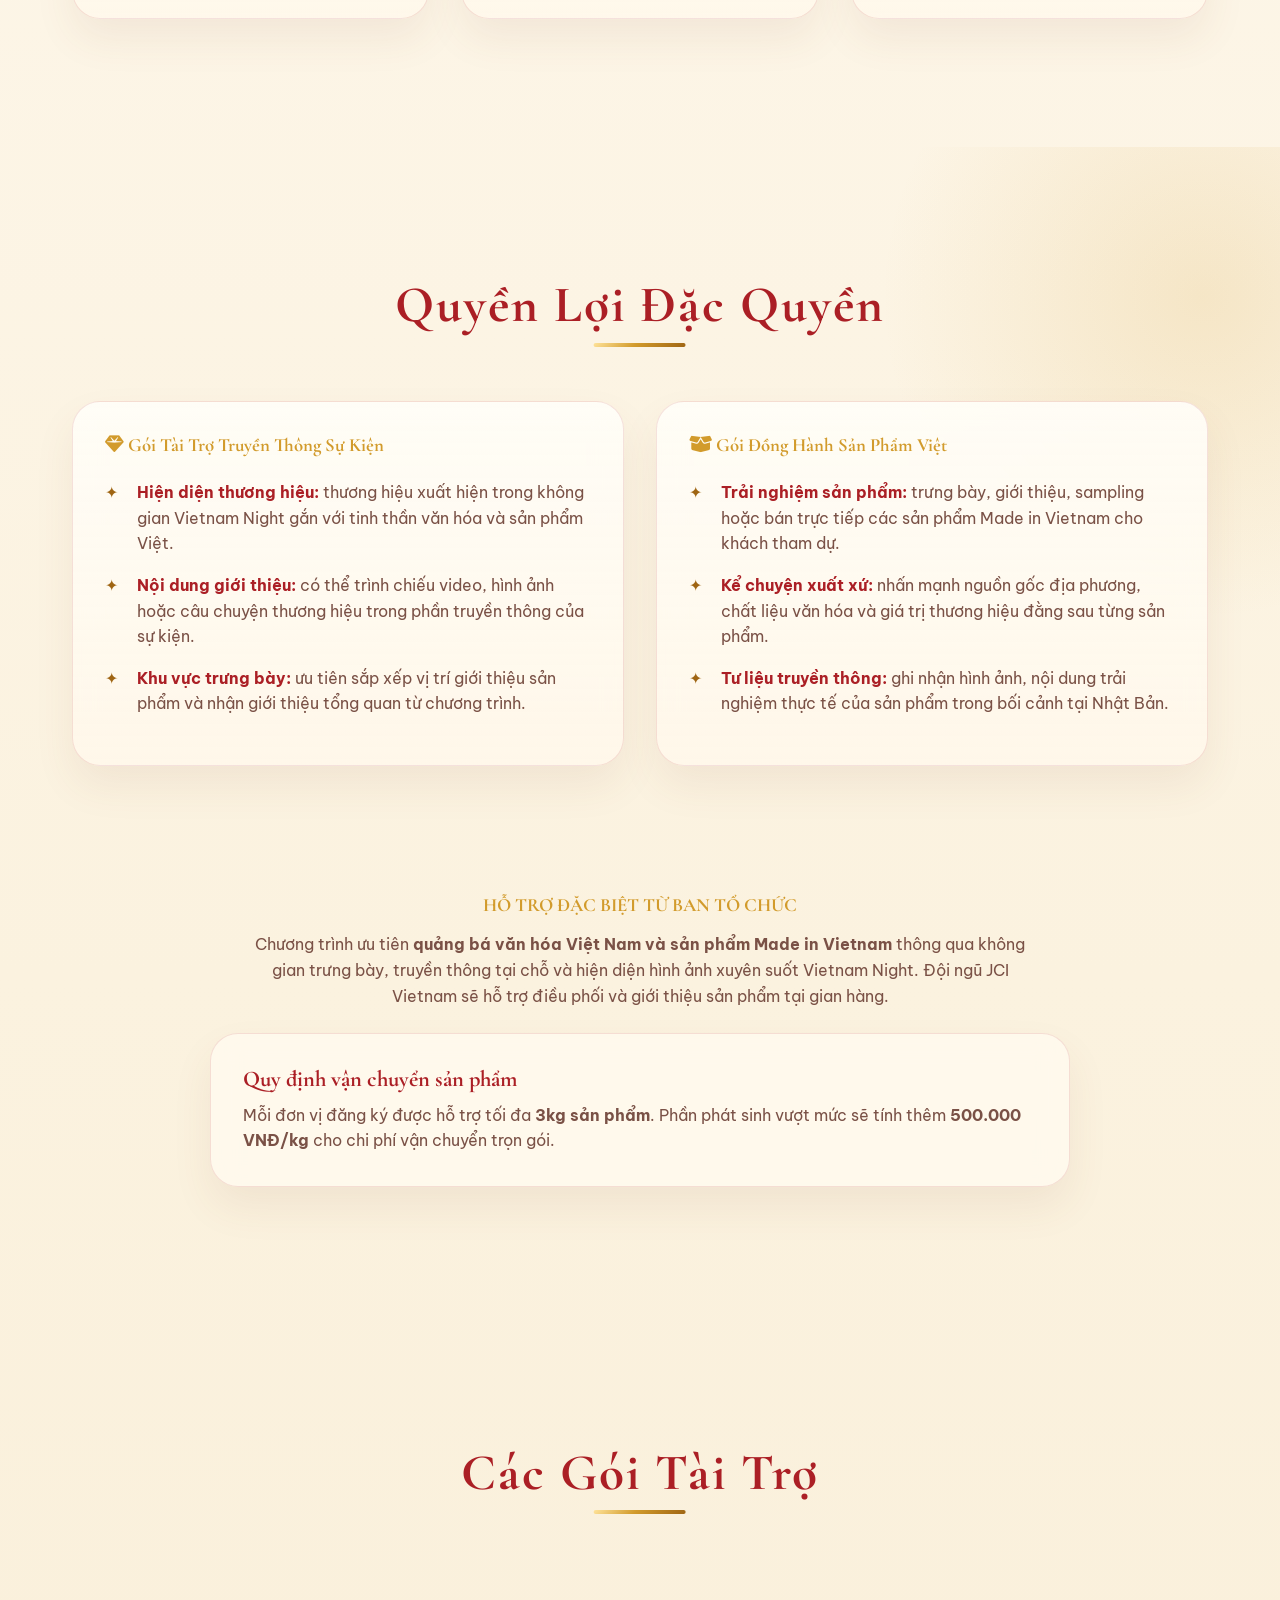
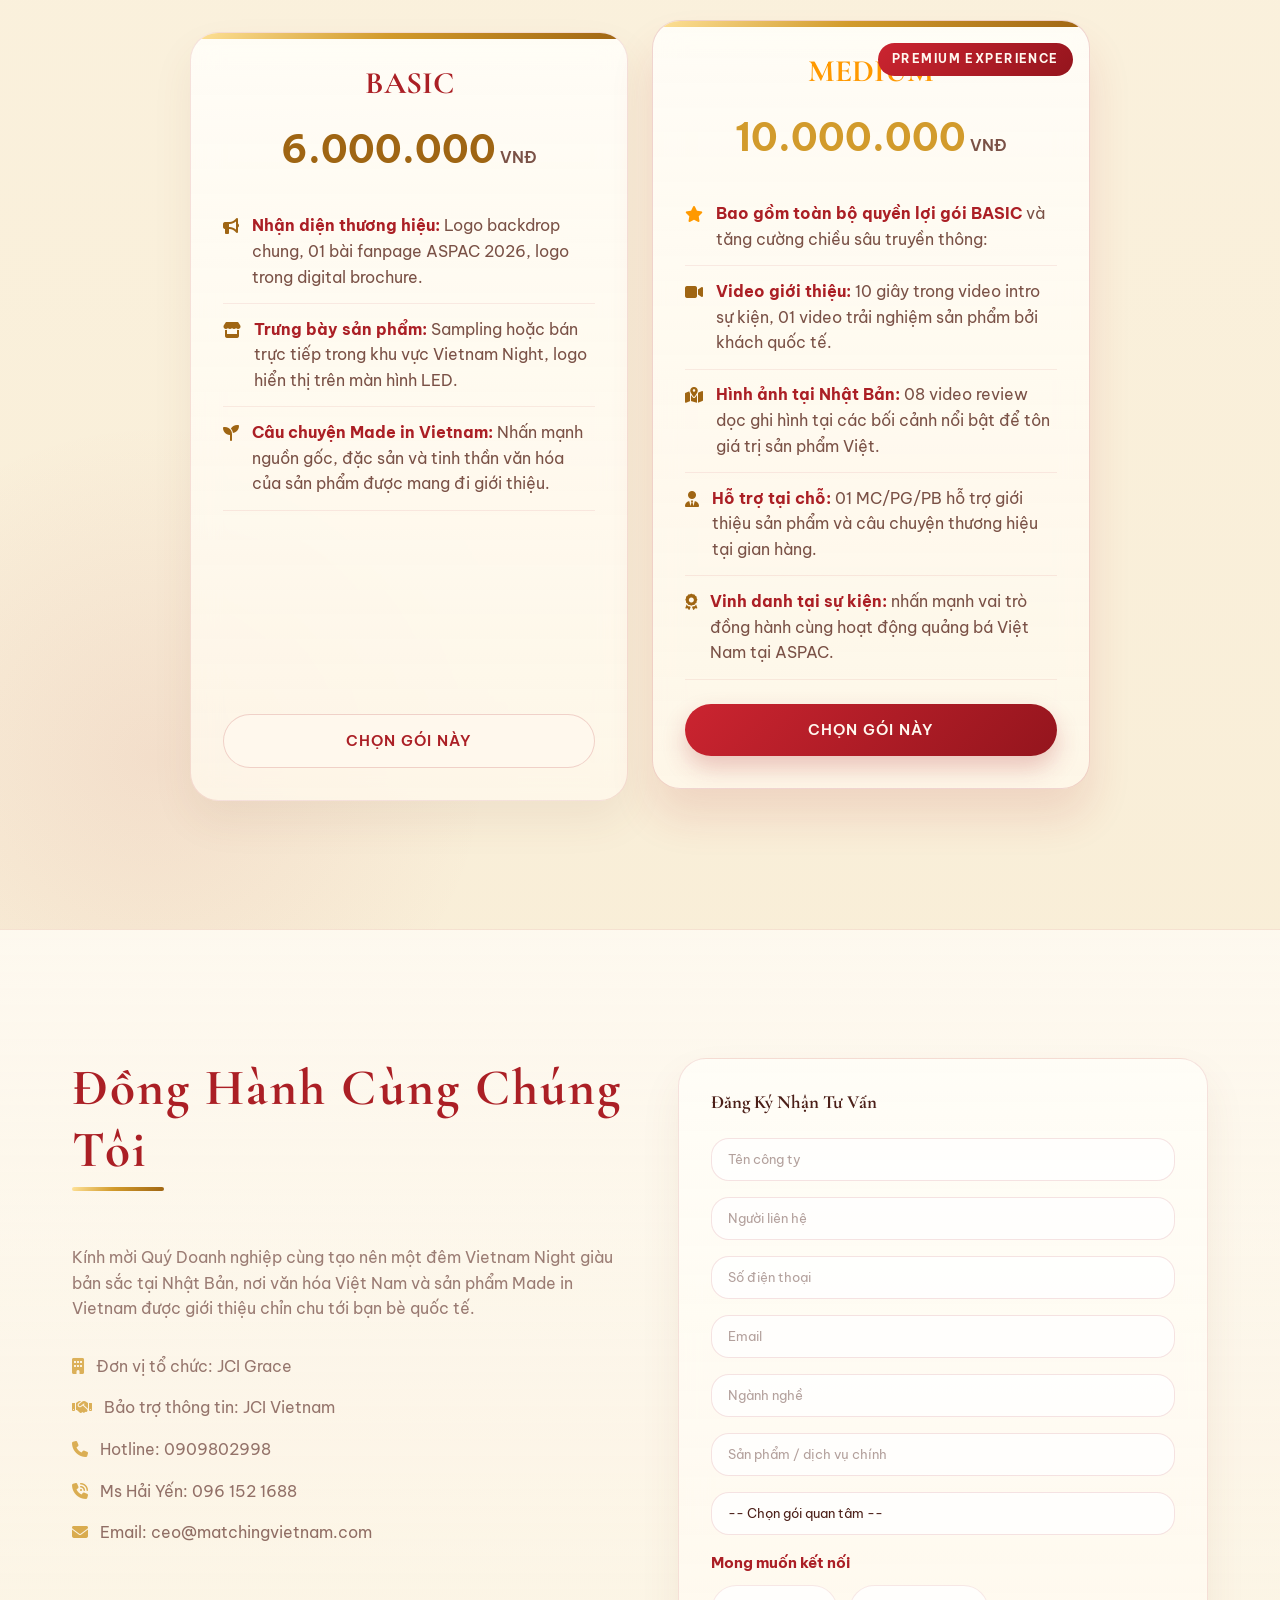
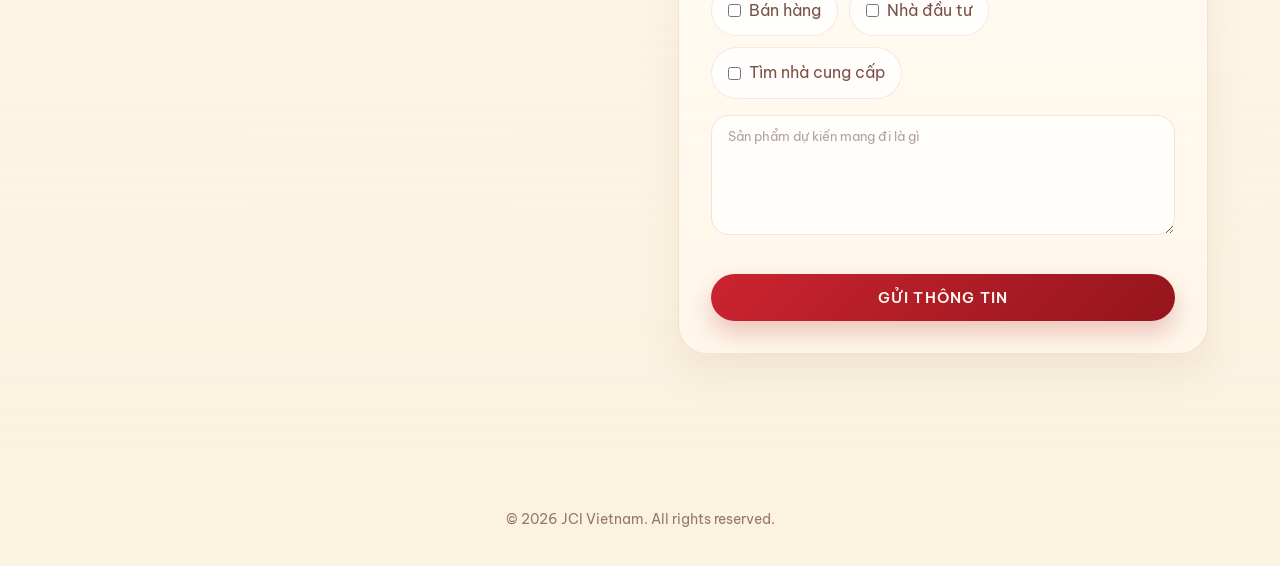
==== commit 3a907188: "Use no-text hero visual" ====
--- a/index.html
+++ b/index.html
@@ -102,7 +102,7 @@
 
             <div class="hero-visual">
                 <div class="hero-poster-frame">
-                    <img src="keyvisual.jpg" alt="Vietnam Night 2026 key visual" class="hero-poster">
+                    <img src="assets/hero-bg-notext.png" alt="Vietnam Night 2026 key visual background" class="hero-poster">
                 </div>
                 <div class="hero-poster-note" id="heroPosterNote">Key visual chủ đạo cho chiến dịch Vietnam Night 2026.</div>
             </div>
--- a/css/style.css
+++ b/css/style.css
@@ -145,7 +145,7 @@
 .hero::after {
   background:
     linear-gradient(105deg, rgba(171, 31, 37, 0.88) 0%, rgba(171, 31, 37, 0.56) 18%, transparent 40%),
-    url('../keyvisual.jpg') right center / cover no-repeat;
+    url('../assets/hero-bg-notext.png') right center / cover no-repeat;
   opacity: 0.12;
   mix-blend-mode: multiply;
 }
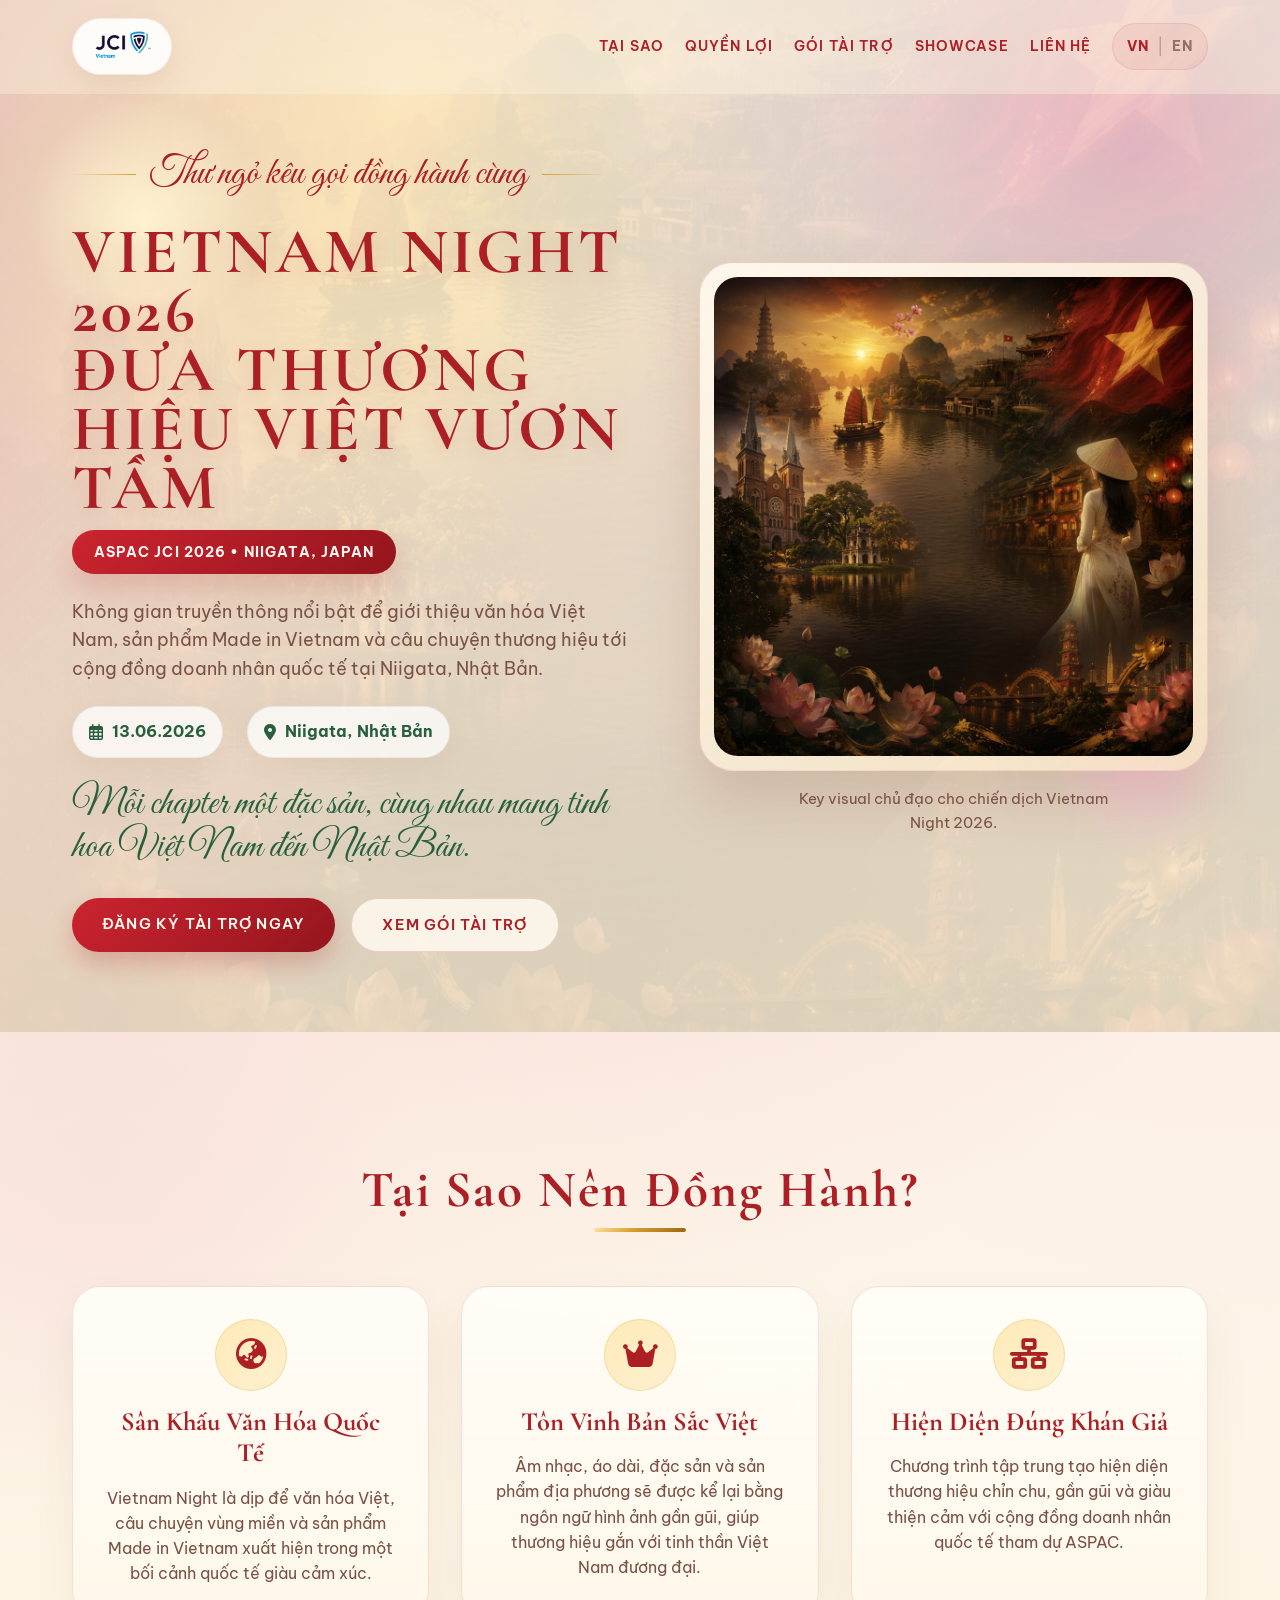
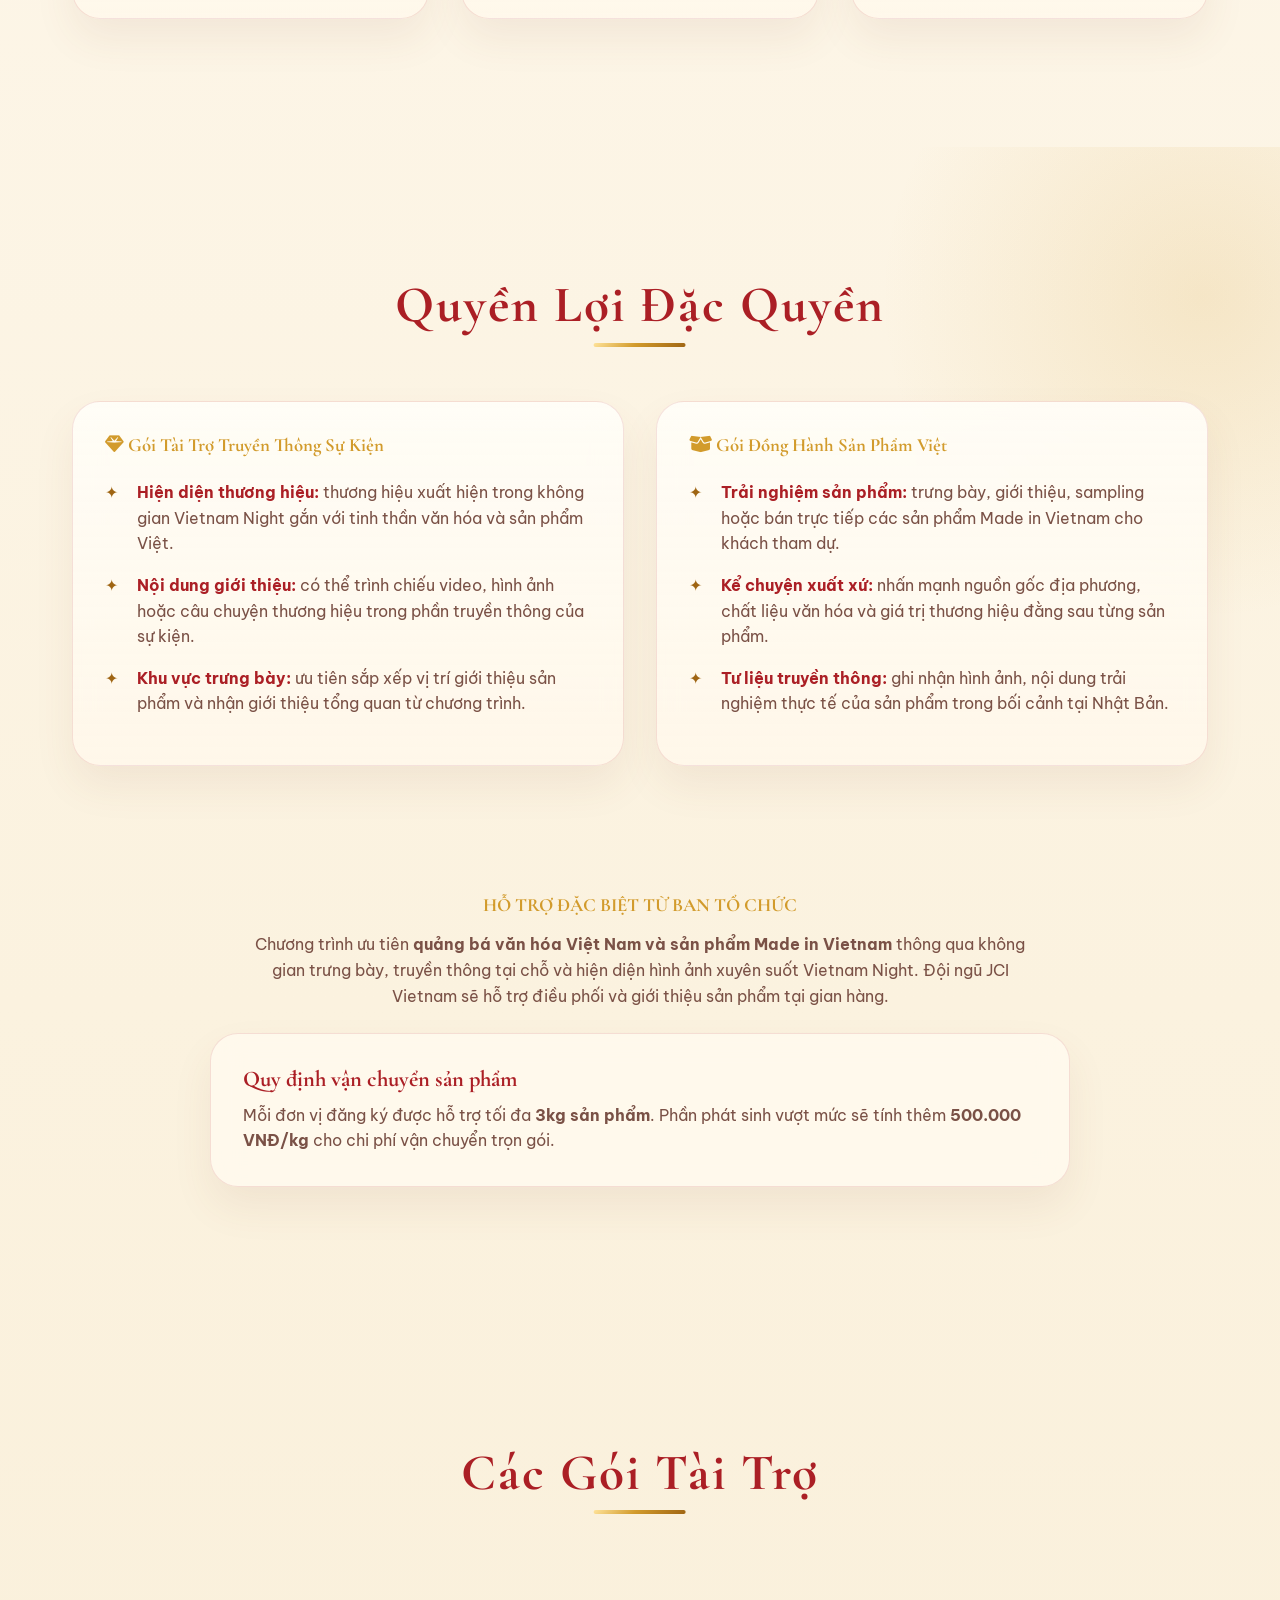
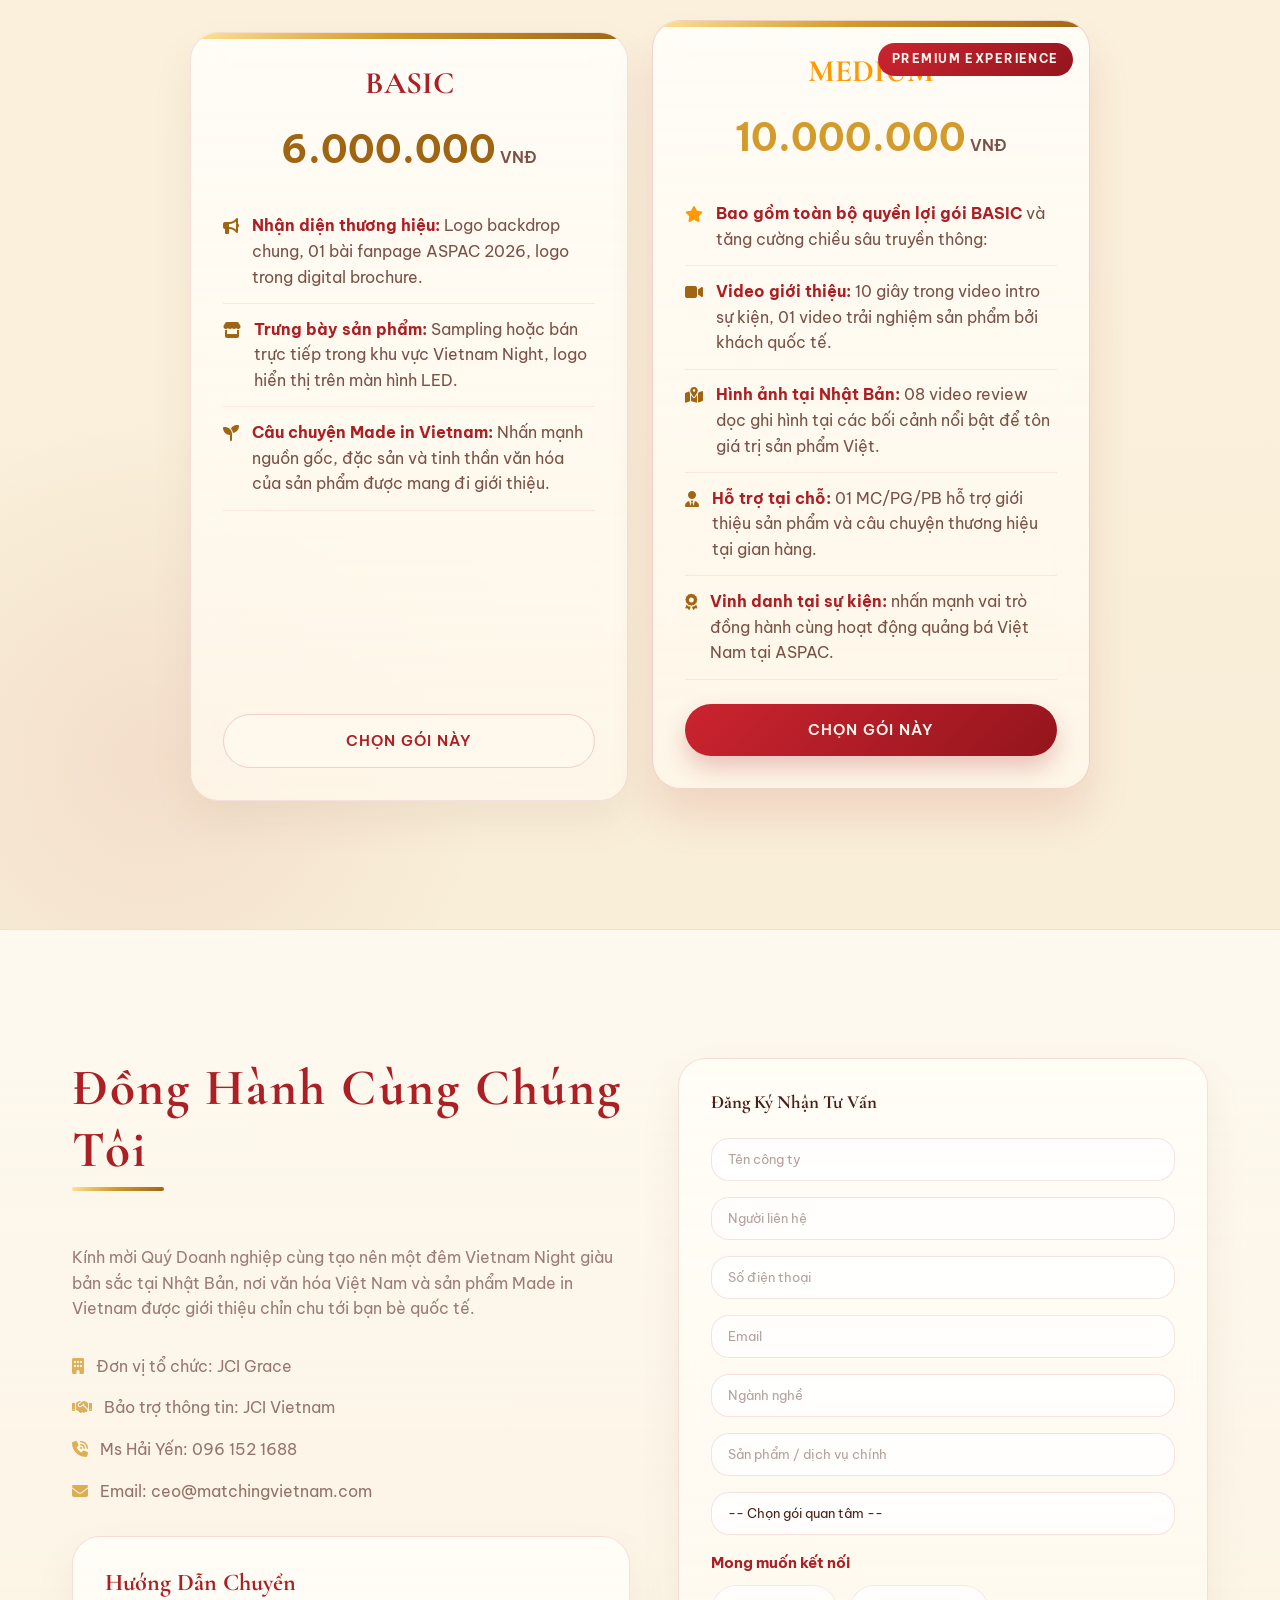
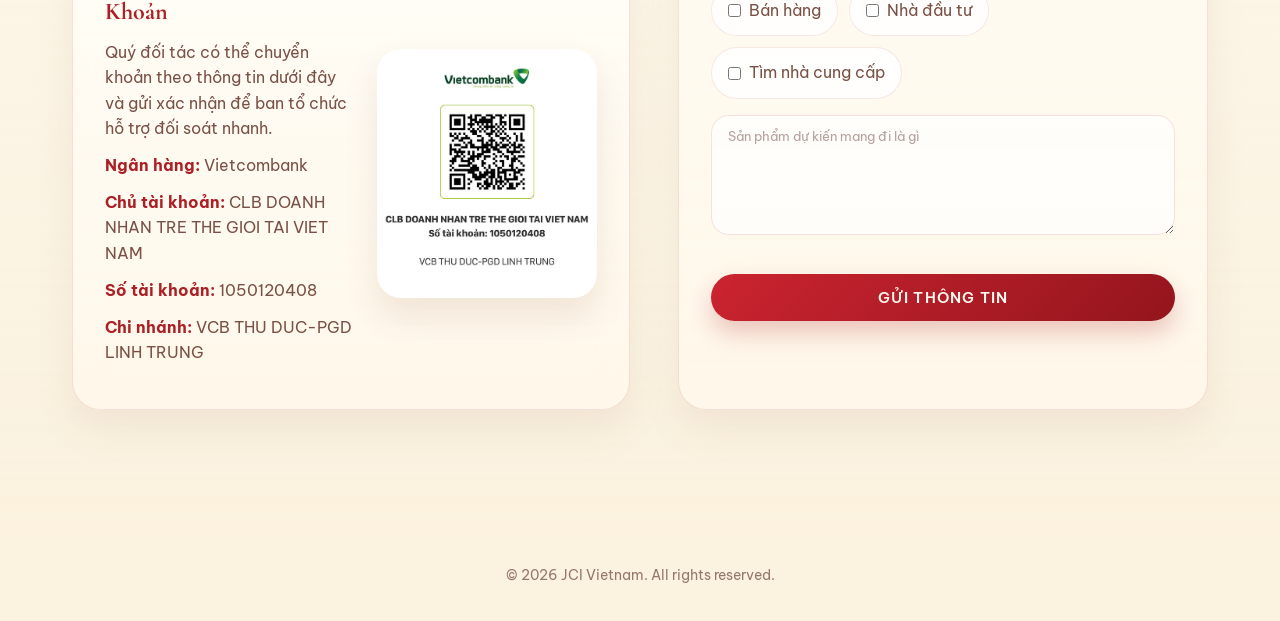
==== commit 39b068b2: "Add transfer instructions and QR code" ====
--- a/index.html
+++ b/index.html
@@ -219,9 +219,21 @@
                 <div style="margin-top: 2rem;">
                     <p id="contactOrg"><i class="fas fa-building text-gold"></i> Đơn vị tổ chức: JCI Grace</p>
                     <p id="contactSponsor"><i class="fas fa-handshake text-gold"></i> Bảo trợ thông tin: JCI Vietnam</p>
-                    <p id="contactHotline"><i class="fas fa-phone text-gold"></i> Hotline: 0909802998</p>
                     <p id="contactMsYen"><i class="fas fa-phone-volume text-gold"></i> Ms Hải Yến: 096 152 1688</p>
                     <p id="contactEmail"><i class="fas fa-envelope text-gold"></i> Email: ceo@matchingvietnam.com</p>
+                </div>
+                <div class="transfer-card glass-card" id="transferCard">
+                    <div class="transfer-copy">
+                        <h3 id="transferTitle">Hướng Dẫn Chuyển Khoản</h3>
+                        <p id="transferBody">Quý đối tác có thể chuyển khoản theo thông tin dưới đây và gửi xác nhận để ban tổ chức hỗ trợ đối soát nhanh.</p>
+                        <p id="transferBank"><strong>Ngân hàng:</strong> Vietcombank</p>
+                        <p id="transferAccountName"><strong>Chủ tài khoản:</strong> CLB DOANH NHAN TRE THE GIOI TAI VIET NAM</p>
+                        <p id="transferAccountNumber"><strong>Số tài khoản:</strong> 1050120408</p>
+                        <p id="transferBranch"><strong>Chi nhánh:</strong> VCB THU DUC-PGD LINH TRUNG</p>
+                    </div>
+                    <div class="transfer-qr">
+                        <img src="qr.jpg" alt="QR chuyển khoản Vietcombank" id="transferQrImage">
+                    </div>
                 </div>
             </div>
             
--- a/css/style.css
+++ b/css/style.css
@@ -533,6 +533,40 @@
 
 .contact-info p i {
   margin-right: 0.5rem;
+}
+
+.transfer-card {
+  margin-top: 2rem;
+  display: grid;
+  grid-template-columns: minmax(0, 1.15fr) minmax(220px, 0.85fr);
+  gap: 1.5rem;
+  align-items: center;
+}
+
+.transfer-card h3 {
+  margin-bottom: 0.8rem;
+  color: var(--color-red-accent);
+  font-size: 1.5rem;
+}
+
+.transfer-card p {
+  margin-bottom: 0.7rem;
+}
+
+.transfer-card strong {
+  color: var(--color-red-accent);
+}
+
+.transfer-qr {
+  display: flex;
+  justify-content: center;
+}
+
+.transfer-qr img {
+  width: min(100%, 280px);
+  border-radius: 24px;
+  background: #fff;
+  box-shadow: 0 18px 34px rgba(132, 74, 48, 0.12);
 }
 
 .form-label {
@@ -726,7 +760,8 @@
 @media (max-width: 1024px) {
   .hero-shell,
   .contact-grid,
-  .privileges-grid {
+  .privileges-grid,
+  .transfer-card {
     grid-template-columns: 1fr;
   }
 
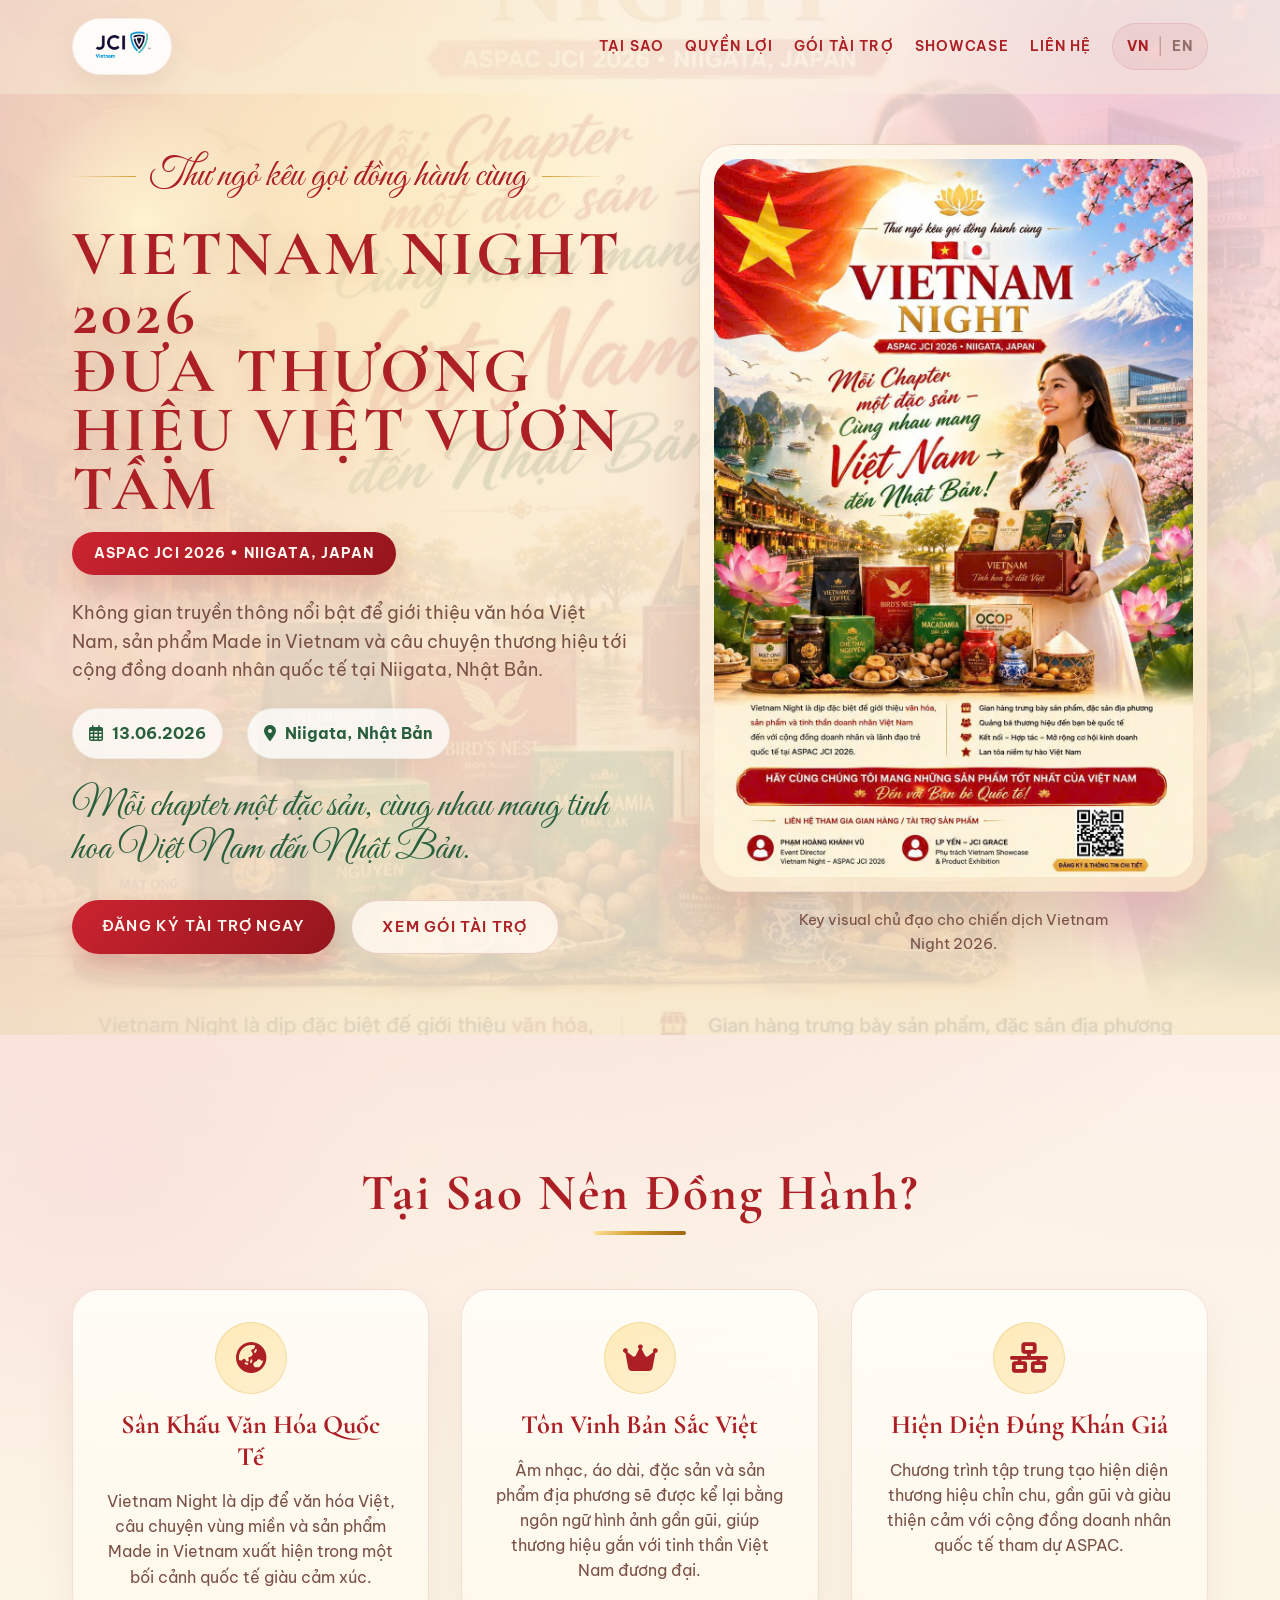
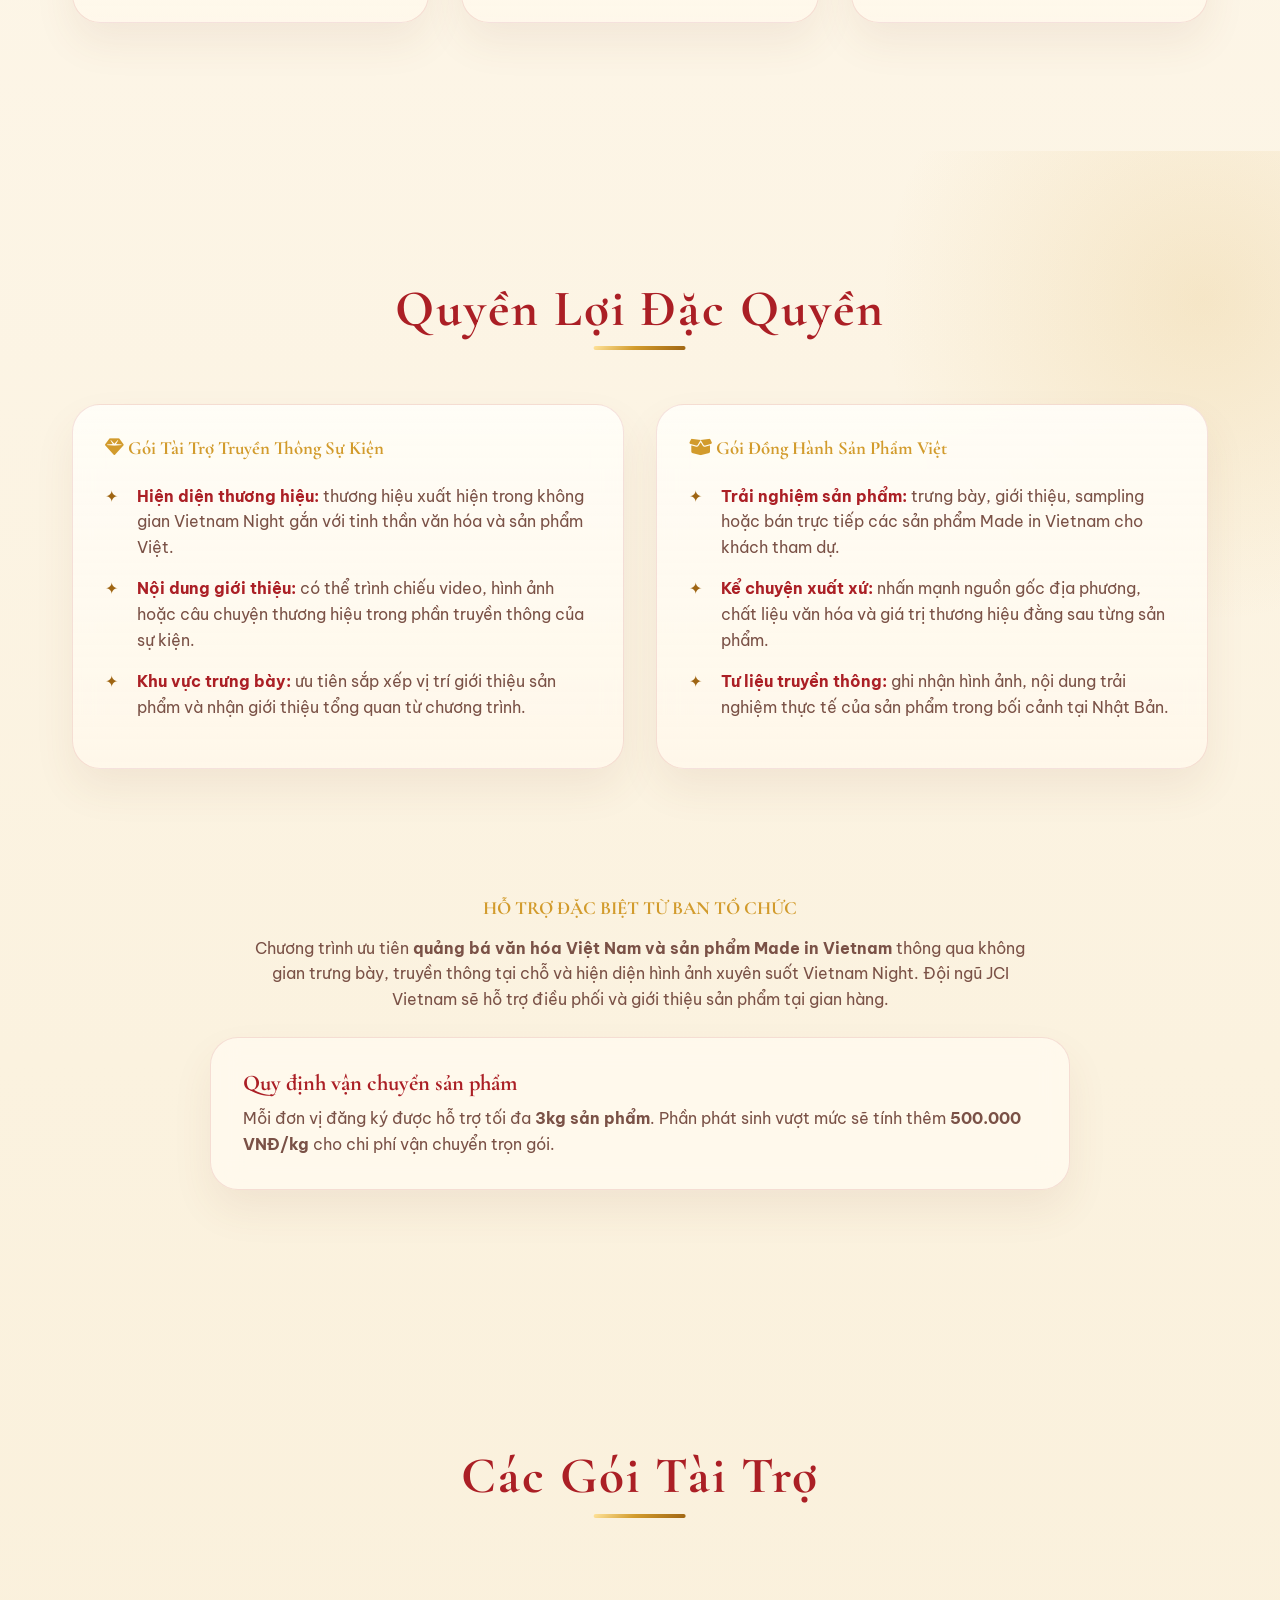
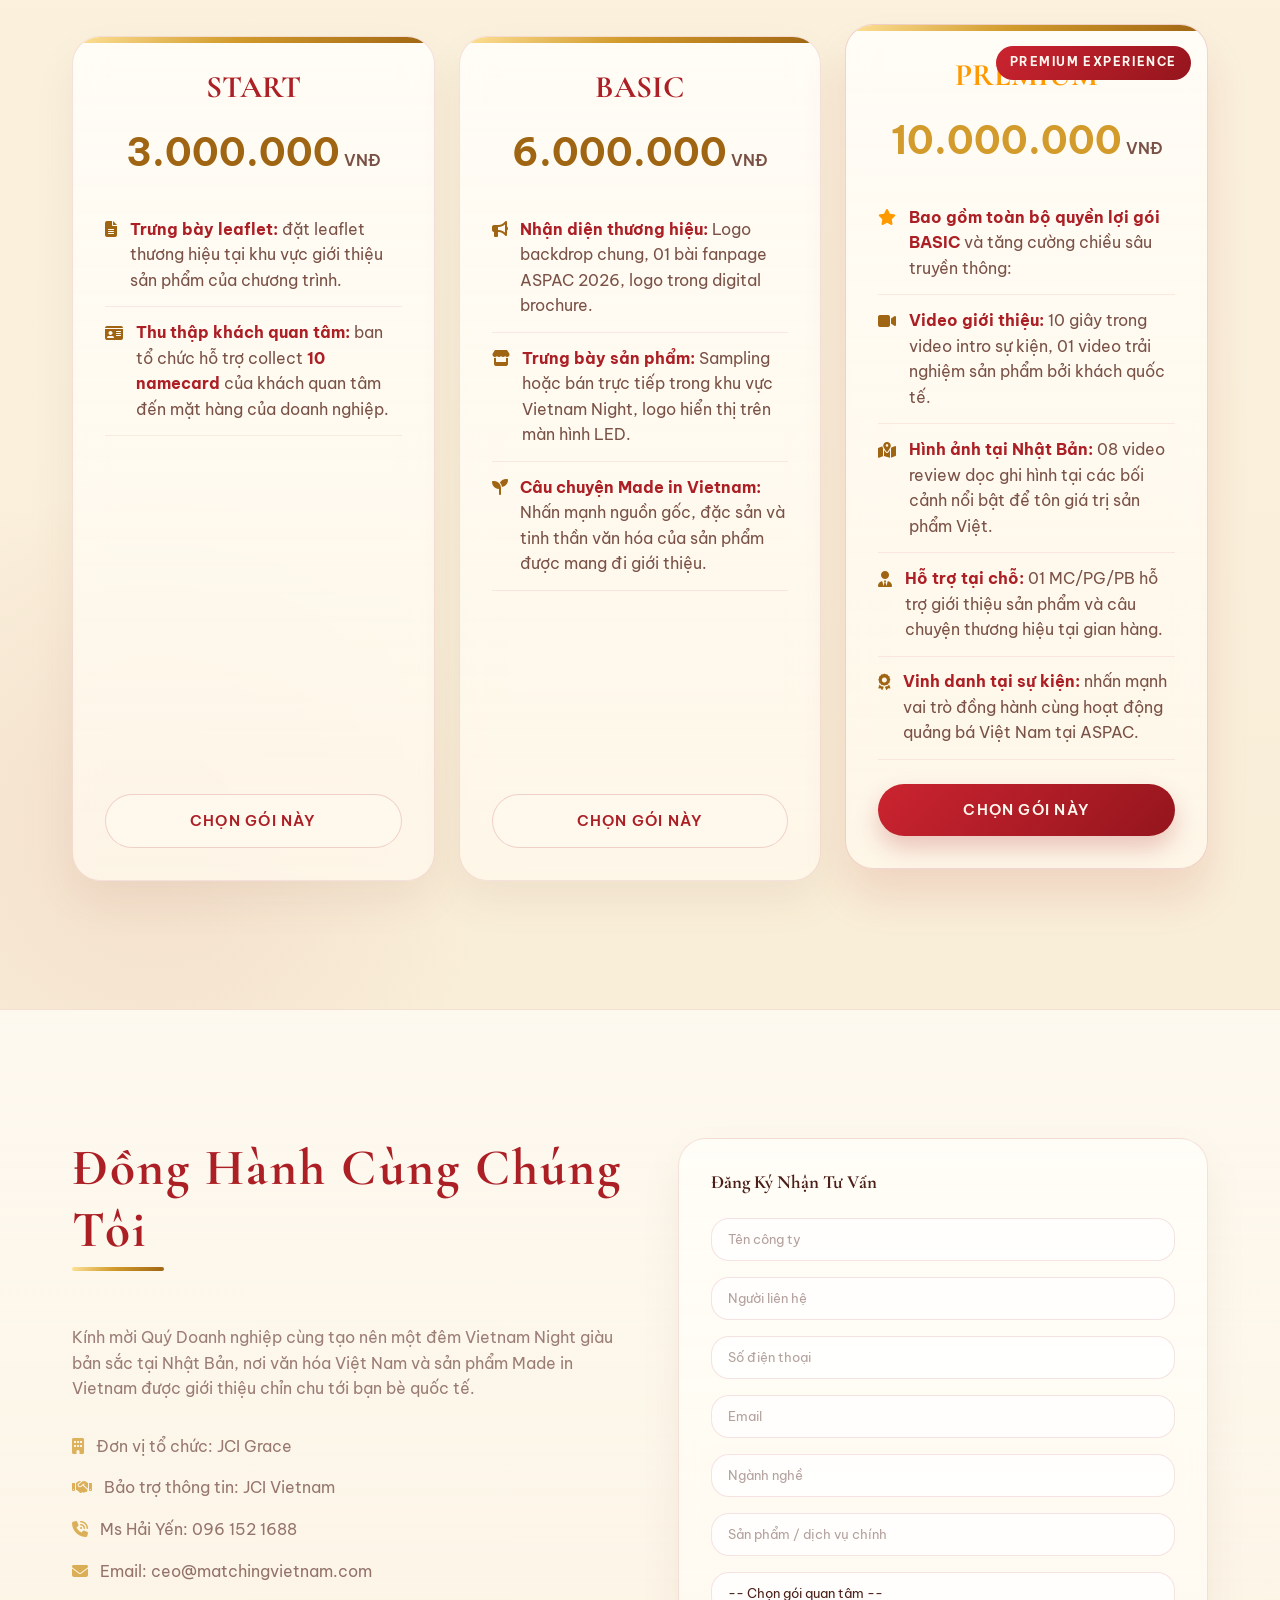
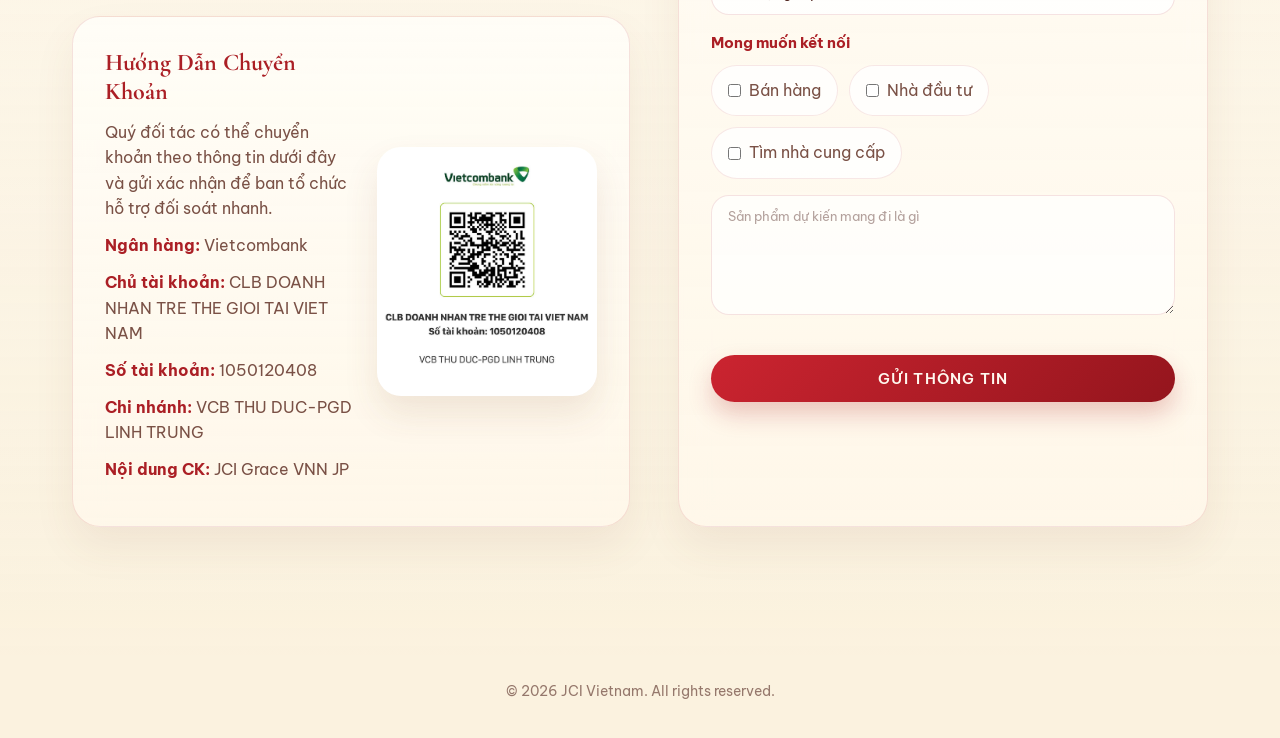
==== commit 490654bc: "Update hero visual and transfer memo" ====
--- a/index.html
+++ b/index.html
@@ -102,7 +102,7 @@
 
             <div class="hero-visual">
                 <div class="hero-poster-frame">
-                    <img src="assets/hero-bg-notext.png" alt="Vietnam Night 2026 key visual background" class="hero-poster">
+                    <img src="keyvisual.jpg" alt="Vietnam Night 2026 key visual background" class="hero-poster">
                 </div>
                 <div class="hero-poster-note" id="heroPosterNote">Key visual chủ đạo cho chiến dịch Vietnam Night 2026.</div>
             </div>
@@ -176,7 +176,18 @@
     <section class="section" id="packages">
         <div class="container">
             <h2 class="section-title" id="packagesTitle">Các Gói Tài Trợ</h2>
-            <div class="packages-container" style="max-width: 900px; margin-inline: auto;">
+            <div class="packages-container" style="max-width: 1180px; margin-inline: auto;">
+
+                <!-- Gói START -->
+                <div class="glass-card package-card">
+                    <h3 class="package-name">START</h3>
+                    <div class="package-price">3.000.000<span> VNĐ</span></div>
+                    <ul class="package-features">
+                        <li id="startFeature1"><i class="fas fa-file-lines"></i> <span><strong>Trưng bày leaflet:</strong> đặt leaflet thương hiệu tại khu vực giới thiệu sản phẩm của chương trình.</span></li>
+                        <li id="startFeature2"><i class="fas fa-id-card"></i> <span><strong>Thu thập khách quan tâm:</strong> ban tổ chức hỗ trợ collect <strong>10 namecard</strong> của khách quan tâm đến mặt hàng của doanh nghiệp.</span></li>
+                    </ul>
+                    <a href="#contact" class="btn btn-outline" id="startCta">Chọn Gói Này</a>
+                </div>
                 
                 <!-- Gói BASIC -->
                 <div class="glass-card package-card">
@@ -190,10 +201,10 @@
                     <a href="#contact" class="btn btn-outline" id="basicCta">Chọn Gói Này</a>
                 </div>
 
-                <!-- Gói MEDIUM -->
+                <!-- Gói PREMIUM -->
                 <div class="glass-card package-card featured">
                     <div class="featured-badge" style="right: -45px;" id="featuredBadge">PREMIUM EXPERIENCE</div>
-                    <h3 class="package-name" style="color: #ff9900;">MEDIUM</h3>
+                    <h3 class="package-name" style="color: #ff9900;">PREMIUM</h3>
                     <div class="package-price" style="color: var(--color-gold-main);">10.000.000<span> VNĐ</span></div>
                     <ul class="package-features">
                         <li id="mediumFeature1"><i class="fas fa-star" style="color: #ff9900;"></i> <span><strong>Bao gồm toàn bộ quyền lợi gói BASIC</strong> và tăng cường chiều sâu truyền thông:</span></li>
@@ -230,6 +241,7 @@
                         <p id="transferAccountName"><strong>Chủ tài khoản:</strong> CLB DOANH NHAN TRE THE GIOI TAI VIET NAM</p>
                         <p id="transferAccountNumber"><strong>Số tài khoản:</strong> 1050120408</p>
                         <p id="transferBranch"><strong>Chi nhánh:</strong> VCB THU DUC-PGD LINH TRUNG</p>
+                        <p id="transferMemo"><strong>Nội dung CK:</strong> JCI Grace VNN JP</p>
                     </div>
                     <div class="transfer-qr">
                         <img src="qr.jpg" alt="QR chuyển khoản Vietcombank" id="transferQrImage">
@@ -261,8 +273,9 @@
                     <div class="form-group">
                         <select id="package" class="form-control" style="appearance: none; background-image: url('data:image/svg+xml;utf8,<svg fill=\"white\" height=\"24\" viewBox=\"0 0 24 24\" width=\"24\" xmlns=\"http://www.w3.org/2000/svg\"><path d=\"M7 10l5 5 5-5z\"/></svg>'); background-repeat: no-repeat; background-position-x: 95%; background-position-y: 50%;">
                             <option value="none" id="packageOptionNone" style="color: black;">-- Chọn gói quan tâm --</option>
-                            <option value="medium" id="packageOptionMedium" style="color: black;">Gói Medium (10.000.000 VNĐ)</option>
+                            <option value="start" id="packageOptionStart" style="color: black;">Gói Start (3.000.000 VNĐ)</option>
                             <option value="basic" id="packageOptionBasic" style="color: black;">Gói Basic (6.000.000 VNĐ)</option>
+                            <option value="premium" id="packageOptionMedium" style="color: black;">Gói Premium (10.000.000 VNĐ)</option>
                         </select>
                     </div>
                     <div class="form-group">
--- a/css/style.css
+++ b/css/style.css
@@ -145,7 +145,7 @@
 .hero::after {
   background:
     linear-gradient(105deg, rgba(171, 31, 37, 0.88) 0%, rgba(171, 31, 37, 0.56) 18%, transparent 40%),
-    url('../assets/hero-bg-notext.png') right center / cover no-repeat;
+    url('../keyvisual.jpg') right center / cover no-repeat;
   opacity: 0.12;
   mix-blend-mode: multiply;
 }
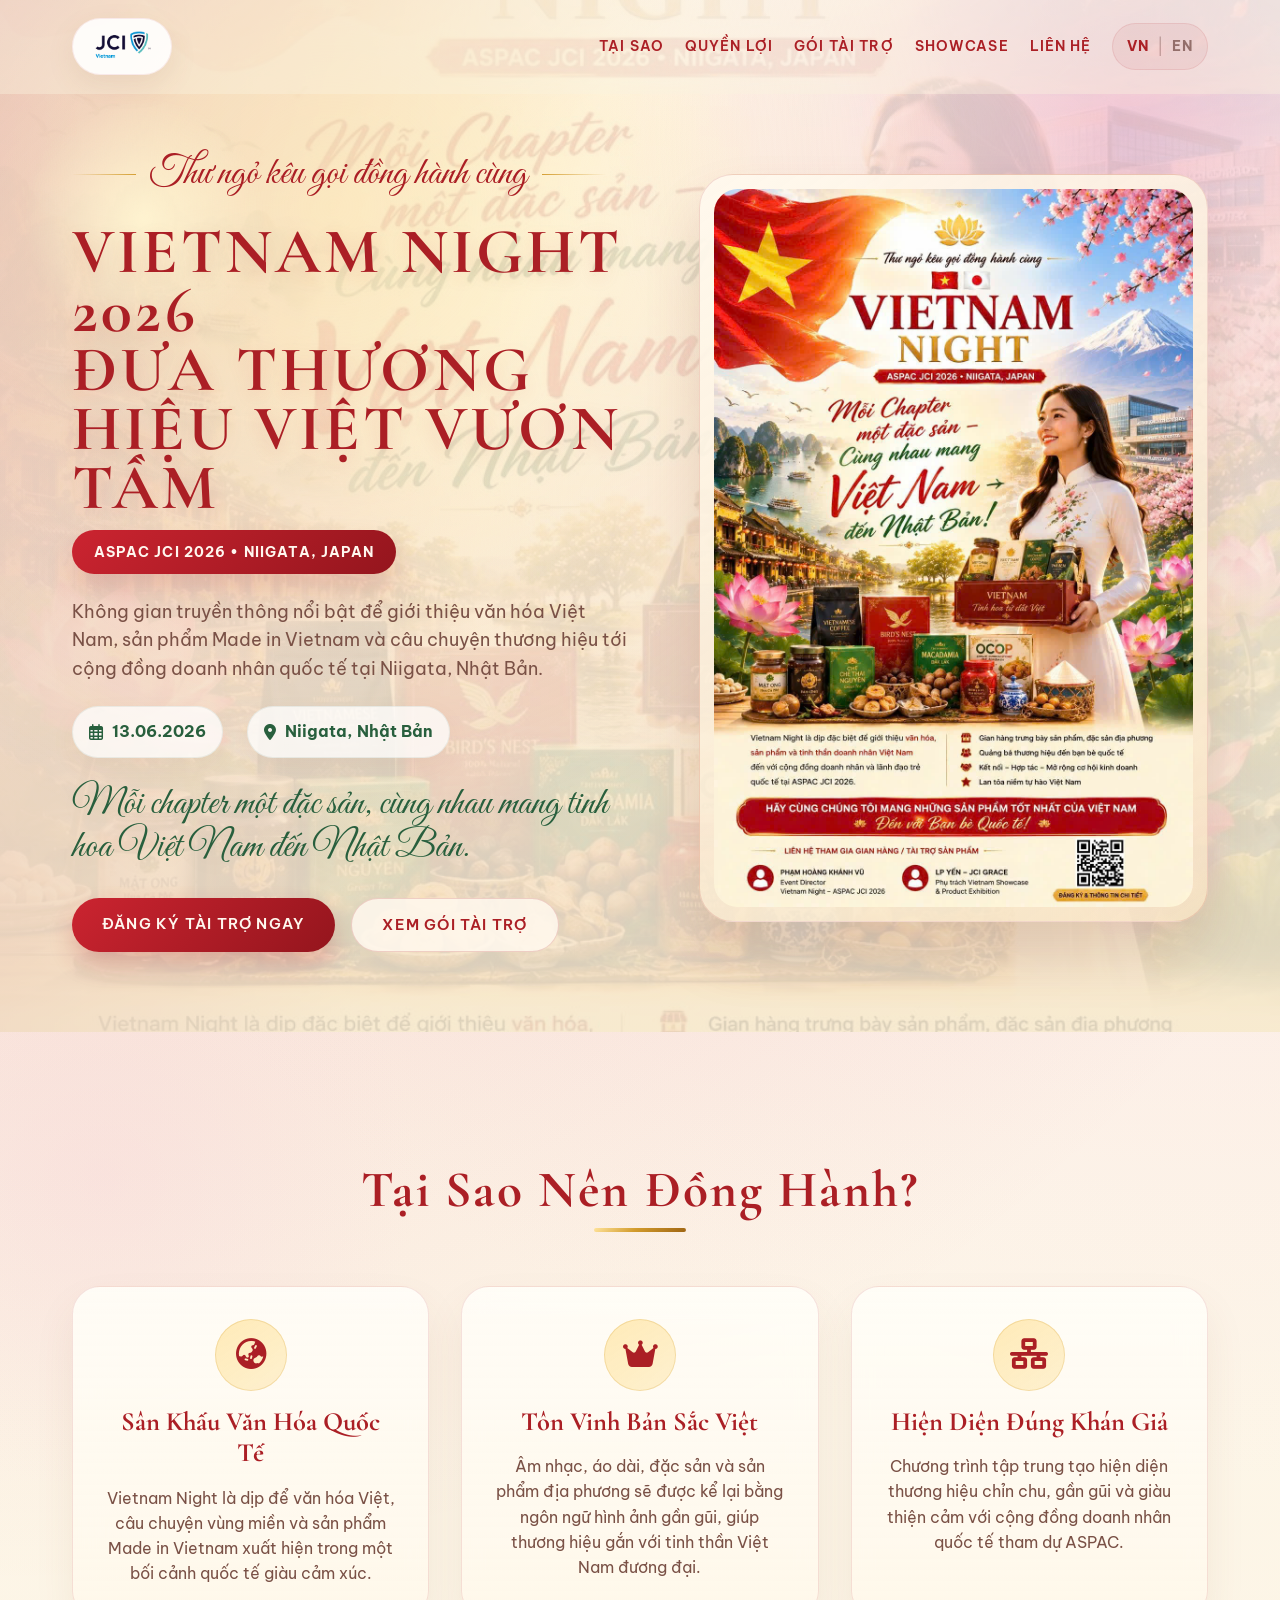
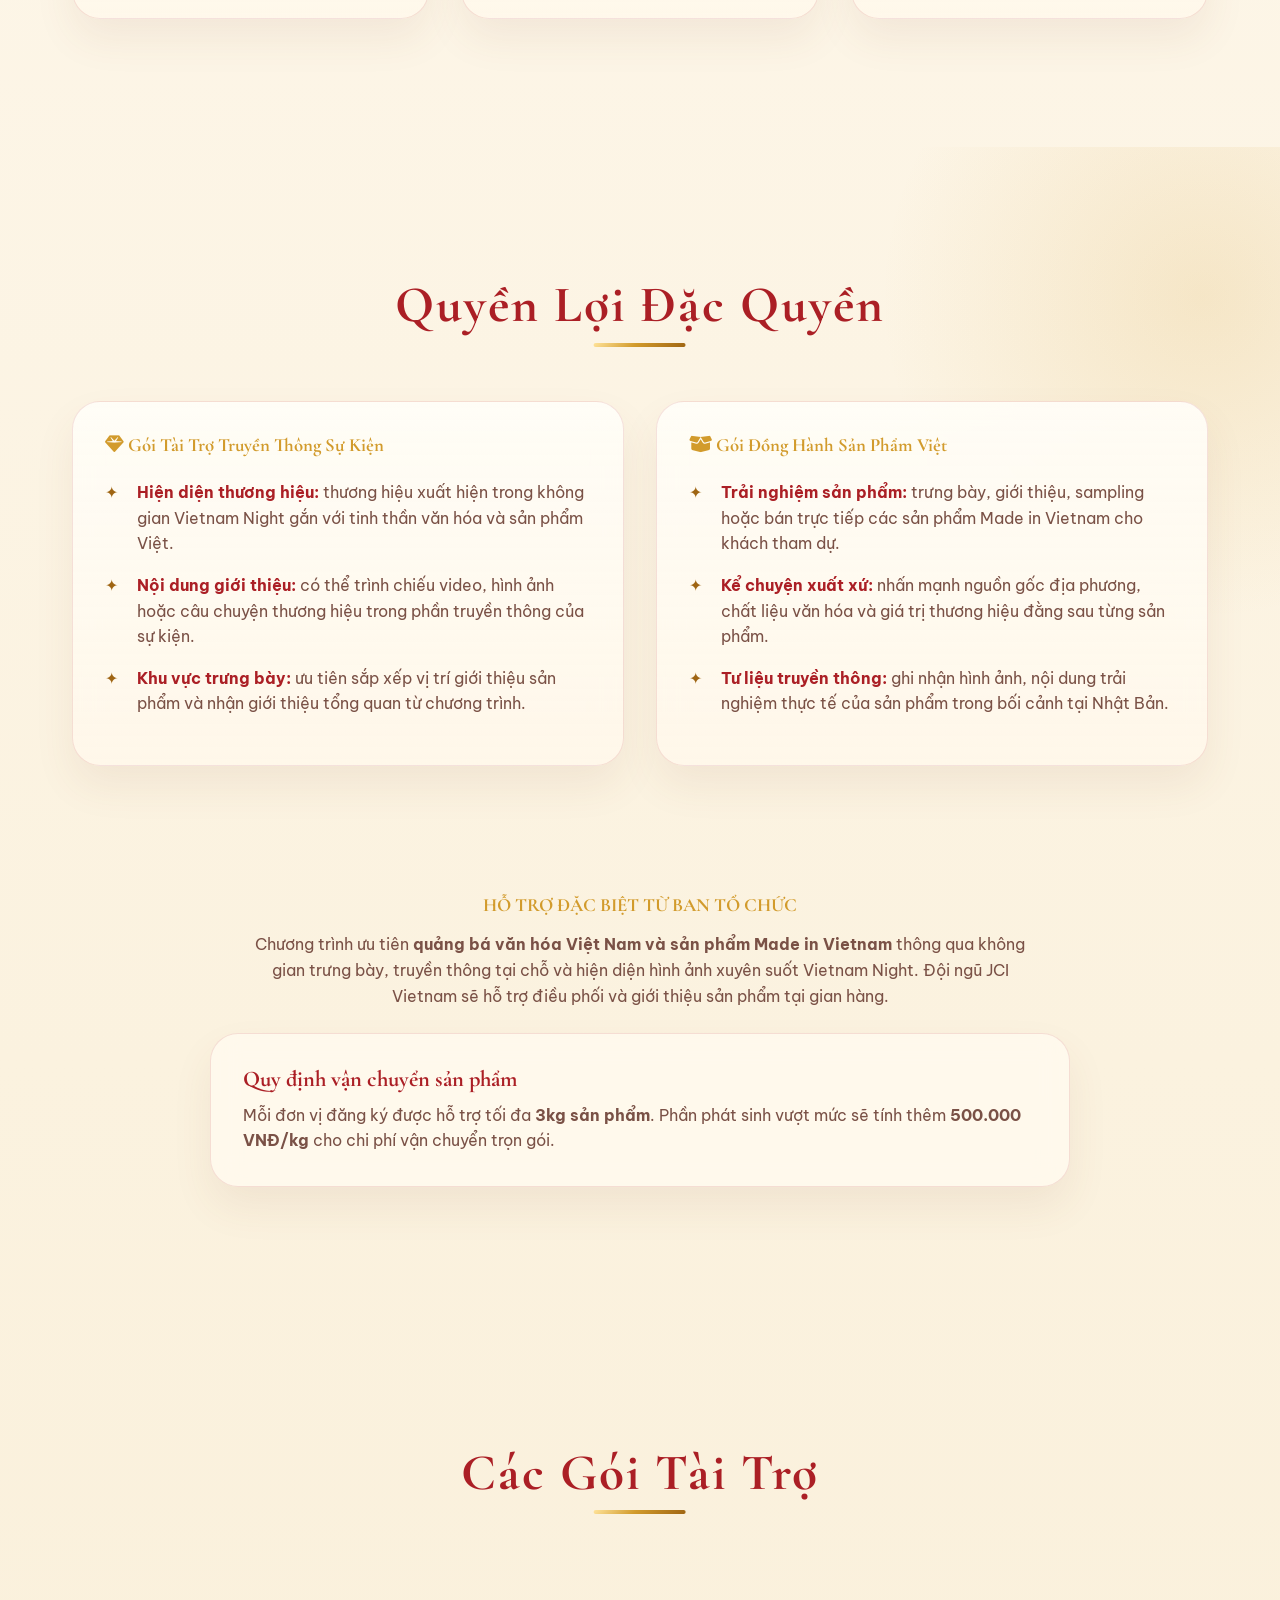
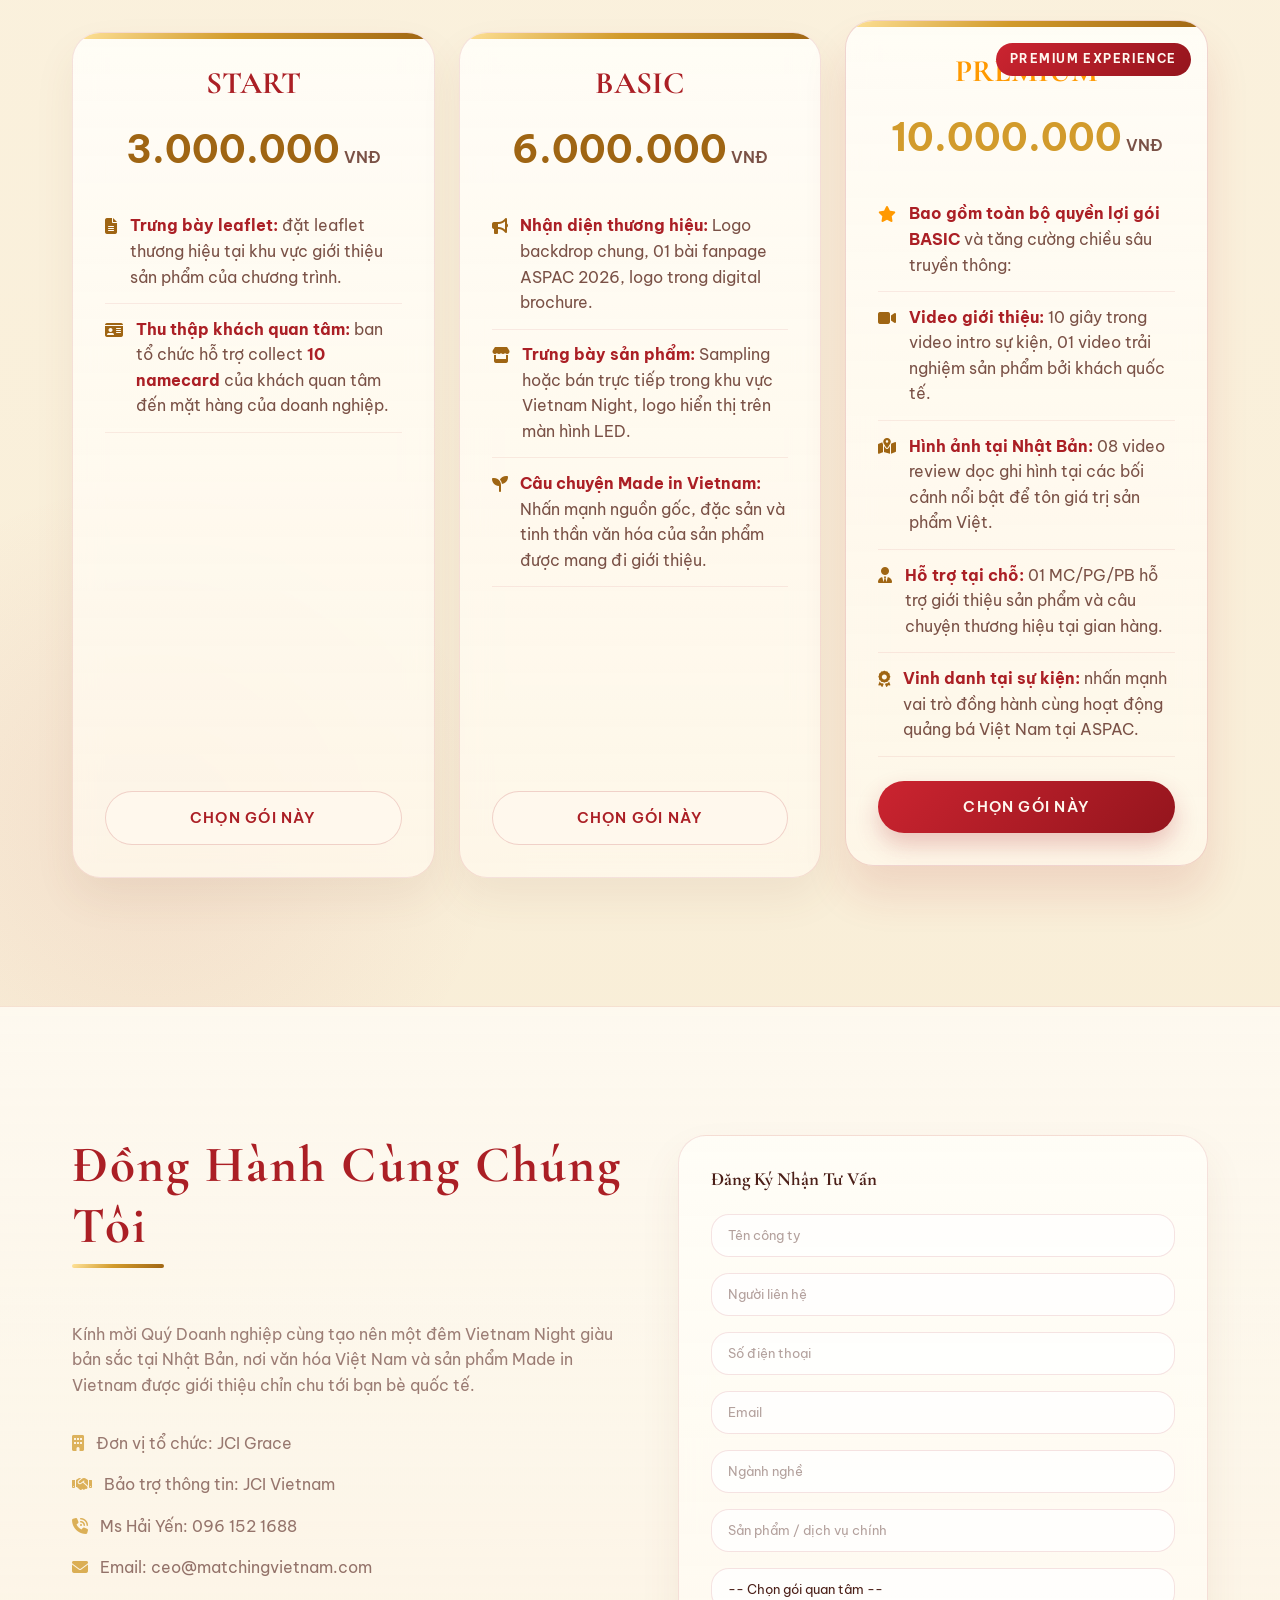
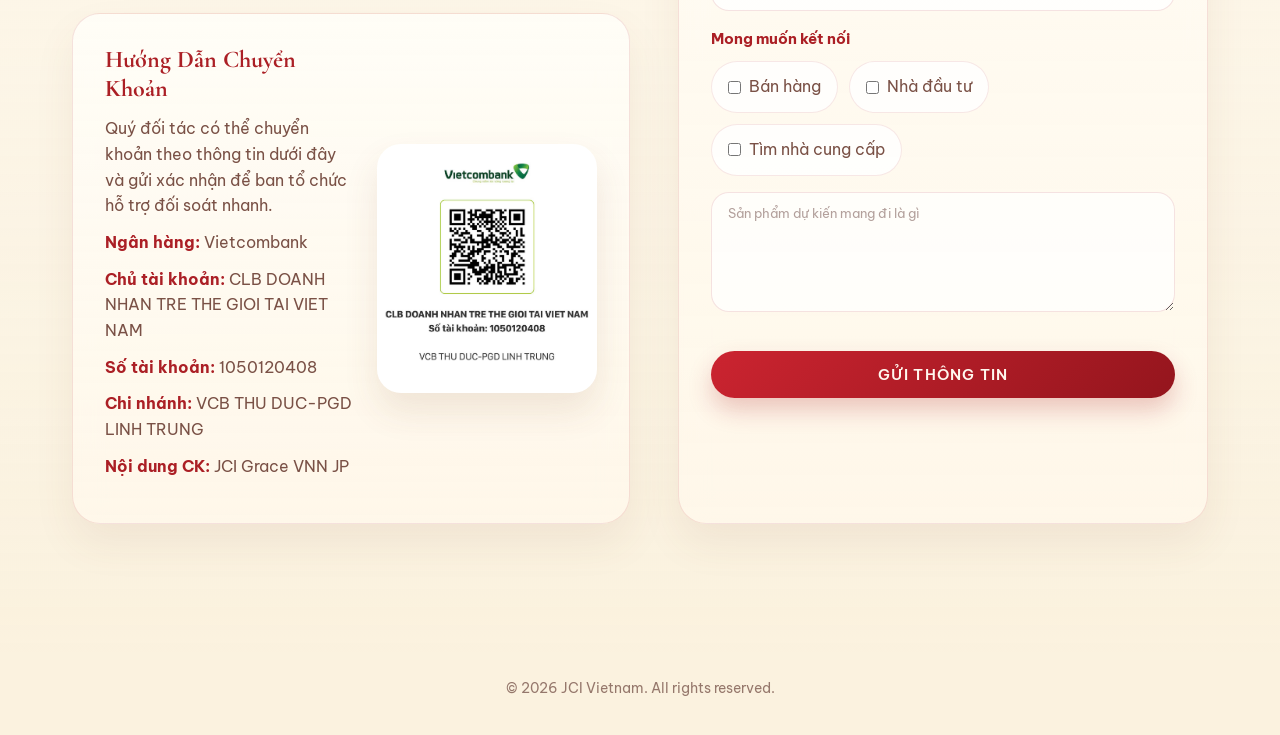
==== commit ab3733de: "Clean up hero note and kicker layout" ====
--- a/index.html
+++ b/index.html
@@ -104,7 +104,6 @@
                 <div class="hero-poster-frame">
                     <img src="keyvisual.jpg" alt="Vietnam Night 2026 key visual background" class="hero-poster">
                 </div>
-                <div class="hero-poster-note" id="heroPosterNote">Key visual chủ đạo cho chiến dịch Vietnam Night 2026.</div>
             </div>
         </div>
     </section>
--- a/css/style.css
+++ b/css/style.css
@@ -183,6 +183,7 @@
   color: var(--color-red-accent);
   font-family: var(--font-script);
   font-size: clamp(1.8rem, 3vw, 2.5rem);
+  white-space: nowrap;
 }
 
 .hero-kicker::before,
@@ -828,12 +829,13 @@
   }
 
   .hero-kicker {
-    font-size: 1.55rem;
+    gap: 0.45rem;
+    font-size: 1.15rem;
   }
 
   .hero-kicker::before,
   .hero-kicker::after {
-    width: 34px;
+    width: 20px;
   }
 
   .hero-highlight {
